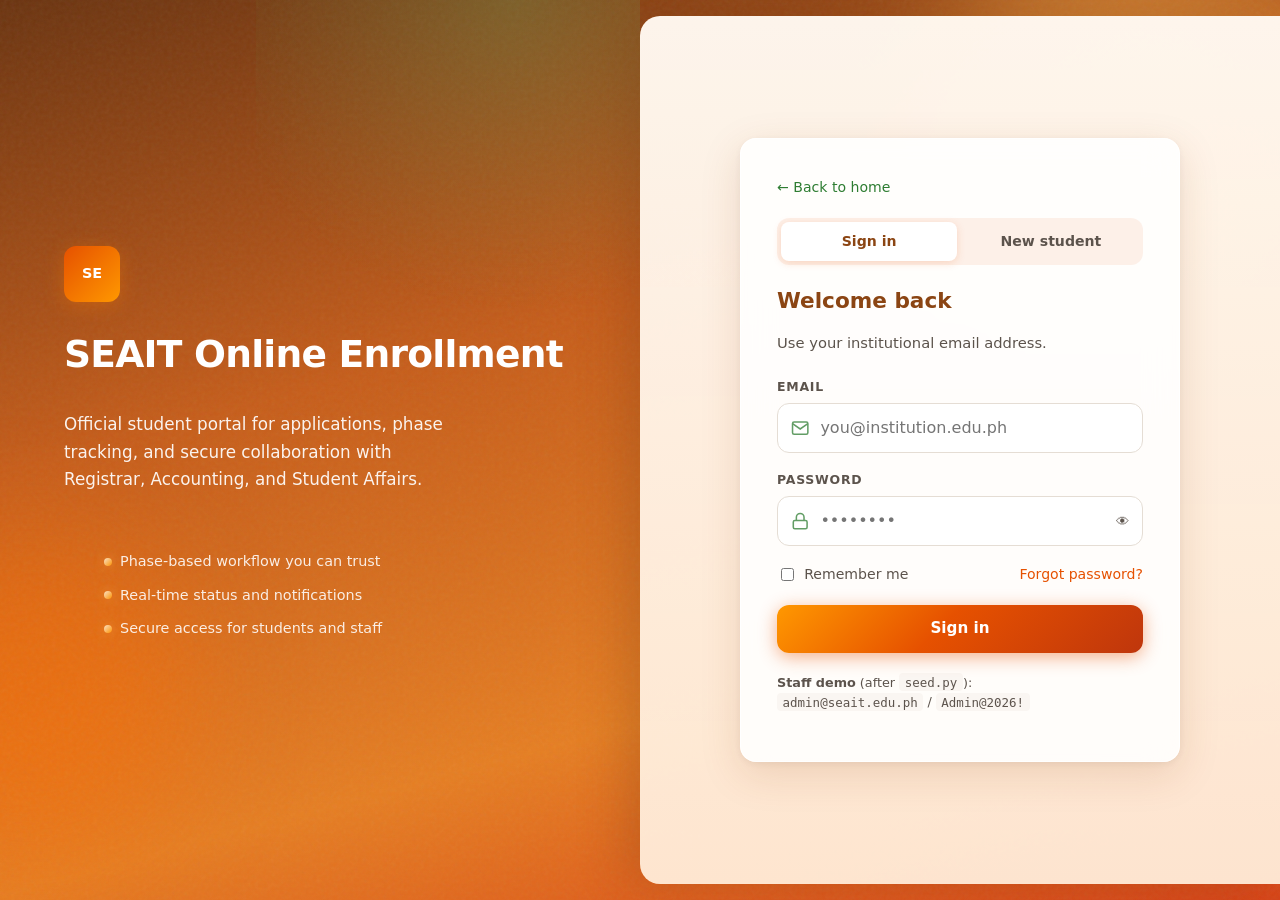
==== frontend/public/dashboard.html @ 39180412 "Commit all" ====
<!DOCTYPE html>
<html lang="en">
  <head>
    <meta charset="UTF-8" />
    <meta name="viewport" content="width=device-width, initial-scale=1.0" />
    <title>Portal — SEAIT Enrollment</title>
    <link rel="stylesheet" href="css/design-system.css" />
  </head>
  <body class="app-dashboard page-enter">
    <div id="toast-root" class="toast-root" aria-live="polite"></div>
    <div id="modal-root"></div>

    <button type="button" class="fab-chat" id="fabChat" aria-label="Open AI assistant" title="AI Assistant">
      <svg width="26" height="26" viewBox="0 0 24 24" fill="currentColor" aria-hidden="true">
        <path
          d="M12 2C6.48 2 2 6.48 2 12c0 1.54.36 3 .97 4.29L2 22l5.89-1.96C9.08 20.64 10.5 21 12 21c5.52 0 10-4.48 10-10S17.52 2 12 2zm0 18c-1.38 0-2.68-.35-3.82-.96l-.27-.15-3.09 1.04 1.04-3.09-.18-.29C5.35 14.68 5 13.39 5 12c0-3.87 3.13-7 7-7s7 3.13 7 7-3.13 7-7 7zm3.5-9c.83 0 1.5-.67 1.5-1.5S16.33 8 15.5 8 14 8.67 14 9.5s.67 1.5 1.5 1.5zm-7 0c.83 0 1.5-.67 1.5-1.5S9.33 8 8.5 8 7 8.67 7 9.5 7.67 11 8.5 11zm3.5 6.5c2.33 0 4.31-1.46 5.11-3.5H6.89c.8 2.04 2.78 3.5 5.11 3.5z"
        />
      </svg>
    </button>
    <div class="chat-drawer" id="chatDrawer" aria-hidden="true">
      <div class="chat-drawer__head">
        <span>Enrollment Assistant</span>
        <button type="button" class="modal-close" id="chatClose" style="color: #fff" aria-label="Close chat">
          &times;
        </button>
      </div>
      <div class="chat-drawer__log" id="chatDrawerLog"></div>
      <div class="chat-drawer__input-row">
        <input type="text" id="chatDrawerInput" placeholder="Ask about phases, payments…" />
        <button type="button" class="ds-btn ds-btn--primary" id="chatDrawerSend" style="width: auto; padding: 0.55rem 1rem">
          Send
        </button>
      </div>
    </div>

    <div class="sidebar-overlay" id="sidebarOverlay"></div>

    <header class="app-header">
      <div class="app-header__left">
        <button type="button" class="app-header__menu-btn" id="menuBtn" aria-label="Open menu">☰</button>
        <div class="app-header__logo">SE</div>
        <div class="app-header__titles">
          <h1>SEAIT Enrollment</h1>
          <span>Official student &amp; staff portal</span>
        </div>
      </div>
      <div class="app-header__right">
        <div class="app-header__user">
          <div id="headerUserName">—</div>
          <div class="app-header__role" id="headerUserRole">—</div>
        </div>
      </div>
    </header>

    <div class="app-body">
      <aside class="app-sidebar" id="sidebar">
        <div class="app-sidebar__brand">
          <span class="app-sidebar__brand-mark">SE</span>
          <div>
            <div class="app-sidebar__brand-title">Navigation</div>
            <div class="app-sidebar__brand-sub">Modules &amp; tools</div>
          </div>
        </div>
        <nav class="app-sidebar__nav" id="nav"></nav>
        <div class="app-sidebar__logout">
          <button type="button" class="ds-btn ds-btn--ghost" id="logoutBtn" style="width: 100%">Log out</button>
        </div>
      </aside>
      <main class="app-main">
        <div class="page-head">
          <h1 id="pageTitle">Dashboard</h1>
          <p id="pageSubtitle"></p>
        </div>
        <div id="main"></div>
      </main>
    </div>

    <!-- Student home -->
    <template id="tpl-student-home">
      <div class="ds-card">
        <h2>Enrollment progress</h2>
        <p style="color: var(--color-text-muted); margin-top: 0">Phases must complete in order. You cannot skip ahead.</p>
        <div id="trackerMount"></div>
      </div>
      <div class="ds-card">
        <h2>Enrollment history</h2>
        <div id="historyMount"></div>
      </div>
      <div class="ds-card">
        <h2>Smart assistant — next steps</h2>
        <div id="stepsMount"></div>
      </div>
      <div class="ds-card">
        <h2>Irregular student check</h2>
        <p class="smart-hint">Simulated curriculum comparison (demo data for BSIT).</p>
        <div class="grid-2">
          <div class="ds-field-inline">
            <label>Course ID</label>
            <input type="number" id="irrCourse" placeholder="1" min="1" />
          </div>
          <div style="display: flex; align-items: flex-end; gap: 0.5rem; flex-wrap: wrap">
            <button type="button" class="ds-btn ds-btn--ghost" id="irrSeed">Seed demo</button>
            <button type="button" class="ds-btn ds-btn--primary" id="irrRun" style="width: auto">Analyze</button>
          </div>
        </div>
        <pre id="irrOut" style="color: var(--color-text-muted); white-space: pre-wrap; font-size: 0.85rem; margin: 1rem 0 0"></pre>
      </div>
    </template>

    <!-- Admin home -->
    <template id="tpl-admin-home">
      <div class="stat-grid" id="adminStatGrid"></div>
      <div class="ds-card">
        <h2>Enrollment pipeline</h2>
        <div class="chart-row" id="adminChartRow"></div>
      </div>
      <div class="ds-card">
        <h2>Recent activity</h2>
        <p style="color: var(--color-text-muted); font-size: 0.9rem">
          Live audit streams can be connected here. System is operational and accepting enrollments.
        </p>
        <div class="ds-table-wrap">
          <table class="ds-table">
            <thead>
              <tr>
                <th>Time</th>
                <th>Event</th>
                <th>Status</th>
              </tr>
            </thead>
            <tbody id="activityTbody">
              <tr>
                <td>—</td>
                <td>Portal ready</td>
                <td><span class="badge badge--ok">Active</span></td>
              </tr>
            </tbody>
          </table>
        </div>
      </div>
    </template>

    <!-- Wizard enrollment -->
    <template id="tpl-form">
      <div class="ds-card">
        <h2>Enrollment application</h2>
        <p class="smart-hint" id="wizardSmartHint">
          Complete each step. Use <strong>Next</strong> to validate the current section. Save a draft anytime once all
          fields are valid.
        </p>
        <div id="formMsg"></div>
        <div class="wizard-progress">
          <div class="wizard-progress__track">
            <div class="wizard-progress__fill" id="wizardFill" style="width: 20%"></div>
          </div>
          <span class="wizard-steps-label" id="wizardStepLabel">Step 1 of 5</span>
        </div>
        <form id="enrollmentForm">
          <input type="hidden" name="enrollment_id" id="enrollment_id" />

          <div class="wizard-panel is-active" data-wizard-step="1">
            <div class="section-label">Program &amp; personal</div>
            <div class="grid-2">
              <div class="ds-field-inline">
                <label>Category *</label>
                <select name="category" id="category" required data-step-req="1">
                  <option value="New">New</option>
                  <option value="2nd Year">2nd Year</option>
                  <option value="3rd Year">3rd Year</option>
                  <option value="4th Year">4th Year</option>
                </select>
              </div>
              <div class="ds-field-inline">
                <label>Course *</label>
                <select name="course_id" id="course_id" required data-step-req="1"></select>
              </div>
              <div class="ds-field-inline">
                <label>Academic year *</label>
                <input name="academic_year" id="academic_year" placeholder="2026-2027" required data-step-req="1" />
              </div>
              <div class="ds-field-inline">
                <label>Semester *</label>
                <select name="semester" id="semester" required data-step-req="1">
                  <option>1st Semester</option>
                  <option>2nd Semester</option>
                  <option>Summer</option>
                </select>
              </div>
            </div>
            <div class="grid-3">
              <div class="ds-field-inline">
                <label>Last name *</label>
                <input name="plast" id="plast" required data-step-req="1" />
              </div>
              <div class="ds-field-inline">
                <label>First name *</label>
                <input name="pfirst" id="pfirst" required data-step-req="1" />
              </div>
              <div class="ds-field-inline">
                <label>Middle name</label>
                <input name="pmid" id="pmid" />
              </div>
            </div>
            <div class="grid-2">
              <div class="ds-field-inline">
                <label>Extension</label>
                <input name="pext" id="pext" />
              </div>
              <div class="ds-field-inline">
                <label>Sex *</label>
                <select name="sex" id="sex" required data-step-req="1">
                  <option>Male</option>
                  <option>Female</option>
                  <option>Other</option>
                </select>
              </div>
              <div class="ds-field-inline">
                <label>Date of birth *</label>
                <input type="date" name="dob" id="dob" required data-step-req="1" />
              </div>
              <div class="ds-field-inline">
                <label>Birthplace *</label>
                <input name="birthplace" id="birthplace" required data-step-req="1" />
              </div>
              <div class="ds-field-inline">
                <label>Civil status *</label>
                <input name="civil" id="civil" required data-step-req="1" />
              </div>
              <div class="ds-field-inline">
                <label>Citizenship *</label>
                <input name="citizen" id="citizen" required data-step-req="1" />
              </div>
              <div class="ds-field-inline">
                <label>Contact number *</label>
                <input name="pcontact" id="pcontact" required data-step-req="1" />
              </div>
              <div class="ds-field-inline">
                <label>Email *</label>
                <input type="email" name="pemail" id="pemail" required data-step-req="1" />
              </div>
              <div class="ds-field-inline" style="grid-column: 1 / -1">
                <label>Permanent address *</label>
                <textarea name="perm" id="perm" rows="2" required data-step-req="1"></textarea>
              </div>
              <div class="ds-field-inline" style="grid-column: 1 / -1">
                <label>Current address *</label>
                <textarea name="curr" id="curr" rows="2" required data-step-req="1"></textarea>
              </div>
            </div>
          </div>

          <div class="wizard-panel" data-wizard-step="2">
            <div class="section-label">Family information</div>
            <div class="grid-2">
              <div class="ds-field-inline">
                <label>Father's name</label>
                <input name="father_name" id="father_name" />
              </div>
              <div class="ds-field-inline">
                <label>Father's occupation</label>
                <input name="father_occ" id="father_occ" />
              </div>
              <div class="ds-field-inline">
                <label>Father's contact</label>
                <input name="father_contact" id="father_contact" />
              </div>
              <div class="ds-field-inline">
                <label>Mother's name</label>
                <input name="mother_name" id="mother_name" />
              </div>
              <div class="ds-field-inline">
                <label>Mother's occupation</label>
                <input name="mother_occ" id="mother_occ" />
              </div>
              <div class="ds-field-inline">
                <label>Mother's contact</label>
                <input name="mother_contact" id="mother_contact" />
              </div>
              <div class="ds-field-inline">
                <label>Spouse name</label>
                <input name="spouse_name" id="spouse_name" />
              </div>
              <div class="ds-field-inline">
                <label>Spouse occupation</label>
                <input name="spouse_occ" id="spouse_occ" />
              </div>
              <div class="ds-field-inline">
                <label>Spouse contact</label>
                <input name="spouse_contact" id="spouse_contact" />
              </div>
            </div>
          </div>

          <div class="wizard-panel" data-wizard-step="3">
            <div class="section-label">Academic background</div>
            <div class="grid-2">
              <div class="ds-field-inline">
                <label>Elementary school *</label>
                <input name="elem_school" id="elem_school" required data-step-req="3" />
              </div>
              <div class="ds-field-inline">
                <label>Year graduated</label>
                <input name="elem_year" id="elem_year" />
              </div>
              <div class="ds-field-inline">
                <label>Junior high *</label>
                <input name="jhs_school" id="jhs_school" required data-step-req="3" />
              </div>
              <div class="ds-field-inline">
                <label>JHS year</label>
                <input name="jhs_year" id="jhs_year" />
              </div>
              <div class="ds-field-inline">
                <label>Senior high *</label>
                <input name="shs_school" id="shs_school" required data-step-req="3" />
              </div>
              <div class="ds-field-inline">
                <label>Strand / track</label>
                <input name="shs_strand" id="shs_strand" />
              </div>
              <div class="ds-field-inline">
                <label>SHS year</label>
                <input name="shs_year" id="shs_year" />
              </div>
            </div>
          </div>

          <div class="wizard-panel" data-wizard-step="4">
            <div class="section-label">Emergency contact</div>
            <div class="grid-2">
              <div class="ds-field-inline">
                <label>Full name *</label>
                <input name="e_name" id="e_name" required data-step-req="4" />
              </div>
              <div class="ds-field-inline">
                <label>Contact *</label>
                <input name="e_contact" id="e_contact" required data-step-req="4" />
              </div>
              <div class="ds-field-inline">
                <label>Relationship *</label>
                <input name="e_rel" id="e_rel" required data-step-req="4" />
              </div>
              <div class="ds-field-inline" style="grid-column: 1 / -1">
                <label>Address *</label>
                <textarea name="e_addr" id="e_addr" rows="2" required data-step-req="4"></textarea>
              </div>
            </div>
          </div>

          <div class="wizard-panel" data-wizard-step="5">
            <div class="section-label">Review</div>
            <p style="color: var(--color-text-muted); font-size: 0.9rem">Confirm your information before submitting.</p>
            <div id="reviewMount" style="font-size: 0.9rem; line-height: 1.6"></div>
          </div>

          <div class="wizard-actions">
            <button type="button" class="ds-btn ds-btn--ghost" id="wizPrev" style="display: none">Previous</button>
            <button type="button" class="ds-btn ds-btn--primary" id="wizNext" style="width: auto">Next step</button>
            <button type="button" class="ds-btn ds-btn--ghost" id="saveDraft">Save draft</button>
            <button type="submit" class="ds-btn ds-btn--primary" id="submitForm" style="display: none; width: auto">
              Submit application
            </button>
          </div>
        </form>
      </div>
    </template>

    <template id="tpl-payments">
      <div class="ds-card">
        <h2>Payment upload</h2>
        <p class="smart-hint">For 2nd–4th year students on the Accounting path. Upload a clear receipt (JPG, PNG, PDF).</p>
        <div id="payMsg"></div>
        <div class="grid-2">
          <div class="ds-field-inline">
            <label>Enrollment ID *</label>
            <input type="number" id="payEnrollId" min="1" />
          </div>
          <div class="ds-field-inline">
            <label>Amount (PHP)</label>
            <input type="text" id="payAmount" placeholder="15000.00" />
          </div>
          <div class="ds-field-inline" style="grid-column: 1 / -1">
            <label>Receipt file *</label>
            <input type="file" id="payFile" accept=".jpg,.jpeg,.png,.pdf,.webp" />
          </div>
        </div>
        <button type="button" class="ds-btn ds-btn--primary" id="payUpload" style="width: auto; margin-top: 0.75rem">
          Upload receipt
        </button>
        <div id="payList" style="margin-top: 1rem; font-size: 0.9rem; color: var(--color-text-muted)"></div>
      </div>
    </template>

    <template id="tpl-payverify">
      <div class="ds-card">
        <h2>Payment verification</h2>
        <p style="color: var(--color-text-muted)">Review uploaded receipts and approve or reject before closing phase 2.</p>
        <div id="payVerifyMount"></div>
      </div>
    </template>

    <template id="tpl-notify">
      <div class="ds-card">
        <h2>Notifications</h2>
        <div id="notifyList"></div>
      </div>
    </template>

    <template id="tpl-announce">
      <div class="ds-card">
        <h2>Announcements</h2>
        <div id="announceList"></div>
      </div>
      <div class="ds-card hidden" id="adminAnnounce">
        <h3>Post announcement</h3>
        <div class="ds-field-inline">
          <label>Title</label>
          <input id="anTitle" />
        </div>
        <div class="ds-field-inline">
          <label>Body</label>
          <textarea id="anBody" rows="4"></textarea>
        </div>
        <button type="button" class="ds-btn ds-btn--primary" id="anPost" style="width: auto; margin-top: 0.75rem">
          Publish
        </button>
      </div>
    </template>

    <template id="tpl-reports">
      <div class="stat-grid" id="reportStatGrid"></div>
      <div class="ds-card">
        <h2>Enrollment distribution</h2>
        <div class="chart-row" id="reportChartRow"></div>
      </div>
      <div class="ds-card">
        <h2>Raw summary</h2>
        <pre id="reportOut" style="color: var(--color-text-muted); font-size: 0.82rem; overflow: auto"></pre>
      </div>
    </template>

    <template id="tpl-queue">
      <div class="ds-card">
        <h2 id="queueTitle">Queue</h2>
        <div class="ds-search">
          <input type="search" id="queueSearch" placeholder="Search by ID, course, or name…" autocomplete="off" />
        </div>
        <div id="queueBody"></div>
      </div>
    </template>

    <template id="tpl-staff-home">
      <div class="ds-card">
        <h2>Welcome</h2>
        <p style="color: var(--color-text-muted)">Select a module from the sidebar to process enrollments.</p>
      </div>
    </template>

    <script src="js/config.js"></script>
    <script src="js/api.js"></script>
    <script src="js/ui.js"></script>
    <script src="js/dashboard.js"></script>
  </body>
</html>
---- frontend/public/css/design-system.css ----
/**
 * SEAIT Official Design System — tokens, layout, components, motion.
 * Primary: greens (structure) · Accent: orange (actions, progress)
 */

:root {
  /* Rustic orange — hero & auth */
  --rust-deep: #8b4513;
  --rust-mid: #c65d1a;
  --rust-bright: #e67e22;
  --rust-cream: #fff8f0;
  --rust-warm: #ffecd9;
  /* Primary — structure (dashboard) */
  --color-green-deep: #1b5e20;
  --color-green-medium: #2e7d32;
  --color-green-light: #66bb6a;
  /* Accent — CTAs */
  --color-orange: #e65100;
  --color-orange-light: #ff9800;
  /* Neutrals */
  --color-white: #ffffff;
  --color-bg: #faf6f2;
  --color-gray: #e8e0d8;
  --color-text: #1f1a16;
  --color-text-muted: #5c534c;
  --color-border: #e5ddd4;
  /* Semantic */
  --color-success: #2e7d32;
  --color-danger: #c62828;
  --color-warning: #f57c00;
  /* Effects */
  --shadow-sm: 0 2px 8px rgba(27, 94, 32, 0.06);
  --shadow-md: 0 8px 24px rgba(27, 94, 32, 0.1);
  --shadow-lg: 0 16px 48px rgba(27, 94, 32, 0.14);
  --shadow-glow-orange: 0 4px 20px rgba(245, 124, 0, 0.35);
  --radius-sm: 8px;
  --radius-md: 12px;
  --radius-lg: 16px;
  --radius-xl: 20px;
  --font-sans: 'Segoe UI', system-ui, -apple-system, BlinkMacSystemFont, 'Roboto', sans-serif;
  --ease-out: cubic-bezier(0.22, 1, 0.36, 1);
  --dur: 0.25s;
}

/* ---------- Global reset ---------- */
*,
*::before,
*::after {
  box-sizing: border-box;
}

html {
  scroll-behavior: smooth;
}

body {
  margin: 0;
  font-family: var(--font-sans);
  color: var(--color-text);
  background: var(--color-bg);
  line-height: 1.5;
  -webkit-font-smoothing: antialiased;
}

.login-card .ds-input-icon {
  color: var(--rust-mid);
  opacity: 0.85;
}

/* Page enter */
.page-enter {
  animation: pageFadeIn 0.35s var(--ease-out) both;
}

@keyframes pageFadeIn {
  from {
    opacity: 0;
  }
  to {
    opacity: 1;
  }
}

/* ---------- Login page (rustic orange) ---------- */
.page-login {
  min-height: 100vh;
  position: relative;
  display: flex;
  align-items: stretch;
  background: var(--rust-deep);
  overflow-x: hidden;
}

.login-bg {
  position: fixed;
  inset: 0;
  z-index: 0;
  background: linear-gradient(
    165deg,
    #6b3410 0%,
    var(--rust-mid) 38%,
    var(--rust-bright) 72%,
    #d84315 100%
  );
  pointer-events: none;
}

.login-bg__orb {
  position: absolute;
  border-radius: 50%;
  filter: blur(60px);
  opacity: 0.45;
  animation: floatOrb 18s ease-in-out infinite;
}

.login-bg__orb--1 {
  width: min(420px, 80vw);
  height: min(420px, 80vw);
  background: #ffb74d;
  top: -8%;
  right: -5%;
  animation-delay: 0s;
}

.login-bg__orb--2 {
  width: min(320px, 70vw);
  height: min(320px, 70vw);
  background: #ff6f00;
  bottom: 5%;
  left: -10%;
  animation-delay: -7s;
}

.login-bg__grain {
  position: absolute;
  inset: 0;
  opacity: 0.07;
  background-image: url("data:image/svg+xml,%3Csvg viewBox='0 0 256 256' xmlns='http://www.w3.org/2000/svg'%3E%3Cfilter id='n'%3E%3CfeTurbulence type='fractalNoise' baseFrequency='0.85' numOctaves='4' stitchTiles='stitch'/%3E%3C/filter%3E%3Crect width='100%25' height='100%25' filter='url(%23n)'/%3E%3C/svg%3E");
}

@keyframes floatOrb {
  0%,
  100% {
    transform: translate(0, 0) scale(1);
  }
  50% {
    transform: translate(-12px, 18px) scale(1.05);
  }
}

.login-shell {
  position: relative;
  z-index: 1;
  display: grid;
  width: 100%;
  min-height: 100vh;
  grid-template-columns: 1fr 1fr;
}

@media (max-width: 960px) {
  .login-shell {
    grid-template-columns: 1fr;
  }
}

.login-brand {
  padding: clamp(2rem, 5vw, 4rem);
  display: flex;
  flex-direction: column;
  justify-content: center;
  color: var(--color-white);
  position: relative;
  overflow: hidden;
}

.login-brand::before {
  content: '';
  position: absolute;
  inset: -40% -20% auto auto;
  width: 80%;
  height: 80%;
  background: radial-gradient(circle, rgba(102, 187, 106, 0.25) 0%, transparent 70%);
  pointer-events: none;
}

.login-brand__badge {
  width: 56px;
  height: 56px;
  border-radius: var(--radius-md);
  background: linear-gradient(135deg, var(--color-orange) 0%, var(--color-orange-light) 100%);
  display: grid;
  place-items: center;
  font-weight: 800;
  font-size: 0.9rem;
  color: var(--color-white);
  box-shadow: var(--shadow-glow-orange);
  margin-bottom: 1.5rem;
}

.login-brand h1 {
  font-size: clamp(1.75rem, 3.5vw, 2.35rem);
  font-weight: 700;
  margin: 0 0 0.75rem;
  letter-spacing: -0.02em;
}

.login-brand p {
  opacity: 0.92;
  max-width: 400px;
  font-size: 1.05rem;
  line-height: 1.65;
}

.login-brand__features {
  margin-top: 2.5rem;
  display: flex;
  flex-direction: column;
  gap: 0.75rem;
  font-size: 0.9rem;
  opacity: 0.88;
}

.login-brand__features li {
  display: flex;
  align-items: center;
  gap: 0.5rem;
  list-style: none;
}

.login-brand__features li::before {
  content: '';
  width: 8px;
  height: 8px;
  border-radius: 50%;
  background: linear-gradient(135deg, #fff3e0, var(--color-orange-light));
  box-shadow: 0 0 12px rgba(255, 183, 77, 0.6);
}

.login-form-wrap {
  display: flex;
  align-items: center;
  justify-content: center;
  padding: clamp(1.5rem, 4vw, 3rem);
  background: linear-gradient(180deg, rgba(255, 248, 240, 0.98) 0%, rgba(255, 236, 217, 0.95) 100%);
}

@media (min-width: 961px) {
  .login-form-wrap {
    border-radius: var(--radius-xl) 0 0 var(--radius-xl);
    margin: 1rem 0 1rem 0;
    box-shadow: -16px 0 48px rgba(107, 52, 16, 0.22);
  }
}

.login-card {
  width: 100%;
  max-width: 440px;
  background: rgba(255, 255, 255, 0.88);
  backdrop-filter: blur(16px);
  -webkit-backdrop-filter: blur(16px);
  border: 1px solid rgba(255, 255, 255, 0.95);
  border-radius: var(--radius-lg);
  padding: clamp(1.75rem, 4vw, 2.25rem);
  box-shadow: 0 12px 40px rgba(139, 69, 19, 0.15), 0 2px 8px rgba(0, 0, 0, 0.06);
  animation: cardRise 0.5s var(--ease-out) 0.1s both;
}

.auth-tabs {
  display: flex;
  gap: 0.35rem;
  margin-bottom: 1.25rem;
  padding: 0.25rem;
  background: rgba(230, 81, 0, 0.08);
  border-radius: var(--radius-md);
}

.auth-tab {
  flex: 1;
  border: none;
  background: transparent;
  padding: 0.55rem 0.75rem;
  font: inherit;
  font-size: 0.88rem;
  font-weight: 600;
  color: var(--color-text-muted);
  border-radius: var(--radius-sm);
  cursor: pointer;
  transition:
    background var(--dur) var(--ease-out),
    color var(--dur),
    transform 0.15s ease;
}

.auth-tab:hover {
  color: var(--rust-deep);
}

.auth-tab.is-active {
  background: var(--color-white);
  color: var(--rust-deep);
  box-shadow: 0 2px 8px rgba(230, 81, 0, 0.18);
}

.auth-panel {
  display: none;
  animation: panelFade 0.35s var(--ease-out) both;
}

.auth-panel.is-visible {
  display: block;
}

@keyframes panelFade {
  from {
    opacity: 0;
    transform: translateY(6px);
  }
  to {
    opacity: 1;
    transform: none;
  }
}

.login-card .auth-panel h2 {
  margin: 0 0 0.35rem;
  font-size: 1.35rem;
  color: var(--rust-deep);
}

@keyframes cardRise {
  from {
    opacity: 0;
    transform: translateY(12px) scale(0.98);
  }
  to {
    opacity: 1;
    transform: none;
  }
}

.login-card > h2 {
  margin: 0 0 0.35rem;
  font-size: 1.5rem;
  color: var(--rust-deep);
}

.login-card__sub {
  color: var(--color-text-muted);
  font-size: 0.92rem;
  margin-bottom: 1.5rem;
}

.login-card__back {
  display: inline-flex;
  align-items: center;
  gap: 0.35rem;
  color: var(--color-green-medium);
  font-size: 0.88rem;
  margin-bottom: 1.25rem;
  text-decoration: none;
  transition: color var(--dur) var(--ease-out);
}

.login-card__back:hover {
  color: var(--rust-mid);
}

/* Input with icon */
.ds-field {
  margin-bottom: 1.1rem;
}

.ds-field label {
  display: block;
  font-size: 0.78rem;
  font-weight: 600;
  text-transform: uppercase;
  letter-spacing: 0.06em;
  color: var(--color-text-muted);
  margin-bottom: 0.4rem;
}

.ds-input-wrap {
  position: relative;
  display: flex;
  align-items: center;
}

.ds-input-wrap .ds-input-icon {
  position: absolute;
  left: 0.85rem;
  width: 1.15rem;
  height: 1.15rem;
  color: var(--color-green-medium);
  opacity: 0.75;
  pointer-events: none;
}

.ds-input-wrap input {
  width: 100%;
  padding: 0.75rem 0.85rem 0.75rem 2.65rem;
  border: 1px solid var(--color-border);
  border-radius: var(--radius-md);
  font: inherit;
  background: var(--color-white);
  color: var(--color-text);
  transition:
    border-color var(--dur) var(--ease-out),
    box-shadow var(--dur) var(--ease-out),
    transform 0.15s ease;
}

.ds-input-wrap input:focus {
  outline: none;
  border-color: var(--rust-mid);
  box-shadow: 0 0 0 3px rgba(230, 81, 0, 0.18);
}

.ds-input-wrap--password input {
  padding-right: 2.75rem;
}

.ds-toggle-pw {
  position: absolute;
  right: 0.5rem;
  background: none;
  border: none;
  cursor: pointer;
  padding: 0.35rem;
  color: var(--color-text-muted);
  border-radius: var(--radius-sm);
  transition:
    color var(--dur),
    background var(--dur);
}

.ds-toggle-pw:hover {
  color: var(--color-orange);
  background: rgba(245, 124, 0, 0.08);
}

.login-row {
  display: flex;
  justify-content: space-between;
  align-items: center;
  flex-wrap: wrap;
  gap: 0.5rem;
  margin: 0.25rem 0 1.25rem;
  font-size: 0.88rem;
}

.login-remember {
  display: flex;
  align-items: center;
  gap: 0.45rem;
  cursor: pointer;
  color: var(--color-text-muted);
}

.login-remember input {
  accent-color: var(--color-green-medium);
}

.login-forgot {
  color: var(--color-orange);
  text-decoration: none;
  font-weight: 500;
  transition: opacity var(--dur);
}

.login-forgot:hover {
  opacity: 0.85;
  text-decoration: underline;
}

.ds-btn {
  display: inline-flex;
  align-items: center;
  justify-content: center;
  gap: 0.5rem;
  padding: 0.78rem 1.35rem;
  border-radius: var(--radius-md);
  font: inherit;
  font-weight: 600;
  font-size: 0.95rem;
  border: none;
  cursor: pointer;
  transition:
    transform 0.2s var(--ease-out),
    box-shadow var(--dur) var(--ease-out),
    background var(--dur),
    filter var(--dur);
}

.ds-btn:active:not(:disabled) {
  transform: scale(0.98);
}

.ds-btn:disabled {
  opacity: 0.65;
  cursor: not-allowed;
}

.ds-btn--pulse {
  position: relative;
  overflow: hidden;
}

.ds-btn--pulse::after {
  content: '';
  position: absolute;
  inset: 0;
  background: linear-gradient(90deg, transparent, rgba(255, 255, 255, 0.28), transparent);
  transform: translateX(-100%);
  animation: btnShine 2.8s ease-in-out infinite;
  pointer-events: none;
}

@keyframes btnShine {
  0%,
  65% {
    transform: translateX(-100%);
  }
  80% {
    transform: translateX(100%);
  }
  100% {
    transform: translateX(100%);
  }
}

.ds-btn--primary {
  background: linear-gradient(135deg, var(--color-orange-light) 0%, var(--color-orange) 45%, #bf360c 100%);
  color: var(--color-white);
  box-shadow: 0 4px 18px rgba(230, 81, 0, 0.45);
  width: 100%;
}

.ds-btn--primary:hover:not(:disabled) {
  filter: brightness(1.05);
  box-shadow: var(--shadow-glow-orange);
}

.ds-btn--ghost {
  background: var(--color-white);
  color: var(--color-green-deep);
  border: 1px solid var(--color-border);
}

.ds-btn--ghost:hover:not(:disabled) {
  border-color: var(--color-green-light);
  background: rgba(102, 187, 106, 0.08);
}

.ds-btn--danger {
  background: linear-gradient(135deg, var(--color-danger), #b71c1c) !important;
  box-shadow: 0 4px 14px rgba(198, 40, 40, 0.35) !important;
}

.ds-btn--loading {
  pointer-events: none;
}

.alert-banner {
  padding: 0.75rem 1rem;
  border-radius: var(--radius-md);
  font-size: 0.9rem;
  margin-bottom: 1rem;
  animation: pageFadeIn 0.25s ease;
}

.alert-banner--error {
  background: rgba(198, 40, 40, 0.1);
  border: 1px solid rgba(198, 40, 40, 0.25);
  color: #b71c1c;
}

.alert-banner--success {
  background: rgba(46, 125, 50, 0.1);
  border: 1px solid rgba(46, 125, 50, 0.25);
  color: var(--color-green-deep);
}

.hidden {
  display: none !important;
}

.login-demo {
  margin-top: 1.25rem;
  font-size: 0.8rem;
  color: var(--color-text-muted);
  line-height: 1.5;
}

.login-demo code {
  font-size: 0.78rem;
  background: var(--color-bg);
  padding: 0.1rem 0.35rem;
  border-radius: 4px;
}

/* ---------- App shell (dashboard) ---------- */
.app-dashboard {
  min-height: 100vh;
  display: flex;
  flex-direction: column;
}

.app-header {
  position: sticky;
  top: 0;
  z-index: 100;
  display: flex;
  align-items: center;
  justify-content: space-between;
  padding: 0.65rem 1.25rem;
  background: linear-gradient(
    95deg,
    var(--color-green-deep) 0%,
    #2e5a1f 35%,
    var(--rust-mid) 88%,
    var(--rust-bright) 100%
  );
  color: var(--color-white);
  box-shadow: 0 4px 20px rgba(107, 52, 16, 0.25);
}

.app-header__left {
  display: flex;
  align-items: center;
  gap: 0.75rem;
}

.app-header__logo {
  width: 40px;
  height: 40px;
  border-radius: var(--radius-sm);
  background: linear-gradient(135deg, var(--color-orange), var(--color-orange-light));
  display: grid;
  place-items: center;
  font-weight: 800;
  font-size: 0.75rem;
  box-shadow: var(--shadow-glow-orange);
}

.app-header__titles h1 {
  margin: 0;
  font-size: 1rem;
  font-weight: 700;
}

.app-header__titles span {
  font-size: 0.72rem;
  opacity: 0.88;
}

.app-header__right {
  display: flex;
  align-items: center;
  gap: 0.75rem;
  font-size: 0.85rem;
}

.app-header__user {
  text-align: right;
  line-height: 1.25;
}

.app-header__role {
  font-size: 0.72rem;
  opacity: 0.85;
}

.app-header__menu-btn {
  display: none;
  width: 42px;
  height: 42px;
  border-radius: var(--radius-sm);
  border: 1px solid rgba(255, 255, 255, 0.35);
  background: rgba(255, 255, 255, 0.12);
  color: var(--color-white);
  cursor: pointer;
  align-items: center;
  justify-content: center;
  transition: background var(--dur);
}

.app-header__menu-btn:hover {
  background: rgba(255, 255, 255, 0.22);
}

@media (max-width: 900px) {
  .app-header__menu-btn {
    display: flex;
  }
}

.app-body {
  display: flex;
  flex: 1;
  min-height: 0;
}

.app-sidebar {
  width: 280px;
  flex-shrink: 0;
  background: linear-gradient(180deg, #fffdfb 0%, var(--rust-warm) 55%, #fff8f0 100%);
  border-right: 1px solid var(--color-border);
  display: flex;
  flex-direction: column;
  padding: 0.75rem 0.75rem 1rem;
  transition: transform var(--dur) var(--ease-out);
  box-shadow: 4px 0 24px rgba(139, 69, 19, 0.06);
}

.app-sidebar__brand {
  display: flex;
  align-items: center;
  gap: 0.75rem;
  padding: 0.65rem 0.6rem 1rem;
  margin-bottom: 0.35rem;
  border-bottom: 1px solid rgba(230, 81, 0, 0.12);
}

.app-sidebar__brand-mark {
  width: 40px;
  height: 40px;
  border-radius: var(--radius-md);
  background: linear-gradient(135deg, var(--color-orange-light), var(--color-orange));
  color: var(--color-white);
  display: grid;
  place-items: center;
  font-weight: 800;
  font-size: 0.8rem;
  box-shadow: 0 4px 14px rgba(230, 81, 0, 0.35);
  flex-shrink: 0;
}

.app-sidebar__brand-title {
  font-size: 0.72rem;
  font-weight: 700;
  text-transform: uppercase;
  letter-spacing: 0.08em;
  color: var(--rust-deep);
}

.app-sidebar__brand-sub {
  font-size: 0.68rem;
  color: var(--color-text-muted);
  margin-top: 0.1rem;
}

@media (max-width: 900px) {
  .app-sidebar {
    position: fixed;
    left: 0;
    top: 56px;
    bottom: 0;
    z-index: 90;
    transform: translateX(-100%);
    box-shadow: var(--shadow-lg);
  }
  .app-sidebar.is-open {
    transform: translateX(0);
  }
}

.app-sidebar__nav {
  display: flex;
  flex-direction: column;
  gap: 0.25rem;
  flex: 1;
}

.nav-link {
  display: flex;
  align-items: center;
  gap: 0.65rem;
  padding: 0.65rem 0.85rem;
  border-radius: var(--radius-md);
  color: var(--color-text-muted);
  text-decoration: none;
  font-size: 0.92rem;
  font-weight: 500;
  border: 1px solid transparent;
  transition:
    background var(--dur) var(--ease-out),
    color var(--dur),
    border-color var(--dur),
    transform 0.15s ease;
  cursor: pointer;
  background: none;
  width: 100%;
  text-align: left;
}

.nav-link:hover {
  background: rgba(255, 255, 255, 0.85);
  color: var(--rust-deep);
  transform: translateX(2px);
}

.nav-link.active {
  background: linear-gradient(90deg, rgba(230, 81, 0, 0.14), rgba(255, 152, 0, 0.1));
  color: var(--rust-deep);
  border-color: rgba(230, 81, 0, 0.28);
  font-weight: 600;
  box-shadow: 0 2px 8px rgba(230, 81, 0, 0.12);
}

.nav-link .nav-icon {
  width: 22px;
  height: 22px;
  flex-shrink: 0;
  opacity: 0.85;
}

.nav-link.active .nav-icon {
  color: var(--color-orange);
}

.app-sidebar__logout {
  margin-top: auto;
  padding-top: 1rem;
  border-top: 1px solid var(--color-border);
}

.app-main {
  flex: 1;
  padding: clamp(1rem, 2.5vw, 1.75rem);
  overflow-x: hidden;
  max-width: 1280px;
  width: 100%;
  margin: 0 auto;
}

.page-head {
  margin-bottom: 1.25rem;
}

.page-head h1 {
  margin: 0;
  font-size: 1.35rem;
  font-weight: 700;
  color: var(--rust-deep);
  letter-spacing: -0.02em;
}

.page-head p {
  margin: 0.35rem 0 0;
  color: var(--color-text-muted);
  font-size: 0.92rem;
}

/* Cards */
.ds-card {
  background: var(--color-white);
  border: 1px solid var(--color-border);
  border-radius: var(--radius-lg);
  padding: 1.25rem 1.35rem;
  margin-bottom: 1.15rem;
  box-shadow: var(--shadow-sm);
  transition:
    box-shadow var(--dur) var(--ease-out),
    transform var(--dur) var(--ease-out);
}

.ds-card:hover {
  box-shadow: var(--shadow-md);
}

.ds-card h2,
.ds-card h3 {
  margin-top: 0;
  color: var(--rust-deep);
  font-weight: 600;
}

.ds-card h3 {
  font-size: 1.05rem;
}

.section-label {
  font-size: 0.72rem;
  text-transform: uppercase;
  letter-spacing: 0.1em;
  color: var(--rust-mid);
  font-weight: 700;
  margin: 1.25rem 0 0.75rem;
}

.section-label:first-child {
  margin-top: 0;
}

.grid-2 {
  display: grid;
  gap: 1rem;
}
@media (min-width: 640px) {
  .grid-2 {
    grid-template-columns: 1fr 1fr;
  }
}
.grid-3 {
  display: grid;
  gap: 1rem;
}
@media (min-width: 720px) {
  .grid-3 {
    grid-template-columns: repeat(3, 1fr);
  }
}

.ds-field-inline label {
  text-transform: none;
  letter-spacing: 0;
  font-size: 0.85rem;
  font-weight: 600;
  color: var(--color-text);
}

.ds-field-inline input,
.ds-field-inline select,
.ds-field-inline textarea {
  width: 100%;
  padding: 0.6rem 0.75rem;
  border: 1px solid var(--color-border);
  border-radius: var(--radius-md);
  font: inherit;
  transition:
    border-color var(--dur),
    box-shadow var(--dur);
}

.ds-field-inline input:focus,
.ds-field-inline select:focus,
.ds-field-inline textarea:focus {
  outline: none;
  border-color: var(--color-green-medium);
  box-shadow: 0 0 0 3px rgba(46, 125, 50, 0.15);
}

/* Wizard */
.wizard-progress {
  display: flex;
  align-items: center;
  gap: 0.35rem;
  margin-bottom: 1.5rem;
}

.wizard-progress__track {
  flex: 1;
  height: 6px;
  background: var(--color-gray);
  border-radius: 99px;
  overflow: hidden;
}

.wizard-progress__fill {
  height: 100%;
  background: linear-gradient(90deg, var(--color-orange), var(--color-orange-light));
  border-radius: 99px;
  transition: width 0.35s var(--ease-out);
  box-shadow: 0 0 12px rgba(245, 124, 0, 0.45);
}

.wizard-steps-label {
  font-size: 0.8rem;
  font-weight: 600;
  color: var(--color-green-deep);
  white-space: nowrap;
}

.wizard-panel {
  display: none;
  animation: panelIn 0.28s var(--ease-out) both;
}

.wizard-panel.is-active {
  display: block;
}

@keyframes panelIn {
  from {
    opacity: 0;
    transform: translateX(8px);
  }
  to {
    opacity: 1;
    transform: none;
  }
}

.wizard-actions {
  display: flex;
  flex-wrap: wrap;
  gap: 0.65rem;
  margin-top: 1.5rem;
  padding-top: 1rem;
  border-top: 1px solid var(--color-border);
}

.wizard-actions .ds-btn--primary {
  width: auto;
}

/* Badges */
.badge {
  display: inline-flex;
  align-items: center;
  padding: 0.2rem 0.55rem;
  border-radius: 99px;
  font-size: 0.72rem;
  font-weight: 700;
  text-transform: uppercase;
  letter-spacing: 0.04em;
}
.badge--pending {
  background: rgba(245, 124, 0, 0.15);
  color: var(--color-orange);
}
.badge--ok {
  background: rgba(46, 125, 50, 0.15);
  color: var(--color-green-deep);
}
.badge--reject {
  background: rgba(198, 40, 40, 0.12);
  color: var(--color-danger);
}

/* Timeline tracker */
.timeline {
  display: flex;
  flex-direction: column;
  gap: 0;
}

.timeline-item {
  display: grid;
  grid-template-columns: 28px 1fr;
  gap: 0.75rem;
  padding-bottom: 1.25rem;
  position: relative;
}

.timeline-item::before {
  content: '';
  position: absolute;
  left: 13px;
  top: 28px;
  bottom: 0;
  width: 2px;
  background: var(--color-gray);
}

.timeline-item:last-child::before {
  display: none;
}

.timeline-dot {
  width: 28px;
  height: 28px;
  border-radius: 50%;
  background: var(--color-white);
  border: 3px solid var(--color-gray);
  z-index: 1;
  transition:
    border-color var(--dur),
    box-shadow var(--dur);
}

.timeline-item--done .timeline-dot {
  border-color: var(--color-green-medium);
  background: var(--color-green-light);
  box-shadow: 0 0 0 4px rgba(102, 187, 106, 0.25);
}

.timeline-item--current .timeline-dot {
  border-color: var(--color-orange);
  box-shadow: 0 0 0 4px rgba(245, 124, 0, 0.25);
}

.timeline-body h4 {
  margin: 0 0 0.25rem;
  font-size: 0.95rem;
}

/* Queue table */
.ds-table-wrap {
  overflow-x: auto;
  border: 1px solid var(--color-border);
  border-radius: var(--radius-md);
}

.ds-table {
  width: 100%;
  border-collapse: collapse;
  font-size: 0.88rem;
}

.ds-table th,
.ds-table td {
  padding: 0.65rem 0.85rem;
  text-align: left;
  border-bottom: 1px solid var(--color-border);
}

.ds-table th {
  background: var(--color-bg);
  font-weight: 600;
  color: var(--color-green-deep);
}

.ds-table tr:hover td {
  background: rgba(245, 247, 245, 0.8);
}

.ds-search {
  margin-bottom: 1rem;
}

.ds-search input {
  width: 100%;
  max-width: 320px;
  padding: 0.6rem 0.85rem;
  border: 1px solid var(--color-border);
  border-radius: var(--radius-md);
  font: inherit;
}

.ds-search input:focus {
  outline: none;
  border-color: var(--color-green-medium);
  box-shadow: 0 0 0 3px rgba(46, 125, 50, 0.12);
}

/* Charts (admin) */
.chart-row {
  display: flex;
  align-items: flex-end;
  gap: 0.5rem;
  height: 140px;
  margin-top: 0.5rem;
}

.chart-bar-wrap {
  flex: 1;
  display: flex;
  flex-direction: column;
  align-items: center;
  gap: 0.35rem;
}

.chart-bar {
  width: 100%;
  max-width: 48px;
  background: linear-gradient(180deg, var(--color-orange-light), var(--color-orange));
  border-radius: var(--radius-sm) var(--radius-sm) 0 0;
  min-height: 4px;
  transition: height 0.5s var(--ease-out);
  box-shadow: 0 -2px 12px rgba(245, 124, 0, 0.25);
}

.chart-label {
  font-size: 0.72rem;
  color: var(--color-text-muted);
  text-align: center;
}

.stat-grid {
  display: grid;
  gap: 1rem;
  grid-template-columns: repeat(auto-fit, minmax(140px, 1fr));
  margin-bottom: 1rem;
}

.stat-tile {
  background: linear-gradient(135deg, var(--color-white), var(--color-bg));
  border: 1px solid var(--color-border);
  border-radius: var(--radius-md);
  padding: 1rem;
  text-align: center;
}

.stat-tile__val {
  font-size: 1.65rem;
  font-weight: 800;
  color: var(--color-green-deep);
}

.stat-tile__lbl {
  font-size: 0.78rem;
  color: var(--color-text-muted);
}

/* Modal */
.modal-backdrop {
  position: fixed;
  inset: 0;
  background: rgba(26, 26, 26, 0.45);
  z-index: 200;
  display: flex;
  align-items: center;
  justify-content: center;
  padding: 1rem;
  opacity: 0;
  transition: opacity 0.2s ease;
}

.modal-backdrop.modal-enter-active {
  opacity: 1;
}

.modal-backdrop.modal-leave {
  opacity: 0;
}

.modal-panel {
  width: 100%;
  max-width: 480px;
  max-height: 90vh;
  overflow: hidden;
  display: flex;
  flex-direction: column;
  background: var(--color-white);
  border-radius: var(--radius-lg);
  box-shadow: var(--shadow-lg);
  transform: scale(0.94) translateY(8px);
  opacity: 0;
  transition:
    transform 0.25s var(--ease-out),
    opacity 0.25s ease;
}

.modal-panel.modal-panel-enter-active {
  transform: none;
  opacity: 1;
}

.modal-panel.modal-panel-leave {
  transform: scale(0.96);
  opacity: 0;
}

.modal-head {
  display: flex;
  align-items: center;
  justify-content: space-between;
  padding: 1rem 1.25rem;
  border-bottom: 1px solid var(--color-border);
  background: linear-gradient(90deg, rgba(46, 125, 50, 0.06), transparent);
}

.modal-title {
  margin: 0;
  font-size: 1.1rem;
  color: var(--color-green-deep);
}

.modal-close {
  background: none;
  border: none;
  font-size: 1.5rem;
  line-height: 1;
  cursor: pointer;
  color: var(--color-text-muted);
  border-radius: var(--radius-sm);
  padding: 0.2rem 0.45rem;
  transition:
    background var(--dur),
    color var(--dur);
}

.modal-close:hover {
  background: var(--color-bg);
  color: var(--color-text);
}

.modal-body {
  padding: 1.25rem;
  overflow-y: auto;
}

.modal-foot {
  display: flex;
  justify-content: flex-end;
  gap: 0.5rem;
  padding: 1rem 1.25rem;
  border-top: 1px solid var(--color-border);
}

.modal-notes {
  width: 100%;
  min-height: 88px;
  padding: 0.65rem 0.75rem;
  border: 1px solid var(--color-border);
  border-radius: var(--radius-md);
  font: inherit;
  resize: vertical;
}

.modal-notes:focus {
  outline: none;
  border-color: var(--color-green-medium);
  box-shadow: 0 0 0 3px rgba(46, 125, 50, 0.12);
}

/* Toast */
.toast-root {
  position: fixed;
  bottom: 1.25rem;
  right: 1.25rem;
  z-index: 300;
  display: flex;
  flex-direction: column;
  gap: 0.5rem;
  max-width: min(380px, calc(100vw - 2rem));
  pointer-events: none;
}

.toast {
  display: flex;
  align-items: flex-start;
  gap: 0.65rem;
  padding: 0.85rem 1rem;
  border-radius: var(--radius-md);
  background: var(--color-white);
  box-shadow: var(--shadow-lg);
  border-left: 4px solid var(--color-green-medium);
  pointer-events: auto;
  transform: translateX(110%);
  opacity: 0;
  transition:
    transform 0.3s var(--ease-out),
    opacity 0.3s ease;
}

.toast-enter-active {
  transform: none;
  opacity: 1;
}

.toast-leave {
  opacity: 0;
  transform: translateX(20px);
}

.toast--error {
  border-left-color: var(--color-danger);
}

.toast--success {
  border-left-color: var(--color-green-medium);
}

.toast--info {
  border-left-color: var(--color-orange);
}

.toast__icon {
  font-weight: 800;
  width: 1.5rem;
  text-align: center;
}

.toast__msg {
  font-size: 0.9rem;
  flex: 1;
}

/* FAB + chat drawer */
.fab-chat {
  position: fixed;
  bottom: 1.35rem;
  right: 1.35rem;
  z-index: 150;
  width: 56px;
  height: 56px;
  border-radius: 50%;
  border: none;
  cursor: pointer;
  background: linear-gradient(135deg, var(--color-orange), var(--color-orange-light));
  color: var(--color-white);
  box-shadow: var(--shadow-glow-orange);
  display: grid;
  place-items: center;
  transition:
    transform 0.2s var(--ease-out),
    box-shadow var(--dur);
}

.fab-chat:hover {
  transform: scale(1.06);
  box-shadow: 0 6px 28px rgba(245, 124, 0, 0.5);
}

.fab-chat:active {
  transform: scale(0.96);
}

.chat-drawer {
  position: fixed;
  bottom: 5.5rem;
  right: 1.35rem;
  width: min(380px, calc(100vw - 2rem));
  height: min(420px, 55vh);
  background: var(--color-white);
  border-radius: var(--radius-lg);
  box-shadow: var(--shadow-lg);
  border: 1px solid var(--color-border);
  z-index: 149;
  display: flex;
  flex-direction: column;
  overflow: hidden;
  opacity: 0;
  transform: translateY(12px) scale(0.96);
  pointer-events: none;
  transition:
    opacity 0.25s var(--ease-out),
    transform 0.25s var(--ease-out);
}

.chat-drawer.is-open {
  opacity: 1;
  transform: none;
  pointer-events: auto;
}

.chat-drawer__head {
  padding: 0.75rem 1rem;
  background: linear-gradient(90deg, var(--color-green-deep), var(--color-green-medium));
  color: var(--color-white);
  font-weight: 600;
  font-size: 0.92rem;
  display: flex;
  justify-content: space-between;
  align-items: center;
}

.chat-drawer__log {
  flex: 1;
  overflow-y: auto;
  padding: 0.75rem;
  background: var(--color-bg);
  font-size: 0.88rem;
}

.chat-msg {
  margin-bottom: 0.65rem;
  padding: 0.5rem 0.65rem;
  border-radius: var(--radius-md);
  max-width: 92%;
}
.chat-msg--user {
  margin-left: auto;
  background: rgba(245, 124, 0, 0.12);
  color: var(--color-text);
}
.chat-msg--bot {
  background: var(--color-white);
  border: 1px solid var(--color-border);
  color: var(--color-text-muted);
}

.chat-drawer__input-row {
  display: flex;
  gap: 0.5rem;
  padding: 0.65rem;
  border-top: 1px solid var(--color-border);
}

.chat-drawer__input-row input {
  flex: 1;
  padding: 0.55rem 0.75rem;
  border: 1px solid var(--color-border);
  border-radius: var(--radius-md);
  font: inherit;
}

.chat-drawer__input-row input:focus {
  outline: none;
  border-color: var(--color-orange);
  box-shadow: 0 0 0 3px rgba(245, 124, 0, 0.15);
}

/* Spinner */
.spinner {
  display: inline-block;
  width: 1.25rem;
  height: 1.25rem;
  border: 2px solid rgba(255, 255, 255, 0.35);
  border-top-color: var(--color-white);
  border-radius: 50%;
  animation: spin 0.65s linear infinite;
}

.spinner--sm {
  width: 1rem;
  height: 1rem;
  border-width: 2px;
}

@keyframes spin {
  to {
    transform: rotate(360deg);
  }
}

.skeleton {
  background: linear-gradient(90deg, var(--color-gray) 25%, #ececec 50%, var(--color-gray) 75%);
  background-size: 200% 100%;
  animation: sk 1.2s ease infinite;
  border-radius: var(--radius-sm);
}

.skeleton-line {
  height: 12px;
  margin-bottom: 0.5rem;
}

@keyframes sk {
  0% {
    background-position: 200% 0;
  }
  100% {
    background-position: -200% 0;
  }
}

/* Overlay mobile */
.sidebar-overlay {
  display: none;
  position: fixed;
  inset: 0;
  background: rgba(0, 0, 0, 0.35);
  z-index: 85;
}

.sidebar-overlay.is-visible {
  display: block;
}

@media (min-width: 901px) {
  .sidebar-overlay {
    display: none !important;
  }
}

/* Landing page — rustic orange */
.page-land {
  min-height: 100vh;
  display: flex;
  flex-direction: column;
  background: linear-gradient(165deg, #5d2e0c 0%, var(--rust-mid) 42%, var(--rust-bright) 78%, #ffcc80 100%);
  position: relative;
  overflow-x: hidden;
}

.page-land::before {
  content: '';
  position: absolute;
  inset: 0;
  background: url("data:image/svg+xml,%3Csvg viewBox='0 0 256 256' xmlns='http://www.w3.org/2000/svg'%3E%3Cfilter id='n'%3E%3CfeTurbulence type='fractalNoise' baseFrequency='0.9' numOctaves='4' stitchTiles='stitch'/%3E%3C/filter%3E%3Crect width='100%25' height='100%25' filter='url(%23n)' opacity='0.04'/%3E%3C/svg%3E");
  pointer-events: none;
}

.page-land .land-header {
  position: relative;
  z-index: 2;
  background: rgba(0, 0, 0, 0.15);
  backdrop-filter: blur(10px);
  -webkit-backdrop-filter: blur(10px);
  color: var(--color-white);
  padding: 1rem 1.5rem;
  display: flex;
  justify-content: space-between;
  align-items: center;
  border-bottom: 1px solid rgba(255, 255, 255, 0.12);
}

.page-land .land-hero {
  position: relative;
  z-index: 2;
  text-align: center;
  padding: clamp(3rem, 10vw, 6rem) 1.5rem 4rem;
  max-width: 820px;
  margin: 0 auto;
  animation: heroIn 0.8s var(--ease-out) both;
}

@keyframes heroIn {
  from {
    opacity: 0;
    transform: translateY(20px);
  }
  to {
    opacity: 1;
    transform: none;
  }
}

.page-land .land-hero h1 {
  color: var(--color-white);
  font-size: clamp(1.85rem, 4.5vw, 2.75rem);
  text-shadow: 0 2px 24px rgba(0, 0, 0, 0.2);
  line-height: 1.2;
}

.page-land .land-hero p {
  color: rgba(255, 255, 255, 0.92);
  font-size: 1.08rem;
  line-height: 1.7;
  max-width: 560px;
  margin-left: auto;
  margin-right: auto;
}

.page-land .land-hero .land-actions {
  display: flex;
  flex-wrap: wrap;
  gap: 0.75rem;
  justify-content: center;
  margin-top: 2rem;
}

.page-land .land-card {
  background: rgba(255, 255, 255, 0.14);
  backdrop-filter: blur(12px);
  border: 1px solid rgba(255, 255, 255, 0.25);
  border-radius: var(--radius-lg);
  padding: 1.5rem 1.75rem;
  margin-top: 2.5rem;
  text-align: left;
  animation: cardRise 0.6s var(--ease-out) 0.15s both;
}

.page-land .land-card h3 {
  margin: 0 0 0.75rem;
  color: var(--color-white);
  font-size: 1.15rem;
}

.page-land .land-card ol {
  color: rgba(255, 255, 255, 0.88);
  line-height: 1.75;
  padding-left: 1.2rem;
  margin: 0;
}

.page-land .land-card strong {
  color: #fff3e0;
}

.page-land footer {
  position: relative;
  z-index: 2;
  margin-top: auto;
  padding: 1.5rem;
  color: rgba(255, 255, 255, 0.75);
  font-size: 0.85rem;
}

.land-btn {
  display: inline-flex;
  align-items: center;
  justify-content: center;
  padding: 0.6rem 1.25rem;
  border-radius: var(--radius-md);
  font: inherit;
  font-weight: 600;
  font-size: 0.92rem;
  text-decoration: none;
  transition:
    transform 0.2s var(--ease-out),
    box-shadow var(--dur),
    background var(--dur);
}

.land-btn--solid {
  background: linear-gradient(135deg, #fff3e0 0%, var(--color-orange-light) 40%, var(--color-orange) 100%);
  color: #3e2723;
  box-shadow: 0 4px 18px rgba(0, 0, 0, 0.2);
}

.land-btn--solid:hover {
  transform: translateY(-2px);
  box-shadow: 0 8px 28px rgba(0, 0, 0, 0.25);
}

.land-btn--outline {
  background: rgba(255, 255, 255, 0.12);
  color: var(--color-white);
  border: 1px solid rgba(255, 255, 255, 0.45);
}

.land-btn--outline:hover {
  background: rgba(255, 255, 255, 0.22);
  transform: translateY(-2px);
}

.receipt-preview {
  max-width: 100%;
  max-height: 220px;
  border-radius: var(--radius-md);
  border: 1px solid var(--color-border);
}

.smart-hint {
  font-size: 0.82rem;
  color: var(--color-text-muted);
  background: rgba(245, 124, 0, 0.08);
  border-left: 3px solid var(--color-orange);
  padding: 0.5rem 0.75rem;
  border-radius: 0 var(--radius-sm) var(--radius-sm) 0;
  margin-bottom: 1rem;
}
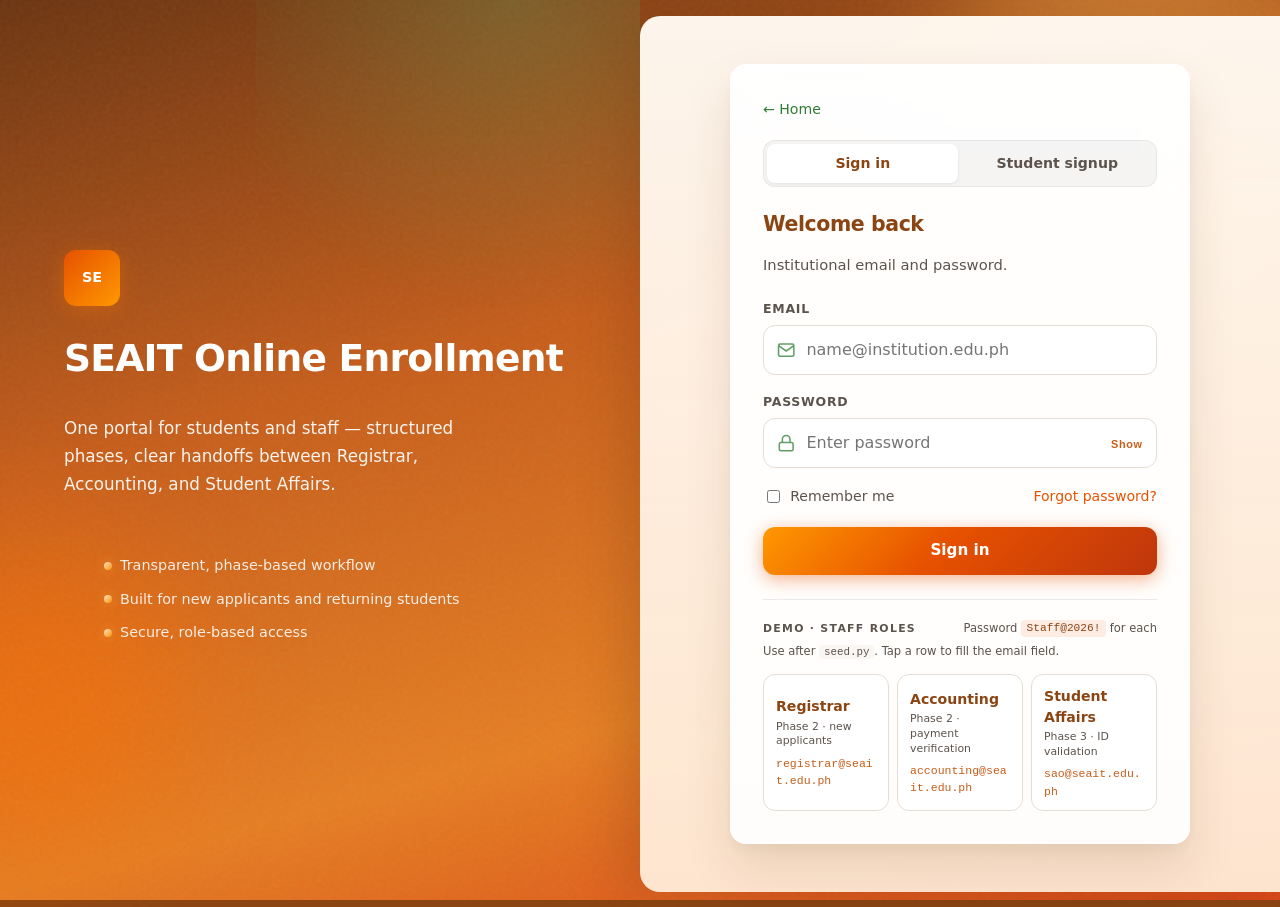
==== commit 2d67a88c: "Commit all" ====
--- a/frontend/public/dashboard.html
+++ b/frontend/public/dashboard.html
@@ -79,7 +79,9 @@
     <template id="tpl-student-home">
       <div class="ds-card">
         <h2>Enrollment progress</h2>
-        <p style="color: var(--color-text-muted); margin-top: 0">Phases must complete in order. You cannot skip ahead.</p>
+        <p class="smart-hint" style="margin-top: 0">
+          New applicants and returning students move through the same phases in order — you cannot skip ahead.
+        </p>
         <div id="trackerMount"></div>
       </div>
       <div class="ds-card">
--- a/frontend/public/css/design-system.css
+++ b/frontend/public/css/design-system.css
@@ -254,24 +254,32 @@
 
 .login-card {
   width: 100%;
-  max-width: 440px;
-  background: rgba(255, 255, 255, 0.88);
-  backdrop-filter: blur(16px);
-  -webkit-backdrop-filter: blur(16px);
-  border: 1px solid rgba(255, 255, 255, 0.95);
+  max-width: 400px;
+  background: rgba(255, 255, 255, 0.92);
+  backdrop-filter: blur(20px);
+  -webkit-backdrop-filter: blur(20px);
+  border: 1px solid rgba(255, 255, 255, 0.98);
   border-radius: var(--radius-lg);
-  padding: clamp(1.75rem, 4vw, 2.25rem);
-  box-shadow: 0 12px 40px rgba(139, 69, 19, 0.15), 0 2px 8px rgba(0, 0, 0, 0.06);
+  padding: clamp(1.5rem, 4vw, 2rem);
+  box-shadow:
+    0 1px 0 rgba(255, 255, 255, 0.8) inset,
+    0 24px 48px rgba(91, 46, 12, 0.12),
+    0 8px 16px rgba(0, 0, 0, 0.04);
   animation: cardRise 0.5s var(--ease-out) 0.1s both;
 }
 
+.login-card--elevated {
+  max-width: min(460px, 100%);
+}
+
 .auth-tabs {
   display: flex;
-  gap: 0.35rem;
-  margin-bottom: 1.25rem;
-  padding: 0.25rem;
-  background: rgba(230, 81, 0, 0.08);
+  gap: 0.2rem;
+  margin-bottom: 1.35rem;
+  padding: 0.2rem;
+  background: rgba(0, 0, 0, 0.04);
   border-radius: var(--radius-md);
+  border: 1px solid rgba(0, 0, 0, 0.06);
 }
 
 .auth-tab {
@@ -298,7 +306,7 @@
 .auth-tab.is-active {
   background: var(--color-white);
   color: var(--rust-deep);
-  box-shadow: 0 2px 8px rgba(230, 81, 0, 0.18);
+  box-shadow: 0 1px 3px rgba(0, 0, 0, 0.08);
 }
 
 .auth-panel {
@@ -321,9 +329,11 @@
   }
 }
 
-.login-card .auth-panel h2 {
+.login-panel-title {
   margin: 0 0 0.35rem;
-  font-size: 1.35rem;
+  font-size: 1.28rem;
+  font-weight: 700;
+  letter-spacing: -0.02em;
   color: var(--rust-deep);
 }
 
@@ -417,21 +427,27 @@
 }
 
 .ds-input-wrap--password input {
-  padding-right: 2.75rem;
+  padding-right: 3.75rem;
 }
 
 .ds-toggle-pw {
   position: absolute;
-  right: 0.5rem;
+  right: 0.45rem;
   background: none;
   border: none;
   cursor: pointer;
-  padding: 0.35rem;
-  color: var(--color-text-muted);
+  padding: 0.35rem 0.45rem;
+  color: var(--rust-mid);
   border-radius: var(--radius-sm);
   transition:
     color var(--dur),
     background var(--dur);
+}
+
+.ds-toggle-pw__text {
+  font-size: 0.68rem;
+  font-weight: 700;
+  letter-spacing: 0.06em;
 }
 
 .ds-toggle-pw:hover {
@@ -585,18 +601,124 @@
   display: none !important;
 }
 
-.login-demo {
-  margin-top: 1.25rem;
-  font-size: 0.8rem;
+.login-staff-hint {
+  margin-top: 1.5rem;
+  padding-top: 1.25rem;
+  border-top: 1px solid rgba(0, 0, 0, 0.08);
+}
+
+.login-staff-hint__head {
+  display: flex;
+  flex-wrap: wrap;
+  align-items: baseline;
+  justify-content: space-between;
+  gap: 0.5rem;
+  margin-bottom: 0.35rem;
+}
+
+.login-staff-hint__label {
+  font-size: 0.68rem;
+  font-weight: 700;
+  letter-spacing: 0.12em;
+  text-transform: uppercase;
   color: var(--color-text-muted);
-  line-height: 1.5;
-}
-
-.login-demo code {
-  font-size: 0.78rem;
+}
+
+.login-staff-hint__pw {
+  font-size: 0.72rem;
+  color: var(--color-text-muted);
+}
+
+.login-staff-hint__pw code {
+  font-size: 0.7rem;
+  background: rgba(230, 81, 0, 0.1);
+  color: var(--rust-deep);
+  padding: 0.15rem 0.35rem;
+  border-radius: 4px;
+}
+
+.login-staff-hint__note {
+  font-size: 0.72rem;
+  color: var(--color-text-muted);
+  margin: 0 0 0.85rem;
+  line-height: 1.45;
+}
+
+.login-staff-hint__note code {
+  font-size: 0.68rem;
   background: var(--color-bg);
-  padding: 0.1rem 0.35rem;
-  border-radius: 4px;
+  padding: 0.08rem 0.3rem;
+  border-radius: 3px;
+}
+
+.login-staff-grid {
+  display: grid;
+  gap: 0.5rem;
+}
+
+@media (min-width: 640px) {
+  .login-staff-grid {
+    grid-template-columns: 1fr 1fr 1fr;
+    gap: 0.5rem;
+  }
+
+  .login-staff-tile {
+    padding: 0.6rem 0.55rem;
+    min-height: 100%;
+  }
+
+  .login-staff-tile__email {
+    font-size: 0.68rem;
+    word-break: break-word;
+  }
+}
+
+.login-staff-tile {
+  display: block;
+  width: 100%;
+  text-align: left;
+  padding: 0.65rem 0.75rem;
+  border: 1px solid var(--color-border);
+  border-radius: var(--radius-md);
+  background: var(--color-white);
+  cursor: pointer;
+  font: inherit;
+  transition:
+    border-color var(--dur) var(--ease-out),
+    box-shadow var(--dur) var(--ease-out),
+    transform 0.15s ease;
+}
+
+.login-staff-tile:hover {
+  border-color: rgba(230, 81, 0, 0.45);
+  box-shadow: 0 4px 14px rgba(230, 81, 0, 0.1);
+  transform: translateY(-1px);
+}
+
+.login-staff-tile:active {
+  transform: translateY(0);
+}
+
+.login-staff-tile__role {
+  display: block;
+  font-size: 0.88rem;
+  font-weight: 700;
+  color: var(--rust-deep);
+}
+
+.login-staff-tile__meta {
+  display: block;
+  font-size: 0.68rem;
+  color: var(--color-text-muted);
+  margin: 0.15rem 0 0.35rem;
+  line-height: 1.35;
+}
+
+.login-staff-tile__email {
+  display: block;
+  font-size: 0.72rem;
+  font-family: ui-monospace, 'Cascadia Code', monospace;
+  color: var(--rust-mid);
 }
 
 /* ---------- App shell (dashboard) ---------- */
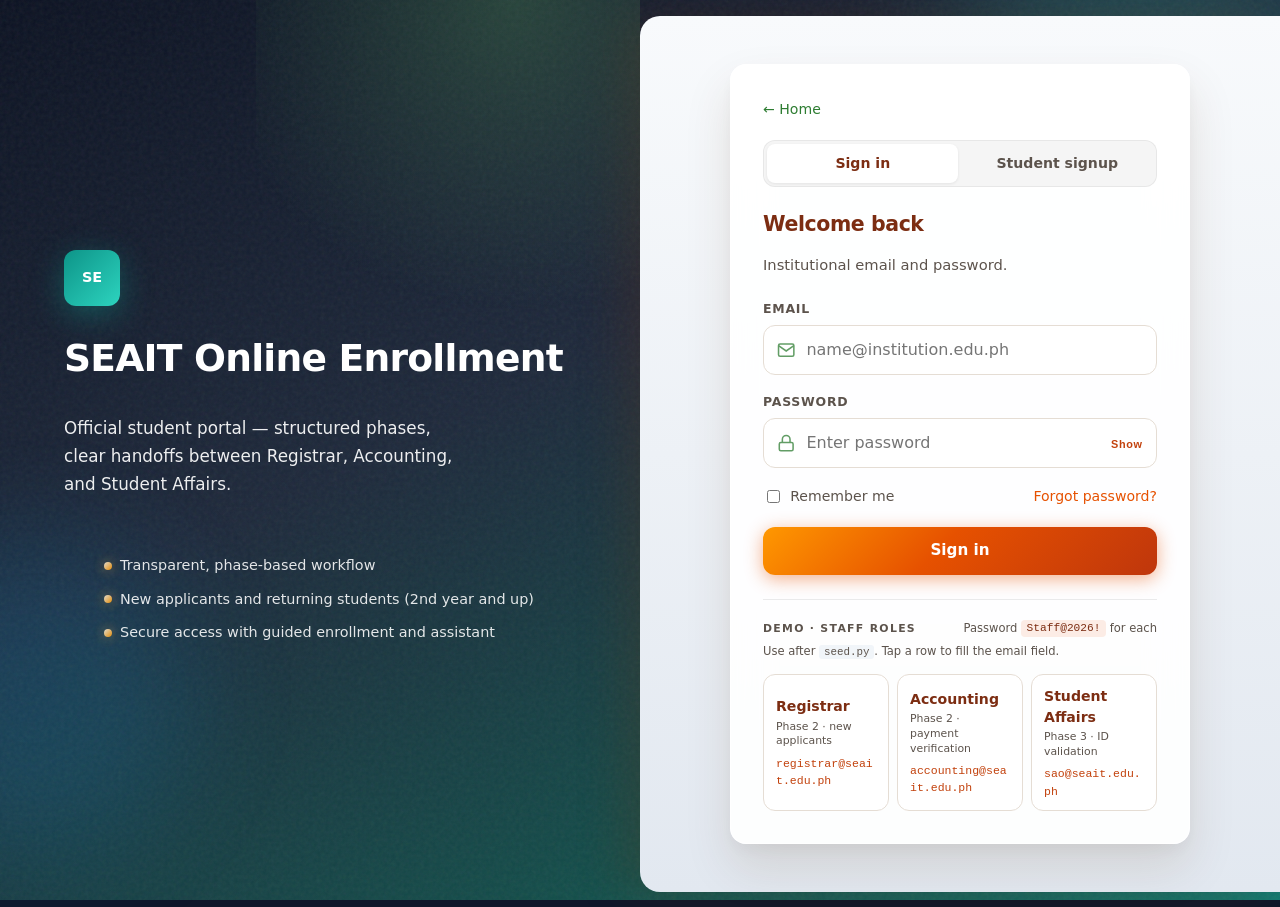
==== commit 0db3ced3: "Commit all" ====
--- a/frontend/public/dashboard.html
+++ b/frontend/public/dashboard.html
@@ -9,6 +9,28 @@
   <body class="app-dashboard page-enter">
     <div id="toast-root" class="toast-root" aria-live="polite"></div>
     <div id="modal-root"></div>
+
+    <div id="aiWelcomeBackdrop" class="ai-welcome-backdrop hidden" role="dialog" aria-modal="true" aria-labelledby="aiWelcomeTitle" aria-hidden="true">
+      <div class="ai-welcome">
+        <div class="ai-welcome__head">
+          <div class="ai-welcome__avatar" aria-hidden="true">AI</div>
+          <div>
+            <h2 id="aiWelcomeTitle">How can I help you?</h2>
+            <p>Enrollment assistant</p>
+          </div>
+        </div>
+        <div class="ai-welcome__body">
+          <p>
+            Ask about phases, payments, Registrar or Accounting steps, or what to do next. You can open the chat anytime
+            from the button at the bottom-right.
+          </p>
+          <div class="ai-welcome__actions">
+            <button type="button" class="ds-btn ds-btn--primary" id="aiWelcomeOpenChat">Open chat assistant</button>
+            <button type="button" class="ds-btn ds-btn--ghost" id="aiWelcomeDismiss">Not now</button>
+          </div>
+        </div>
+      </div>
+    </div>
 
     <button type="button" class="fab-chat" id="fabChat" aria-label="Open AI assistant" title="AI Assistant">
       <svg width="26" height="26" viewBox="0 0 24 24" fill="currentColor" aria-hidden="true">
@@ -24,6 +46,17 @@
           &times;
         </button>
       </div>
+      <div class="chat-quick" id="chatQuick">
+        <button type="button" class="chat-quick__btn" id="chatQuickFlow" data-prompt="Explain the enrollment flow step by step: Phase 1 application, Phase 2 payment or Registrar, Phase 3 Student Affairs, and what I need to do as a student.">
+          Enrollment flow
+        </button>
+        <button type="button" class="chat-quick__btn" id="chatQuickPay" data-prompt="How do I pay tuition? What are the options for GCash or online payment versus paying in person at Accounting, and when am I officially enrolled?">
+          Payments &amp; Accounting
+        </button>
+        <button type="button" class="chat-quick__btn" id="chatQuickNext" data-prompt="What should I do next in my enrollment? How do I know if Registrar or Accounting approved my application?">
+          What should I do next?
+        </button>
+      </div>
       <div class="chat-drawer__log" id="chatDrawerLog"></div>
       <div class="chat-drawer__input-row">
         <input type="text" id="chatDrawerInput" placeholder="Ask about phases, payments…" />
@@ -38,10 +71,10 @@
     <header class="app-header">
       <div class="app-header__left">
         <button type="button" class="app-header__menu-btn" id="menuBtn" aria-label="Open menu">☰</button>
-        <div class="app-header__logo">SE</div>
+        <div class="app-header__logo app-header__logo--pulse">SE</div>
         <div class="app-header__titles">
           <h1>SEAIT Enrollment</h1>
-          <span>Official student &amp; staff portal</span>
+          <span>Official student portal</span>
         </div>
       </div>
       <div class="app-header__right">
@@ -77,35 +110,42 @@
 
     <!-- Student home -->
     <template id="tpl-student-home">
-      <div class="ds-card">
-        <h2>Enrollment progress</h2>
-        <p class="smart-hint" style="margin-top: 0">
-          New applicants and returning students move through the same phases in order — you cannot skip ahead.
-        </p>
-        <div id="trackerMount"></div>
-      </div>
-      <div class="ds-card">
-        <h2>Enrollment history</h2>
-        <div id="historyMount"></div>
-      </div>
-      <div class="ds-card">
-        <h2>Smart assistant — next steps</h2>
-        <div id="stepsMount"></div>
-      </div>
-      <div class="ds-card">
-        <h2>Irregular student check</h2>
-        <p class="smart-hint">Simulated curriculum comparison (demo data for BSIT).</p>
-        <div class="grid-2">
-          <div class="ds-field-inline">
-            <label>Course ID</label>
-            <input type="number" id="irrCourse" placeholder="1" min="1" />
-          </div>
-          <div style="display: flex; align-items: flex-end; gap: 0.5rem; flex-wrap: wrap">
-            <button type="button" class="ds-btn ds-btn--ghost" id="irrSeed">Seed demo</button>
-            <button type="button" class="ds-btn ds-btn--primary" id="irrRun" style="width: auto">Analyze</button>
-          </div>
-        </div>
-        <pre id="irrOut" style="color: var(--color-text-muted); white-space: pre-wrap; font-size: 0.85rem; margin: 1rem 0 0"></pre>
+      <div class="student-dash-grid">
+        <div class="ds-card ds-card--phase">
+          <h2>Your enrollment dashboard</h2>
+          <p class="smart-hint" style="margin-top: 0">
+            Phases run in order. Complete Phase 1 before Phase 2 unlocks. Returning students: Phase 2 payment must be
+            approved by Accounting before you are cleared to continue.
+          </p>
+          <div class="phase-dashboard" id="phaseDashboardMount"></div>
+        </div>
+        <div class="ds-card">
+          <h2>At a glance</h2>
+          <div id="trackerMount"></div>
+        </div>
+        <div class="ds-card">
+          <h2>Enrollment history</h2>
+          <div id="historyMount"></div>
+        </div>
+        <div class="ds-card">
+          <h2>Recommended next steps</h2>
+          <div id="stepsMount"></div>
+        </div>
+        <div class="ds-card ds-card--span">
+          <h2>Curriculum check (irregular)</h2>
+          <p class="smart-hint">Simulated curriculum comparison (demo data for BSIT).</p>
+          <div class="grid-2">
+            <div class="ds-field-inline">
+              <label>Course ID</label>
+              <input type="number" id="irrCourse" placeholder="1" min="1" />
+            </div>
+            <div style="display: flex; align-items: flex-end; gap: 0.5rem; flex-wrap: wrap">
+              <button type="button" class="ds-btn ds-btn--ghost" id="irrSeed">Seed demo</button>
+              <button type="button" class="ds-btn ds-btn--primary" id="irrRun" style="width: auto">Analyze</button>
+            </div>
+          </div>
+          <pre id="irrOut" style="color: var(--color-text-muted); white-space: pre-wrap; font-size: 0.85rem; margin: 1rem 0 0"></pre>
+        </div>
       </div>
     </template>
 
@@ -293,12 +333,15 @@
             </div>
           </div>
 
-          <div class="wizard-panel" data-wizard-step="3">
-            <div class="section-label">Academic background</div>
+          <div class="wizard-panel" data-wizard-step="3" id="wizardPanelAcademic">
+            <div class="section-label">Academic background <span id="academicBadge" class="badge badge--pending" style="margin-left: 0.35rem">New students only</span></div>
+            <p id="academicHint" class="smart-hint" style="margin-top: 0">
+              Required for <strong>new applicants</strong> only. Returning students do not submit K–12 records here.
+            </p>
             <div class="grid-2">
               <div class="ds-field-inline">
                 <label>Elementary school *</label>
-                <input name="elem_school" id="elem_school" required data-step-req="3" />
+                <input name="elem_school" id="elem_school" data-step-req="3" />
               </div>
               <div class="ds-field-inline">
                 <label>Year graduated</label>
@@ -306,7 +349,7 @@
               </div>
               <div class="ds-field-inline">
                 <label>Junior high *</label>
-                <input name="jhs_school" id="jhs_school" required data-step-req="3" />
+                <input name="jhs_school" id="jhs_school" data-step-req="3" />
               </div>
               <div class="ds-field-inline">
                 <label>JHS year</label>
@@ -314,7 +357,7 @@
               </div>
               <div class="ds-field-inline">
                 <label>Senior high *</label>
-                <input name="shs_school" id="shs_school" required data-step-req="3" />
+                <input name="shs_school" id="shs_school" data-step-req="3" />
               </div>
               <div class="ds-field-inline">
                 <label>Strand / track</label>
@@ -369,8 +412,21 @@
 
     <template id="tpl-payments">
       <div class="ds-card">
-        <h2>Payment upload</h2>
-        <p class="smart-hint">For 2nd–4th year students on the Accounting path. Upload a clear receipt (JPG, PNG, PDF).</p>
+        <h2>Phase 2 — Payments</h2>
+        <p class="smart-hint">
+          If you are a <strong>returning student</strong> (2nd year and up), Accounting verifies your payment — you
+          cannot complete enrollment until they approve. Pay online (GCash, bank transfer, etc.) and upload your
+          receipt, or pay in person at the Accounting office and obtain proof to upload.
+        </p>
+        <div class="phase-card__chips" style="margin-bottom: 1rem">
+          <span class="pay-chip pay-chip--cash">GCash / mobile wallet</span>
+          <span class="pay-chip">Bank transfer / online</span>
+          <span class="pay-chip">In person at Accounting</span>
+        </div>
+        <h3 style="margin-top: 0; font-size: 1rem">Upload receipt</h3>
+        <p style="color: var(--color-text-muted); font-size: 0.88rem; margin-top: 0">
+          Use a clear screenshot or PDF. Accepted: JPG, PNG, PDF, WebP.
+        </p>
         <div id="payMsg"></div>
         <div class="grid-2">
           <div class="ds-field-inline">
--- a/frontend/public/css/design-system.css
+++ b/frontend/public/css/design-system.css
@@ -4,12 +4,19 @@
  */
 
 :root {
-  /* Rustic orange — hero & auth */
-  --rust-deep: #8b4513;
-  --rust-mid: #c65d1a;
-  --rust-bright: #e67e22;
-  --rust-cream: #fff8f0;
-  --rust-warm: #ffecd9;
+  /* Professional portal — deep slate & teal accent */
+  --portal-navy: #0f172a;
+  --portal-slate: #1e293b;
+  --portal-slate-mid: #334155;
+  --portal-teal: #0d9488;
+  --portal-teal-light: #2dd4bf;
+  --portal-ink: #0c1222;
+  /* Warm accent (forms & CTAs) */
+  --rust-deep: #7c2d12;
+  --rust-mid: #c2410c;
+  --rust-bright: #ea580c;
+  --rust-cream: #f8fafc;
+  --rust-warm: #e2e8f0;
   /* Primary — structure (dashboard) */
   --color-green-deep: #1b5e20;
   --color-green-medium: #2e7d32;
@@ -19,7 +26,7 @@
   --color-orange-light: #ff9800;
   /* Neutrals */
   --color-white: #ffffff;
-  --color-bg: #faf6f2;
+  --color-bg: #f1f5f9;
   --color-gray: #e8e0d8;
   --color-text: #1f1a16;
   --color-text-muted: #5c534c;
@@ -81,13 +88,13 @@
   }
 }
 
-/* ---------- Login page (rustic orange) ---------- */
+/* ---------- Login page (professional slate + teal) ---------- */
 .page-login {
   min-height: 100vh;
   position: relative;
   display: flex;
   align-items: stretch;
-  background: var(--rust-deep);
+  background: var(--portal-navy);
   overflow-x: hidden;
 }
 
@@ -95,13 +102,7 @@
   position: fixed;
   inset: 0;
   z-index: 0;
-  background: linear-gradient(
-    165deg,
-    #6b3410 0%,
-    var(--rust-mid) 38%,
-    var(--rust-bright) 72%,
-    #d84315 100%
-  );
+  background: linear-gradient(155deg, var(--portal-ink) 0%, var(--portal-slate) 42%, #134e4a 78%, var(--portal-teal) 115%);
   pointer-events: none;
 }
 
@@ -116,7 +117,7 @@
 .login-bg__orb--1 {
   width: min(420px, 80vw);
   height: min(420px, 80vw);
-  background: #ffb74d;
+  background: rgba(45, 212, 191, 0.45);
   top: -8%;
   right: -5%;
   animation-delay: 0s;
@@ -125,7 +126,7 @@
 .login-bg__orb--2 {
   width: min(320px, 70vw);
   height: min(320px, 70vw);
-  background: #ff6f00;
+  background: rgba(14, 165, 233, 0.35);
   bottom: 5%;
   left: -10%;
   animation-delay: -7s;
@@ -187,14 +188,28 @@
   width: 56px;
   height: 56px;
   border-radius: var(--radius-md);
-  background: linear-gradient(135deg, var(--color-orange) 0%, var(--color-orange-light) 100%);
+  background: linear-gradient(135deg, var(--portal-teal) 0%, var(--portal-teal-light) 100%);
   display: grid;
   place-items: center;
   font-weight: 800;
   font-size: 0.9rem;
   color: var(--color-white);
-  box-shadow: var(--shadow-glow-orange);
+  box-shadow: 0 8px 32px rgba(13, 148, 136, 0.45);
   margin-bottom: 1.5rem;
+}
+
+.login-brand__badge--float {
+  animation: badgeFloat 5s ease-in-out infinite;
+}
+
+@keyframes badgeFloat {
+  0%,
+  100% {
+    transform: translateY(0);
+  }
+  50% {
+    transform: translateY(-6px);
+  }
 }
 
 .login-brand h1 {
@@ -241,7 +256,7 @@
   align-items: center;
   justify-content: center;
   padding: clamp(1.5rem, 4vw, 3rem);
-  background: linear-gradient(180deg, rgba(255, 248, 240, 0.98) 0%, rgba(255, 236, 217, 0.95) 100%);
+  background: linear-gradient(180deg, #f8fafc 0%, #e2e8f0 100%);
 }
 
 @media (min-width: 961px) {
@@ -763,6 +778,20 @@
   font-weight: 800;
   font-size: 0.75rem;
   box-shadow: var(--shadow-glow-orange);
+}
+
+.app-header__logo--pulse {
+  animation: headerLogoGlow 4s ease-in-out infinite;
+}
+
+@keyframes headerLogoGlow {
+  0%,
+  100% {
+    box-shadow: 0 0 0 0 rgba(255, 152, 0, 0.35);
+  }
+  50% {
+    box-shadow: 0 0 0 8px rgba(255, 152, 0, 0);
+  }
 }
 
 .app-header__titles h1 {
@@ -1669,73 +1698,162 @@
   }
 }
 
-/* Landing page — rustic orange */
+/* Landing page — professional slate */
 .page-land {
   min-height: 100vh;
   display: flex;
   flex-direction: column;
-  background: linear-gradient(165deg, #5d2e0c 0%, var(--rust-mid) 42%, var(--rust-bright) 78%, #ffcc80 100%);
+  background: var(--portal-navy);
   position: relative;
   overflow-x: hidden;
 }
 
-.page-land::before {
-  content: '';
+.land-bg {
+  position: fixed;
+  inset: 0;
+  z-index: 0;
+  pointer-events: none;
+  background: linear-gradient(160deg, var(--portal-ink) 0%, var(--portal-slate) 55%, #115e59 100%);
+}
+
+.land-bg__mesh {
   position: absolute;
   inset: 0;
-  background: url("data:image/svg+xml,%3Csvg viewBox='0 0 256 256' xmlns='http://www.w3.org/2000/svg'%3E%3Cfilter id='n'%3E%3CfeTurbulence type='fractalNoise' baseFrequency='0.9' numOctaves='4' stitchTiles='stitch'/%3E%3C/filter%3E%3Crect width='100%25' height='100%25' filter='url(%23n)' opacity='0.04'/%3E%3C/svg%3E");
-  pointer-events: none;
+  opacity: 0.4;
+  background-image: radial-gradient(circle at 20% 30%, rgba(45, 212, 191, 0.15) 0%, transparent 45%),
+    radial-gradient(circle at 80% 70%, rgba(56, 189, 248, 0.12) 0%, transparent 40%);
+  animation: meshShift 14s ease-in-out infinite alternate;
+}
+
+@keyframes meshShift {
+  from {
+    opacity: 0.35;
+    transform: scale(1);
+  }
+  to {
+    opacity: 0.5;
+    transform: scale(1.03);
+  }
+}
+
+.land-bg__orb {
+  position: absolute;
+  border-radius: 50%;
+  filter: blur(72px);
+  opacity: 0.35;
+  animation: floatOrb 22s ease-in-out infinite;
+}
+
+.land-bg__orb--1 {
+  width: min(480px, 90vw);
+  height: min(480px, 90vw);
+  background: var(--portal-teal);
+  top: -15%;
+  right: -20%;
+}
+
+.land-bg__orb--2 {
+  width: min(360px, 70vw);
+  height: min(360px, 70vw);
+  background: #0284c7;
+  bottom: -5%;
+  left: -15%;
+  animation-delay: -8s;
+}
+
+.land-bg__orb--3 {
+  width: min(280px, 50vw);
+  height: min(280px, 50vw);
+  background: rgba(99, 102, 241, 0.5);
+  top: 40%;
+  left: 30%;
+  animation-delay: -4s;
 }
 
 .page-land .land-header {
   position: relative;
   z-index: 2;
-  background: rgba(0, 0, 0, 0.15);
-  backdrop-filter: blur(10px);
-  -webkit-backdrop-filter: blur(10px);
+  background: rgba(15, 23, 42, 0.55);
+  backdrop-filter: blur(14px);
+  -webkit-backdrop-filter: blur(14px);
   color: var(--color-white);
   padding: 1rem 1.5rem;
   display: flex;
   justify-content: space-between;
   align-items: center;
-  border-bottom: 1px solid rgba(255, 255, 255, 0.12);
+  border-bottom: 1px solid rgba(255, 255, 255, 0.08);
+}
+
+.land-header__brand {
+  display: flex;
+  align-items: center;
+  gap: 0.75rem;
+}
+
+.land-header__title {
+  display: block;
+  font-size: 1.05rem;
+  letter-spacing: -0.02em;
+}
+
+.land-header__tag {
+  display: block;
+  font-size: 0.72rem;
+  opacity: 0.82;
+  font-weight: 500;
+}
+
+.land-logo-pulse {
+  animation: logoPulse 3s ease-in-out infinite;
+}
+
+@keyframes logoPulse {
+  0%,
+  100% {
+    box-shadow: 0 0 0 0 rgba(45, 212, 191, 0.35);
+  }
+  50% {
+    box-shadow: 0 0 0 10px rgba(45, 212, 191, 0);
+  }
 }
 
 .page-land .land-hero {
   position: relative;
   z-index: 2;
   text-align: center;
-  padding: clamp(3rem, 10vw, 6rem) 1.5rem 4rem;
-  max-width: 820px;
+  padding: clamp(2.5rem, 8vw, 5rem) 1.5rem 3rem;
+  max-width: 1040px;
   margin: 0 auto;
-  animation: heroIn 0.8s var(--ease-out) both;
-}
-
-@keyframes heroIn {
-  from {
-    opacity: 0;
-    transform: translateY(20px);
-  }
-  to {
-    opacity: 1;
-    transform: none;
-  }
+}
+
+.land-eyebrow {
+  display: inline-block;
+  font-size: 0.72rem;
+  font-weight: 700;
+  letter-spacing: 0.14em;
+  text-transform: uppercase;
+  color: rgba(45, 212, 191, 0.95);
+  margin: 0 0 1rem;
+  animation: heroIn 0.7s var(--ease-out) both;
 }
 
 .page-land .land-hero h1 {
   color: var(--color-white);
-  font-size: clamp(1.85rem, 4.5vw, 2.75rem);
-  text-shadow: 0 2px 24px rgba(0, 0, 0, 0.2);
-  line-height: 1.2;
-}
-
-.page-land .land-hero p {
-  color: rgba(255, 255, 255, 0.92);
-  font-size: 1.08rem;
-  line-height: 1.7;
-  max-width: 560px;
-  margin-left: auto;
-  margin-right: auto;
+  font-size: clamp(1.9rem, 4.5vw, 2.85rem);
+  text-shadow: 0 4px 32px rgba(0, 0, 0, 0.25);
+  line-height: 1.15;
+  margin: 0 0 1rem;
+  letter-spacing: -0.03em;
+  animation: heroIn 0.75s var(--ease-out) 0.05s both;
+}
+
+.land-lead {
+  color: rgba(248, 250, 252, 0.88);
+  font-size: 1.05rem;
+  line-height: 1.75;
+  max-width: 620px;
+  margin: 0 auto;
+  animation: heroIn 0.8s var(--ease-out) 0.1s both;
 }
 
 .page-land .land-hero .land-actions {
@@ -1744,50 +1862,105 @@
   gap: 0.75rem;
   justify-content: center;
   margin-top: 2rem;
-}
-
-.page-land .land-card {
-  background: rgba(255, 255, 255, 0.14);
+  animation: heroIn 0.85s var(--ease-out) 0.15s both;
+}
+
+.land-features {
+  display: grid;
+  gap: 1rem;
+  margin-top: 2.75rem;
+  text-align: left;
+}
+
+@media (min-width: 768px) {
+  .land-features {
+    grid-template-columns: repeat(3, 1fr);
+    gap: 1.15rem;
+  }
+}
+
+.land-feature-card {
+  background: rgba(255, 255, 255, 0.06);
   backdrop-filter: blur(12px);
-  border: 1px solid rgba(255, 255, 255, 0.25);
+  border: 1px solid rgba(255, 255, 255, 0.12);
   border-radius: var(--radius-lg);
-  padding: 1.5rem 1.75rem;
-  margin-top: 2.5rem;
-  text-align: left;
-  animation: cardRise 0.6s var(--ease-out) 0.15s both;
-}
-
-.page-land .land-card h3 {
-  margin: 0 0 0.75rem;
+  padding: 1.35rem 1.4rem;
+  animation: cardRise 0.65s var(--ease-out) both;
+  transition:
+    transform var(--dur) var(--ease-out),
+    border-color var(--dur),
+    box-shadow var(--dur);
+}
+
+.land-feature-card:hover {
+  transform: translateY(-4px);
+  border-color: rgba(45, 212, 191, 0.35);
+  box-shadow: 0 12px 40px rgba(0, 0, 0, 0.2);
+}
+
+.land-feature-card--delay1 {
+  animation-delay: 0.12s;
+}
+.land-feature-card--delay2 {
+  animation-delay: 0.2s;
+}
+.land-feature-card--delay3 {
+  animation-delay: 0.28s;
+}
+
+.land-feature-card__icon {
+  display: inline-flex;
+  align-items: center;
+  justify-content: center;
+  width: 2rem;
+  height: 2rem;
+  border-radius: var(--radius-sm);
+  background: linear-gradient(135deg, rgba(45, 212, 191, 0.35), rgba(14, 165, 233, 0.25));
+  color: #ecfdf5;
+  font-weight: 800;
+  font-size: 0.85rem;
+  margin-bottom: 0.75rem;
+}
+
+.land-feature-card h3 {
+  margin: 0 0 0.5rem;
   color: var(--color-white);
-  font-size: 1.15rem;
-}
-
-.page-land .land-card ol {
-  color: rgba(255, 255, 255, 0.88);
-  line-height: 1.75;
-  padding-left: 1.2rem;
+  font-size: 1.02rem;
+  font-weight: 600;
+}
+
+.land-feature-card p {
   margin: 0;
-}
-
-.page-land .land-card strong {
-  color: #fff3e0;
-}
-
-.page-land footer {
+  color: rgba(226, 232, 240, 0.88);
+  font-size: 0.88rem;
+  line-height: 1.6;
+}
+
+.land-footer {
   position: relative;
   z-index: 2;
   margin-top: auto;
   padding: 1.5rem;
-  color: rgba(255, 255, 255, 0.75);
-  font-size: 0.85rem;
+  color: rgba(226, 232, 240, 0.55);
+  font-size: 0.82rem;
+}
+
+@keyframes heroIn {
+  from {
+    opacity: 0;
+    transform: translateY(16px);
+  }
+  to {
+    opacity: 1;
+    transform: none;
+  }
 }
 
 .land-btn {
   display: inline-flex;
   align-items: center;
   justify-content: center;
-  padding: 0.6rem 1.25rem;
+  padding: 0.65rem 1.35rem;
   border-radius: var(--radius-md);
   font: inherit;
   font-weight: 600;
@@ -1800,25 +1973,283 @@
 }
 
 .land-btn--solid {
-  background: linear-gradient(135deg, #fff3e0 0%, var(--color-orange-light) 40%, var(--color-orange) 100%);
-  color: #3e2723;
-  box-shadow: 0 4px 18px rgba(0, 0, 0, 0.2);
+  background: linear-gradient(135deg, var(--portal-teal-light) 0%, var(--portal-teal) 45%, #0f766e 100%);
+  color: #042f2e;
+  box-shadow: 0 4px 24px rgba(13, 148, 136, 0.45);
 }
 
 .land-btn--solid:hover {
   transform: translateY(-2px);
-  box-shadow: 0 8px 28px rgba(0, 0, 0, 0.25);
+  box-shadow: 0 8px 32px rgba(13, 148, 136, 0.55);
+}
+
+.land-btn--pulse {
+  position: relative;
+  overflow: hidden;
+}
+
+.land-btn--pulse::after {
+  content: '';
+  position: absolute;
+  inset: 0;
+  background: linear-gradient(90deg, transparent, rgba(255, 255, 255, 0.25), transparent);
+  animation: btnShine 3s ease-in-out infinite;
+  pointer-events: none;
 }
 
 .land-btn--outline {
+  background: rgba(255, 255, 255, 0.06);
+  color: var(--color-white);
+  border: 1px solid rgba(255, 255, 255, 0.28);
+}
+
+.land-btn--outline:hover {
   background: rgba(255, 255, 255, 0.12);
+  transform: translateY(-2px);
+}
+
+/* AI welcome + phase dashboard */
+.ai-welcome-backdrop {
+  position: fixed;
+  inset: 0;
+  z-index: 240;
+  background: rgba(15, 23, 42, 0.45);
+  backdrop-filter: blur(4px);
+  display: flex;
+  align-items: center;
+  justify-content: center;
+  padding: 1rem;
+  opacity: 0;
+  animation: aiBackdropIn 0.35s var(--ease-out) forwards;
+}
+
+@keyframes aiBackdropIn {
+  to {
+    opacity: 1;
+  }
+}
+
+.ai-welcome {
+  width: 100%;
+  max-width: 420px;
+  background: var(--color-white);
+  border-radius: var(--radius-lg);
+  box-shadow: var(--shadow-lg);
+  border: 1px solid var(--color-border);
+  overflow: hidden;
+  opacity: 0;
+  transform: translateY(12px) scale(0.98);
+  animation: aiCardIn 0.4s var(--ease-out) 0.05s forwards;
+}
+
+@keyframes aiCardIn {
+  to {
+    transform: none;
+    opacity: 1;
+  }
+}
+
+.ai-welcome__head {
+  padding: 1.1rem 1.25rem;
+  background: linear-gradient(105deg, var(--portal-slate) 0%, #115e59 100%);
   color: var(--color-white);
-  border: 1px solid rgba(255, 255, 255, 0.45);
-}
-
-.land-btn--outline:hover {
-  background: rgba(255, 255, 255, 0.22);
+  display: flex;
+  align-items: center;
+  gap: 0.75rem;
+}
+
+.ai-welcome__avatar {
+  width: 44px;
+  height: 44px;
+  border-radius: 12px;
+  background: linear-gradient(135deg, var(--portal-teal-light), var(--portal-teal));
+  display: grid;
+  place-items: center;
+  font-weight: 800;
+  font-size: 0.75rem;
+  flex-shrink: 0;
+}
+
+.ai-welcome__head h2 {
+  margin: 0;
+  font-size: 1.05rem;
+  font-weight: 600;
+}
+
+.ai-welcome__head p {
+  margin: 0.15rem 0 0;
+  font-size: 0.78rem;
+  opacity: 0.88;
+}
+
+.ai-welcome__body {
+  padding: 1.25rem 1.35rem 1.35rem;
+}
+
+.ai-welcome__body > p {
+  margin: 0 0 1rem;
+  color: var(--color-text-muted);
+  font-size: 0.95rem;
+  line-height: 1.55;
+}
+
+.ai-welcome__actions {
+  display: flex;
+  flex-wrap: wrap;
+  gap: 0.5rem;
+}
+
+.ai-welcome__actions .ds-btn {
+  flex: 1;
+  min-width: 140px;
+}
+
+.phase-dashboard {
+  display: flex;
+  flex-direction: column;
+  gap: 1rem;
+}
+
+.phase-row {
+  display: grid;
+  gap: 1rem;
+}
+
+@media (min-width: 720px) {
+  .phase-row {
+    grid-template-columns: 1fr 1fr;
+  }
+}
+
+.phase-card {
+  background: linear-gradient(145deg, var(--color-white), #f8fafc);
+  border: 1px solid var(--color-border);
+  border-radius: var(--radius-lg);
+  padding: 1.25rem 1.35rem;
+  position: relative;
+  overflow: hidden;
+  transition:
+    box-shadow var(--dur) var(--ease-out),
+    transform var(--dur) var(--ease-out);
+}
+
+.phase-card::before {
+  content: '';
+  position: absolute;
+  top: 0;
+  left: 0;
+  right: 0;
+  height: 3px;
+  background: linear-gradient(90deg, var(--portal-teal), var(--color-orange-light));
+  opacity: 0.85;
+}
+
+.phase-card:hover {
+  box-shadow: var(--shadow-md);
   transform: translateY(-2px);
+}
+
+.phase-card--locked {
+  opacity: 0.72;
+}
+
+.phase-card__num {
+  display: inline-flex;
+  align-items: center;
+  justify-content: center;
+  min-width: 2rem;
+  height: 2rem;
+  padding: 0 0.5rem;
+  border-radius: 99px;
+  background: rgba(13, 148, 136, 0.12);
+  color: #0f766e;
+  font-weight: 800;
+  font-size: 0.8rem;
+  margin-bottom: 0.65rem;
+}
+
+.phase-card h3 {
+  margin: 0 0 0.5rem;
+  font-size: 1.05rem;
+  color: var(--portal-slate);
+}
+
+.phase-card p {
+  margin: 0;
+  font-size: 0.88rem;
+  color: var(--color-text-muted);
+  line-height: 1.55;
+}
+
+.phase-card__chips {
+  display: flex;
+  flex-wrap: wrap;
+  gap: 0.4rem;
+  margin-top: 0.85rem;
+}
+
+.pay-chip {
+  display: inline-flex;
+  align-items: center;
+  gap: 0.35rem;
+  font-size: 0.72rem;
+  font-weight: 600;
+  padding: 0.35rem 0.6rem;
+  border-radius: 99px;
+  background: rgba(14, 165, 233, 0.1);
+  color: #0369a1;
+  border: 1px solid rgba(14, 165, 233, 0.2);
+}
+
+.pay-chip--cash {
+  background: rgba(5, 150, 105, 0.1);
+  color: #047857;
+  border-color: rgba(5, 150, 105, 0.2);
+}
+
+.chat-quick {
+  display: flex;
+  flex-wrap: wrap;
+  gap: 0.45rem;
+  padding: 0.65rem 0.75rem;
+  border-bottom: 1px solid var(--color-border);
+  background: rgba(241, 245, 249, 0.65);
+}
+
+.chat-quick__btn {
+  font: inherit;
+  font-size: 0.75rem;
+  font-weight: 600;
+  padding: 0.4rem 0.65rem;
+  border-radius: 99px;
+  border: 1px solid var(--color-border);
+  background: var(--color-white);
+  color: var(--portal-slate-mid);
+  cursor: pointer;
+  transition:
+    border-color var(--dur),
+    background var(--dur);
+}
+
+.chat-quick__btn:hover {
+  border-color: rgba(13, 148, 136, 0.45);
+  background: rgba(13, 148, 136, 0.06);
+}
+
+.student-dash-grid {
+  display: grid;
+  gap: 1rem;
+}
+
+@media (min-width: 900px) {
+  .student-dash-grid {
+    grid-template-columns: 1fr 1fr;
+    align-items: start;
+  }
+}
+
+.student-dash-grid .ds-card--span {
+  grid-column: 1 / -1;
 }
 
 .receipt-preview {
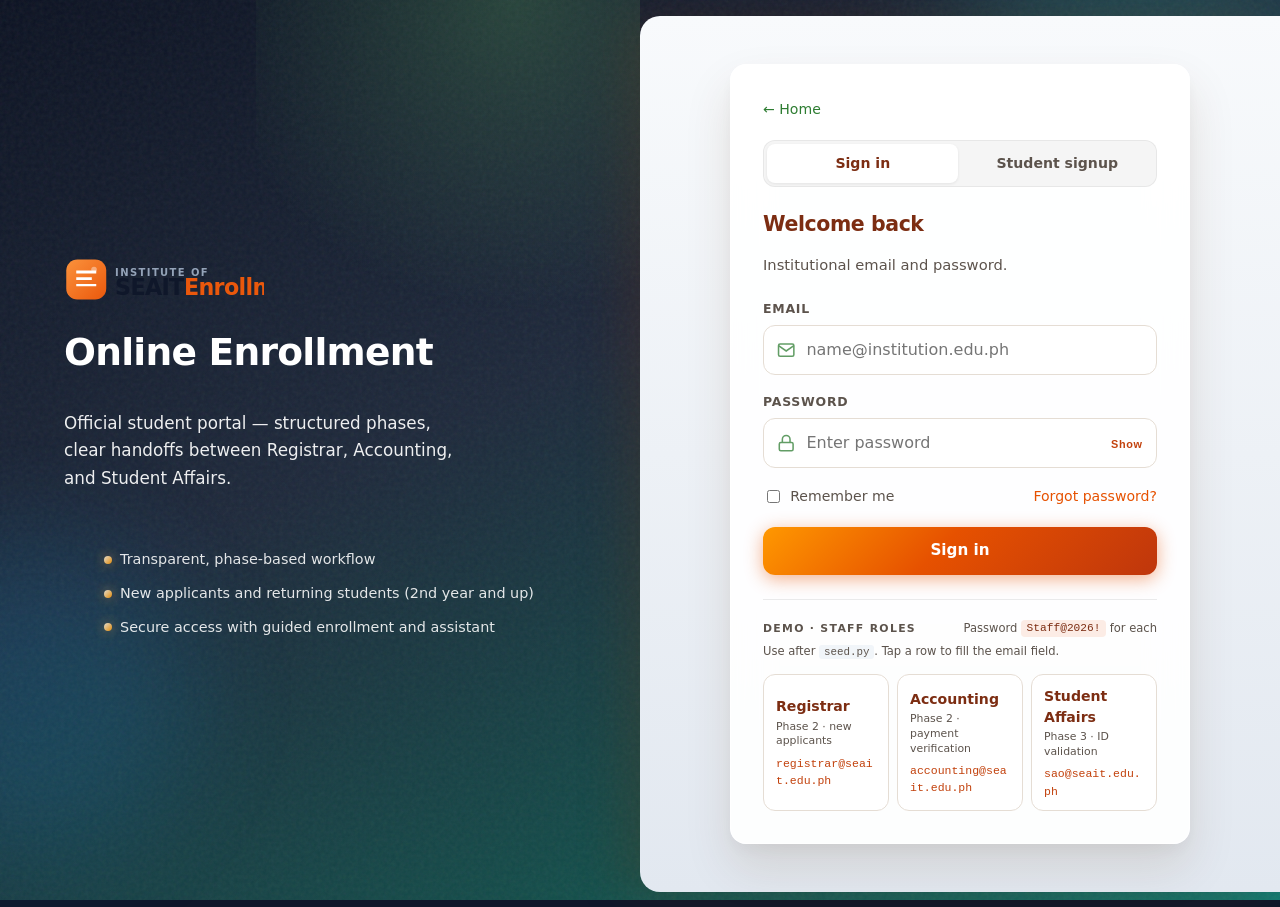
==== commit 0023d5ad: "Commit all" ====
--- a/frontend/public/dashboard.html
+++ b/frontend/public/dashboard.html
@@ -10,30 +10,49 @@
     <div id="toast-root" class="toast-root" aria-live="polite"></div>
     <div id="modal-root"></div>
 
-    <div id="aiWelcomeBackdrop" class="ai-welcome-backdrop hidden" role="dialog" aria-modal="true" aria-labelledby="aiWelcomeTitle" aria-hidden="true">
-      <div class="ai-welcome">
-        <div class="ai-welcome__head">
-          <div class="ai-welcome__avatar" aria-hidden="true">AI</div>
+    <div class="sidebar-overlay" id="sidebarOverlay"></div>
+
+    <header class="app-header">
+      <div class="app-header__left">
+        <button type="button" class="app-header__menu-btn" id="menuBtn" aria-label="Open menu">☰</button>
+        <a href="dashboard.html" class="app-header__brand-link" aria-label="SEAIT Enrollment home">
+          <img src="img/seait-logo.svg" alt="SEAIT" class="app-header__logo-img" width="152" height="38" />
+        </a>
+      </div>
+      <div class="app-header__right">
+        <div class="app-header__user">
+          <div id="headerUserName">—</div>
+          <div class="app-header__role" id="headerUserRole">—</div>
+        </div>
+      </div>
+    </header>
+
+    <div class="app-body">
+      <aside class="app-sidebar" id="sidebar">
+        <div class="app-sidebar__brand">
+          <img src="img/seait-mark.svg" alt="" class="app-sidebar__brand-img" width="40" height="40" />
           <div>
-            <h2 id="aiWelcomeTitle">How can I help you?</h2>
-            <p>Enrollment assistant</p>
-          </div>
-        </div>
-        <div class="ai-welcome__body">
-          <p>
-            Ask about phases, payments, Registrar or Accounting steps, or what to do next. You can open the chat anytime
-            from the button at the bottom-right.
-          </p>
-          <div class="ai-welcome__actions">
-            <button type="button" class="ds-btn ds-btn--primary" id="aiWelcomeOpenChat">Open chat assistant</button>
-            <button type="button" class="ds-btn ds-btn--ghost" id="aiWelcomeDismiss">Not now</button>
-          </div>
-        </div>
-      </div>
+            <div class="app-sidebar__brand-title">SEAIT</div>
+            <div class="app-sidebar__brand-sub">Enrollment</div>
+          </div>
+        </div>
+        <nav class="app-sidebar__nav" id="nav"></nav>
+        <div class="app-sidebar__logout">
+          <button type="button" class="ds-btn ds-btn--ghost" id="logoutBtn" style="width: 100%">Log out</button>
+        </div>
+      </aside>
+      <main class="app-main">
+        <div class="page-head">
+          <h1 id="pageTitle">Dashboard</h1>
+          <p id="pageSubtitle"></p>
+        </div>
+        <div id="main"></div>
+      </main>
     </div>
 
     <button type="button" class="fab-chat" id="fabChat" aria-label="Open AI assistant" title="AI Assistant">
-      <svg width="26" height="26" viewBox="0 0 24 24" fill="currentColor" aria-hidden="true">
+      <img src="img/seait-mark.svg" alt="" class="fab-chat__mark" width="30" height="30" />
+      <svg class="fab-chat__bubble" width="20" height="20" viewBox="0 0 24 24" fill="currentColor" aria-hidden="true">
         <path
           d="M12 2C6.48 2 2 6.48 2 12c0 1.54.36 3 .97 4.29L2 22l5.89-1.96C9.08 20.64 10.5 21 12 21c5.52 0 10-4.48 10-10S17.52 2 12 2zm0 18c-1.38 0-2.68-.35-3.82-.96l-.27-.15-3.09 1.04 1.04-3.09-.18-.29C5.35 14.68 5 13.39 5 12c0-3.87 3.13-7 7-7s7 3.13 7 7-3.13 7-7 7zm3.5-9c.83 0 1.5-.67 1.5-1.5S16.33 8 15.5 8 14 8.67 14 9.5s.67 1.5 1.5 1.5zm-7 0c.83 0 1.5-.67 1.5-1.5S9.33 8 8.5 8 7 8.67 7 9.5 7.67 11 8.5 11zm3.5 6.5c2.33 0 4.31-1.46 5.11-3.5H6.89c.8 2.04 2.78 3.5 5.11 3.5z"
         />
@@ -41,10 +60,12 @@
     </button>
     <div class="chat-drawer" id="chatDrawer" aria-hidden="true">
       <div class="chat-drawer__head">
-        <span>Enrollment Assistant</span>
-        <button type="button" class="modal-close" id="chatClose" style="color: #fff" aria-label="Close chat">
-          &times;
-        </button>
+        <img src="img/seait-mark.svg" alt="" class="chat-drawer__logo" width="32" height="32" />
+        <div class="chat-drawer__head-text">
+          <span class="chat-drawer__title">Enrollment Assistant</span>
+          <span class="chat-drawer__sub">SEAIT · How can I help you?</span>
+        </div>
+        <button type="button" class="modal-close" id="chatClose" aria-label="Close chat">&times;</button>
       </div>
       <div class="chat-quick" id="chatQuick">
         <button type="button" class="chat-quick__btn" id="chatQuickFlow" data-prompt="Explain the enrollment flow step by step: Phase 1 application, Phase 2 payment or Registrar, Phase 3 Student Affairs, and what I need to do as a student.">
@@ -66,85 +87,47 @@
       </div>
     </div>
 
-    <div class="sidebar-overlay" id="sidebarOverlay"></div>
-
-    <header class="app-header">
-      <div class="app-header__left">
-        <button type="button" class="app-header__menu-btn" id="menuBtn" aria-label="Open menu">☰</button>
-        <div class="app-header__logo app-header__logo--pulse">SE</div>
-        <div class="app-header__titles">
-          <h1>SEAIT Enrollment</h1>
-          <span>Official student portal</span>
-        </div>
-      </div>
-      <div class="app-header__right">
-        <div class="app-header__user">
-          <div id="headerUserName">—</div>
-          <div class="app-header__role" id="headerUserRole">—</div>
-        </div>
-      </div>
-    </header>
-
-    <div class="app-body">
-      <aside class="app-sidebar" id="sidebar">
-        <div class="app-sidebar__brand">
-          <span class="app-sidebar__brand-mark">SE</span>
+    <div id="aiWelcomeBackdrop" class="ai-welcome-backdrop hidden" role="dialog" aria-modal="true" aria-labelledby="aiWelcomeTitle" aria-hidden="true">
+      <div class="ai-welcome">
+        <div class="ai-welcome__head">
+          <img src="img/seait-mark.svg" alt="" class="ai-welcome__logo" width="40" height="40" />
           <div>
-            <div class="app-sidebar__brand-title">Navigation</div>
-            <div class="app-sidebar__brand-sub">Modules &amp; tools</div>
-          </div>
-        </div>
-        <nav class="app-sidebar__nav" id="nav"></nav>
-        <div class="app-sidebar__logout">
-          <button type="button" class="ds-btn ds-btn--ghost" id="logoutBtn" style="width: 100%">Log out</button>
-        </div>
-      </aside>
-      <main class="app-main">
-        <div class="page-head">
-          <h1 id="pageTitle">Dashboard</h1>
-          <p id="pageSubtitle"></p>
-        </div>
-        <div id="main"></div>
-      </main>
+            <h2 id="aiWelcomeTitle">How can I help you?</h2>
+            <p>SEAIT enrollment assistant</p>
+          </div>
+        </div>
+        <div class="ai-welcome__body">
+          <p>
+            Ask about phases, payments, Registrar or Accounting steps, or what to do next. Open the chat anytime from
+            the button at the bottom-right.
+          </p>
+          <div class="ai-welcome__actions">
+            <button type="button" class="ds-btn ds-btn--primary" id="aiWelcomeOpenChat">Open chat assistant</button>
+            <button type="button" class="ds-btn ds-btn--ghost" id="aiWelcomeDismiss">Not now</button>
+          </div>
+        </div>
+      </div>
     </div>
 
     <!-- Student home -->
     <template id="tpl-student-home">
-      <div class="student-dash-grid">
-        <div class="ds-card ds-card--phase">
-          <h2>Your enrollment dashboard</h2>
-          <p class="smart-hint" style="margin-top: 0">
-            Phases run in order. Complete Phase 1 before Phase 2 unlocks. Returning students: Phase 2 payment must be
-            approved by Accounting before you are cleared to continue.
-          </p>
-          <div class="phase-dashboard" id="phaseDashboardMount"></div>
-        </div>
-        <div class="ds-card">
-          <h2>At a glance</h2>
-          <div id="trackerMount"></div>
-        </div>
-        <div class="ds-card">
+      <div class="student-dash-grid student-dash-grid--modern">
+        <div class="ds-card ds-card--hero ds-card--enrollment-progress">
+          <div class="enrollment-progress-head">
+            <h2>Enrollment progress</h2>
+            <p class="enrollment-progress-sub">
+              Track each milestone. Orange steps are complete or active; grey steps are still ahead.
+            </p>
+          </div>
+          <div class="phase-dashboard phase-dashboard--stepper" id="phaseDashboardMount"></div>
+        </div>
+        <div class="ds-card ds-card--glass">
           <h2>Enrollment history</h2>
           <div id="historyMount"></div>
         </div>
-        <div class="ds-card">
+        <div class="ds-card ds-card--glass">
           <h2>Recommended next steps</h2>
           <div id="stepsMount"></div>
-        </div>
-        <div class="ds-card ds-card--span">
-          <h2>Curriculum check (irregular)</h2>
-          <p class="smart-hint">Simulated curriculum comparison (demo data for BSIT).</p>
-          <div class="grid-2">
-            <div class="ds-field-inline">
-              <label>Course ID</label>
-              <input type="number" id="irrCourse" placeholder="1" min="1" />
-            </div>
-            <div style="display: flex; align-items: flex-end; gap: 0.5rem; flex-wrap: wrap">
-              <button type="button" class="ds-btn ds-btn--ghost" id="irrSeed">Seed demo</button>
-              <button type="button" class="ds-btn ds-btn--primary" id="irrRun" style="width: auto">Analyze</button>
-            </div>
-          </div>
-          <pre id="irrOut" style="color: var(--color-text-muted); white-space: pre-wrap; font-size: 0.85rem; margin: 1rem 0 0"></pre>
         </div>
       </div>
     </template>
--- a/frontend/public/css/design-system.css
+++ b/frontend/public/css/design-system.css
@@ -1525,17 +1525,22 @@
   position: fixed;
   bottom: 1.35rem;
   right: 1.35rem;
-  z-index: 150;
-  width: 56px;
-  height: 56px;
-  border-radius: 50%;
+  z-index: 10050;
+  width: 62px;
+  min-height: 62px;
+  height: auto;
+  border-radius: 18px;
   border: none;
   cursor: pointer;
-  background: linear-gradient(135deg, var(--color-orange), var(--color-orange-light));
+  background: linear-gradient(135deg, #ea580c, #fb923c);
   color: var(--color-white);
-  box-shadow: var(--shadow-glow-orange);
-  display: grid;
-  place-items: center;
+  box-shadow: 0 8px 32px rgba(234, 88, 12, 0.45);
+  display: flex;
+  flex-direction: column;
+  align-items: center;
+  justify-content: center;
+  gap: 0.12rem;
+  padding: 0.45rem;
   transition:
     transform 0.2s var(--ease-out),
     box-shadow var(--dur);
@@ -1560,7 +1565,7 @@
   border-radius: var(--radius-lg);
   box-shadow: var(--shadow-lg);
   border: 1px solid var(--color-border);
-  z-index: 149;
+  z-index: 10040;
   display: flex;
   flex-direction: column;
   overflow: hidden;
@@ -1576,17 +1581,6 @@
   opacity: 1;
   transform: none;
   pointer-events: auto;
-}
-
-.chat-drawer__head {
-  padding: 0.75rem 1rem;
-  background: linear-gradient(90deg, var(--color-green-deep), var(--color-green-medium));
-  color: var(--color-white);
-  font-weight: 600;
-  font-size: 0.92rem;
-  display: flex;
-  justify-content: space-between;
-  align-items: center;
 }
 
 .chat-drawer__log {
@@ -2012,9 +2006,11 @@
 .ai-welcome-backdrop {
   position: fixed;
   inset: 0;
-  z-index: 240;
-  background: rgba(15, 23, 42, 0.45);
-  backdrop-filter: blur(4px);
+  z-index: 999999;
+  isolation: isolate;
+  background: rgba(15, 23, 42, 0.5);
+  backdrop-filter: blur(6px);
+  -webkit-backdrop-filter: blur(6px);
   display: flex;
   align-items: center;
   justify-content: center;
@@ -2051,23 +2047,29 @@
 
 .ai-welcome__head {
   padding: 1.1rem 1.25rem;
-  background: linear-gradient(105deg, var(--portal-slate) 0%, #115e59 100%);
+  background: linear-gradient(105deg, #ea580c 0%, #f97316 55%, #fb923c 100%);
   color: var(--color-white);
   display: flex;
   align-items: center;
-  gap: 0.75rem;
-}
-
-.ai-welcome__avatar {
-  width: 44px;
-  height: 44px;
-  border-radius: 12px;
-  background: linear-gradient(135deg, var(--portal-teal-light), var(--portal-teal));
-  display: grid;
-  place-items: center;
-  font-weight: 800;
-  font-size: 0.75rem;
+  gap: 0.85rem;
+}
+
+.ai-welcome__logo {
   flex-shrink: 0;
+  border-radius: 10px;
+  box-shadow: 0 4px 14px rgba(0, 0, 0, 0.15);
+  animation: aiLogoPop 0.55s var(--ease-out) 0.1s both;
+}
+
+@keyframes aiLogoPop {
+  from {
+    opacity: 0;
+    transform: scale(0.85);
+  }
+  to {
+    opacity: 1;
+    transform: scale(1);
+  }
 }
 
 .ai-welcome__head h2 {
@@ -2268,3 +2270,371 @@
   border-radius: 0 var(--radius-sm) var(--radius-sm) 0;
   margin-bottom: 1rem;
 }
+
+/* ---------- Brand logos (index / login / header) ---------- */
+.land-header__logo-img {
+  height: 42px;
+  width: auto;
+  max-width: min(200px, 52vw);
+  display: block;
+  filter: drop-shadow(0 2px 12px rgba(0, 0, 0, 0.15));
+}
+
+.login-brand__logo-wrap {
+  margin-bottom: 1.25rem;
+  animation: cardRise 0.55s var(--ease-out) both;
+}
+
+.login-brand__logo {
+  max-width: min(220px, 100%);
+  height: auto;
+  display: block;
+}
+
+.login-brand h1 {
+  margin-top: 0;
+}
+
+.app-header__brand-link {
+  display: flex;
+  align-items: center;
+  text-decoration: none;
+  line-height: 0;
+}
+
+.app-header__logo-img {
+  height: 36px;
+  width: auto;
+  max-width: min(160px, 45vw);
+  display: block;
+}
+
+@media (max-width: 520px) {
+  .app-header__logo-img {
+    max-width: 120px;
+    height: 28px;
+  }
+}
+
+.app-sidebar__brand-img {
+  border-radius: 10px;
+  box-shadow: 0 4px 14px rgba(234, 88, 12, 0.25);
+}
+
+/* ---------- Student portal — warm cream + orange (reference UI) ---------- */
+.portal-student .app-main {
+  background: linear-gradient(180deg, #fffdfb 0%, #fff7ed 40%, #ffedd5 100%);
+  border-radius: var(--radius-lg) 0 0 0;
+}
+
+.portal-student .app-sidebar {
+  background: linear-gradient(180deg, #fffbeb 0%, #ffedd5 50%, #fff7ed 100%);
+  border-right: 1px solid rgba(234, 88, 12, 0.12);
+}
+
+.portal-student .nav-link.active {
+  background: linear-gradient(90deg, rgba(249, 115, 22, 0.2), rgba(251, 146, 60, 0.12));
+  border-color: rgba(234, 88, 12, 0.35);
+  color: #9a3412;
+}
+
+.portal-student .app-header {
+  background: linear-gradient(95deg, #fff7ed 0%, #ffedd5 45%, #fdba74 100%);
+  color: #431407;
+  box-shadow: 0 4px 24px rgba(234, 88, 12, 0.12);
+}
+
+.portal-student .app-header__user,
+.portal-student .app-header__role {
+  color: #431407;
+}
+
+/* ---------- FAB mark + bubble ---------- */
+.fab-chat__mark {
+  border-radius: 10px;
+  box-shadow: 0 2px 8px rgba(0, 0, 0, 0.12);
+}
+
+.fab-chat__bubble {
+  opacity: 0.95;
+}
+
+.chat-drawer__head {
+  display: flex;
+  align-items: center;
+  gap: 0.65rem;
+  padding: 0.85rem 1rem;
+  background: linear-gradient(95deg, #ea580c 0%, #f97316 100%);
+}
+
+.chat-drawer__head .modal-close {
+  margin-left: auto;
+}
+
+.chat-drawer__logo {
+  border-radius: 10px;
+  flex-shrink: 0;
+  box-shadow: 0 2px 10px rgba(0, 0, 0, 0.12);
+}
+
+.chat-drawer__head-text {
+  flex: 1;
+  min-width: 0;
+  display: flex;
+  flex-direction: column;
+  gap: 0.1rem;
+}
+
+.chat-drawer__title {
+  font-weight: 700;
+  font-size: 0.95rem;
+  color: #fff;
+}
+
+.chat-drawer__sub {
+  font-size: 0.72rem;
+  color: rgba(255, 255, 255, 0.88);
+}
+
+.chat-drawer .modal-close {
+  color: rgba(255, 255, 255, 0.92);
+  flex-shrink: 0;
+}
+
+/* ---------- Enrollment horizontal stepper ---------- */
+.ds-card--hero {
+  border: none;
+  background: linear-gradient(145deg, #ffffff 0%, #fffbeb 55%, #fff7ed 100%);
+  box-shadow:
+    0 1px 0 rgba(255, 255, 255, 0.9) inset,
+    0 20px 50px rgba(234, 88, 12, 0.08),
+    0 8px 24px rgba(15, 23, 42, 0.06);
+  overflow: hidden;
+}
+
+.ds-card--hero::before {
+  content: '';
+  display: block;
+  height: 4px;
+  margin: -1.25rem -1.35rem 1.25rem;
+  background: linear-gradient(90deg, #ea580c, #fb923c, #fdba74);
+  border-radius: var(--radius-lg) var(--radius-lg) 0 0;
+}
+
+.enrollment-progress-head h2 {
+  margin: 0 0 0.35rem;
+  font-size: 1.35rem;
+  letter-spacing: -0.02em;
+  color: #431407;
+}
+
+.enrollment-progress-sub {
+  margin: 0 0 1.25rem;
+  font-size: 0.9rem;
+  color: #78716c;
+  line-height: 1.5;
+}
+
+.enrollment-summary-strip {
+  display: flex;
+  flex-wrap: wrap;
+  align-items: center;
+  gap: 0.5rem 0.85rem;
+  padding: 0.65rem 0.85rem;
+  margin-bottom: 1.25rem;
+  background: rgba(255, 255, 255, 0.75);
+  border: 1px solid rgba(234, 88, 12, 0.12);
+  border-radius: var(--radius-md);
+  font-size: 0.82rem;
+}
+
+.enrollment-summary-strip__badge {
+  font-weight: 800;
+  color: #ea580c;
+}
+
+.enrollment-summary-strip__muted {
+  color: var(--color-text-muted);
+}
+
+.es-stepper {
+  position: relative;
+  padding: 0.5rem 0 0.25rem;
+}
+
+.es-stepper__rail {
+  position: absolute;
+  left: 8%;
+  right: 8%;
+  top: 22px;
+  height: 4px;
+  background: #e7e5e4;
+  border-radius: 99px;
+  overflow: hidden;
+}
+
+.es-stepper__rail-fill {
+  height: 100%;
+  background: linear-gradient(90deg, #ea580c, #fb923c);
+  border-radius: 99px;
+  transition: width 0.65s var(--ease-out);
+  box-shadow: 0 0 12px rgba(234, 88, 12, 0.35);
+}
+
+.es-stepper__nodes {
+  list-style: none;
+  margin: 0;
+  padding: 0;
+  display: flex;
+  justify-content: space-between;
+  position: relative;
+  z-index: 1;
+}
+
+.es-node {
+  flex: 1;
+  text-align: center;
+  max-width: 20%;
+  display: flex;
+  flex-direction: column;
+  align-items: center;
+  animation: esNodeIn 0.5s var(--ease-out) both;
+  animation-delay: calc(var(--es-i, 0) * 0.06s);
+}
+
+@keyframes esNodeIn {
+  from {
+    opacity: 0;
+    transform: translateY(8px);
+  }
+  to {
+    opacity: 1;
+    transform: none;
+  }
+}
+
+.es-node__circle {
+  width: 44px;
+  height: 44px;
+  border-radius: 50%;
+  display: grid;
+  place-items: center;
+  margin: 0 auto 0.5rem;
+  font-weight: 800;
+  font-size: 0.95rem;
+  transition:
+    transform 0.3s var(--ease-out),
+    box-shadow 0.3s ease;
+}
+
+.es-node--done .es-node__circle {
+  background: linear-gradient(145deg, #fb923c, #ea580c);
+  color: #fff;
+  box-shadow: 0 4px 16px rgba(234, 88, 12, 0.45);
+}
+
+.es-node__check {
+  width: 22px;
+  height: 22px;
+  stroke-linecap: round;
+  stroke-linejoin: round;
+}
+
+.es-node--current .es-node__circle {
+  background: #fff;
+  color: #ea580c;
+  border: 3px solid #ea580c;
+  box-shadow: 0 0 0 6px rgba(251, 146, 60, 0.2);
+  animation: esPulse 2.2s ease-in-out infinite;
+}
+
+@keyframes esPulse {
+  0%,
+  100% {
+    box-shadow: 0 0 0 6px rgba(251, 146, 60, 0.2);
+  }
+  50% {
+    box-shadow: 0 0 0 10px rgba(251, 146, 60, 0.08);
+  }
+}
+
+.es-node--upcoming .es-node__circle {
+  background: #fff;
+  color: #a8a29e;
+  border: 2px solid #d6d3d1;
+}
+
+.es-node__title {
+  display: block;
+  font-size: 0.68rem;
+  font-weight: 700;
+  color: #ea580c;
+  line-height: 1.25;
+  text-transform: capitalize;
+}
+
+.es-node--upcoming .es-node__title {
+  color: #a8a29e;
+}
+
+.es-node__sub {
+  display: block;
+  font-size: 0.62rem;
+  color: #78716c;
+  margin-top: 0.2rem;
+}
+
+.es-stepper__hint {
+  margin: 1.25rem 0 0;
+  text-align: center;
+  font-size: 0.9rem;
+  color: #57534e;
+  line-height: 1.55;
+}
+
+.es-stepper__cta {
+  margin-top: 1.15rem;
+  display: flex;
+  justify-content: center;
+}
+
+.es-stepper__cta .ds-btn--primary {
+  min-width: 200px;
+  border-radius: 999px;
+  padding: 0.75rem 1.5rem;
+  font-weight: 700;
+  box-shadow: 0 8px 28px rgba(234, 88, 12, 0.35);
+}
+
+@media (max-width: 720px) {
+  .es-node__title {
+    font-size: 0.58rem;
+  }
+  .es-node__circle {
+    width: 36px;
+    height: 36px;
+    font-size: 0.8rem;
+  }
+  .es-stepper__rail {
+    top: 18px;
+  }
+}
+
+.student-dash-grid--modern {
+  gap: 1.15rem;
+}
+
+@media (min-width: 900px) {
+  .student-dash-grid--modern {
+    grid-template-columns: 1fr 1fr;
+  }
+  .student-dash-grid--modern .ds-card--enrollment-progress {
+    grid-column: 1 / -1;
+  }
+}
+
+.ds-card--glass {
+  background: rgba(255, 255, 255, 0.85);
+  backdrop-filter: blur(8px);
+  border: 1px solid rgba(234, 88, 12, 0.1);
+}
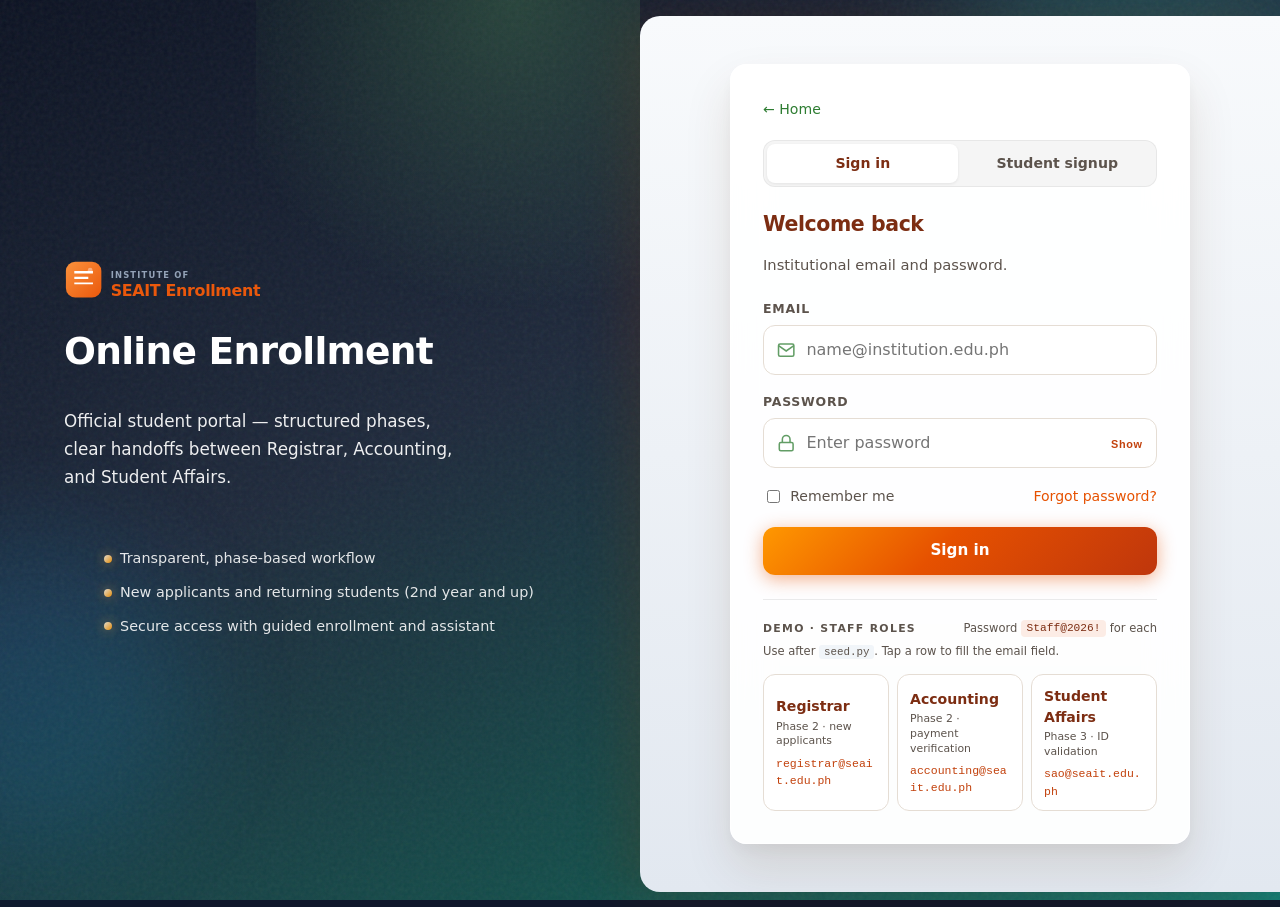
==== commit 400cffcd: "commit all" ====
--- a/frontend/public/dashboard.html
+++ b/frontend/public/dashboard.html
@@ -87,31 +87,31 @@
       </div>
     </div>
 
-    <div id="aiWelcomeBackdrop" class="ai-welcome-backdrop hidden" role="dialog" aria-modal="true" aria-labelledby="aiWelcomeTitle" aria-hidden="true">
-      <div class="ai-welcome">
-        <div class="ai-welcome__head">
-          <img src="img/seait-mark.svg" alt="" class="ai-welcome__logo" width="40" height="40" />
+    <div id="cloudAssistant" class="cloud-assistant cloud-assistant--hidden" role="dialog" aria-modal="false" aria-labelledby="cloudAssistTitle" aria-hidden="true">
+      <div class="cloud-assistant__float" aria-hidden="true">
+        <span class="cloud-assistant__puff"></span>
+        <span class="cloud-assistant__puff cloud-assistant__puff--2"></span>
+        <span class="cloud-assistant__puff cloud-assistant__puff--3"></span>
+      </div>
+      <div class="cloud-assistant__card">
+        <div class="cloud-assistant__card-head">
+          <img src="img/seait-mark.svg" alt="" width="36" height="36" class="cloud-assistant__mark" />
           <div>
-            <h2 id="aiWelcomeTitle">How can I help you?</h2>
-            <p>SEAIT enrollment assistant</p>
-          </div>
-        </div>
-        <div class="ai-welcome__body">
-          <p>
-            Ask about phases, payments, Registrar or Accounting steps, or what to do next. Open the chat anytime from
-            the button at the bottom-right.
-          </p>
-          <div class="ai-welcome__actions">
-            <button type="button" class="ds-btn ds-btn--primary" id="aiWelcomeOpenChat">Open chat assistant</button>
-            <button type="button" class="ds-btn ds-btn--ghost" id="aiWelcomeDismiss">Not now</button>
-          </div>
+            <h3 id="cloudAssistTitle">How can I help you?</h3>
+            <p class="cloud-assistant__tag">SEAIT assistant</p>
+          </div>
+        </div>
+        <p class="cloud-assistant__copy">Get instant answers about enrollment, payments, and phases — or open the full chat.</p>
+        <div class="cloud-assistant__actions">
+          <button type="button" class="ds-btn ds-btn--ghost cloud-assistant__btn-discard" id="cloudAssistDiscard">Discard</button>
+          <button type="button" class="ds-btn ds-btn--primary cloud-assistant__btn-chat" id="cloudAssistChat">Chat assistant</button>
         </div>
       </div>
     </div>
 
     <!-- Student home -->
     <template id="tpl-student-home">
-      <div class="student-dash-grid student-dash-grid--modern">
+      <div class="student-dash-single">
         <div class="ds-card ds-card--hero ds-card--enrollment-progress">
           <div class="enrollment-progress-head">
             <h2>Enrollment progress</h2>
@@ -120,14 +120,6 @@
             </p>
           </div>
           <div class="phase-dashboard phase-dashboard--stepper" id="phaseDashboardMount"></div>
-        </div>
-        <div class="ds-card ds-card--glass">
-          <h2>Enrollment history</h2>
-          <div id="historyMount"></div>
-        </div>
-        <div class="ds-card ds-card--glass">
-          <h2>Recommended next steps</h2>
-          <div id="stepsMount"></div>
         </div>
       </div>
     </template>
@@ -394,41 +386,78 @@
     </template>
 
     <template id="tpl-payments">
-      <div class="ds-card">
-        <h2>Phase 2 — Payments</h2>
-        <p class="smart-hint">
-          If you are a <strong>returning student</strong> (2nd year and up), Accounting verifies your payment — you
-          cannot complete enrollment until they approve. Pay online (GCash, bank transfer, etc.) and upload your
-          receipt, or pay in person at the Accounting office and obtain proof to upload.
-        </p>
-        <div class="phase-card__chips" style="margin-bottom: 1rem">
-          <span class="pay-chip pay-chip--cash">GCash / mobile wallet</span>
-          <span class="pay-chip">Bank transfer / online</span>
-          <span class="pay-chip">In person at Accounting</span>
-        </div>
-        <h3 style="margin-top: 0; font-size: 1rem">Upload receipt</h3>
-        <p style="color: var(--color-text-muted); font-size: 0.88rem; margin-top: 0">
-          Use a clear screenshot or PDF. Accepted: JPG, PNG, PDF, WebP.
-        </p>
-        <div id="payMsg"></div>
-        <div class="grid-2">
+      <div class="pay-page">
+        <div class="ds-card pay-page__intro">
+          <h2>Payment</h2>
+          <p class="pay-page__lead">
+            Accounting must verify your payment before enrollment can continue. Choose <strong>online</strong> (GCash) or
+            <strong>onsite</strong> (office), then attach your proof of payment.
+          </p>
+          <input type="hidden" id="payEnrollId" value="" />
+          <div class="pay-enroll-chip" id="payEnrollChip" aria-live="polite"></div>
+        </div>
+
+        <div class="pay-method-grid" role="group" aria-label="Payment method">
+          <button type="button" class="pay-method-tile is-selected" data-pay-method="online" id="payTileOnline">
+            <span class="pay-method-tile__icon pay-method-tile__icon--card" aria-hidden="true"></span>
+            <span class="pay-method-tile__title">Online payment</span>
+            <span class="pay-method-tile__sub">Fast and automated</span>
+          </button>
+          <button type="button" class="pay-method-tile" data-pay-method="onsite" id="payTileOnsite">
+            <span class="pay-method-tile__icon pay-method-tile__icon--building" aria-hidden="true"></span>
+            <span class="pay-method-tile__title">Onsite payment</span>
+            <span class="pay-method-tile__sub">Pay at the office</span>
+          </button>
+        </div>
+
+        <div class="ds-card pay-panel" id="payOnlineBlock">
+          <h3 class="pay-panel__title">Online payment details</h3>
+          <div id="payMsg"></div>
+          <div class="grid-2 pay-form-grid">
+            <div class="ds-field-inline">
+              <label for="payAmountPhp">Amount (₱) *</label>
+              <input type="text" id="payAmountPhp" inputmode="decimal" placeholder="500.00" autocomplete="off" />
+            </div>
+            <div class="ds-field-inline">
+              <label for="payGcash">GCash mobile number *</label>
+              <input type="tel" id="payGcash" placeholder="09XXXXXXXXX" autocomplete="tel" />
+            </div>
+            <div class="ds-field-inline" style="grid-column: 1 / -1">
+              <label for="payLrn">Reference (LRN / ID) *</label>
+              <input type="text" id="payLrn" placeholder="e.g. 2024-01234" autocomplete="off" />
+            </div>
+            <div class="ds-field-inline pay-otp-row" style="grid-column: 1 / -1">
+              <div class="pay-otp-field">
+                <label for="payOtp">OTP code *</label>
+                <input type="text" id="payOtp" placeholder="Enter 6 digit code" inputmode="numeric" maxlength="8" autocomplete="one-time-code" />
+              </div>
+              <button type="button" class="ds-btn ds-btn--ghost pay-send-otp" id="paySendOtp">Send OTP</button>
+            </div>
+          </div>
+          <div class="ds-field-inline pay-receipt-block">
+            <label for="payFile">Payment proof (screenshot / receipt) *</label>
+            <input type="file" id="payFile" accept=".jpg,.jpeg,.png,.pdf,.webp" />
+          </div>
+          <button type="button" class="ds-btn ds-btn--primary pay-submit-btn" id="paySubmit">Submit payment</button>
+          <div id="payList" class="pay-receipt-list"></div>
+        </div>
+
+        <div class="ds-card pay-panel pay-panel--onsite hidden" id="payOnsiteBlock">
+          <h3 class="pay-panel__title">Onsite payment</h3>
+          <p class="pay-onsite-copy">
+            Visit the <strong>Accounting office</strong> during business hours. Pay your assessed amount and obtain an
+            official receipt or acknowledgment. Upload a clear photo or scan below so staff can verify your payment.
+          </p>
           <div class="ds-field-inline">
-            <label>Enrollment ID *</label>
-            <input type="number" id="payEnrollId" min="1" />
-          </div>
-          <div class="ds-field-inline">
-            <label>Amount (PHP)</label>
-            <input type="text" id="payAmount" placeholder="15000.00" />
-          </div>
-          <div class="ds-field-inline" style="grid-column: 1 / -1">
-            <label>Receipt file *</label>
-            <input type="file" id="payFile" accept=".jpg,.jpeg,.png,.pdf,.webp" />
-          </div>
-        </div>
-        <button type="button" class="ds-btn ds-btn--primary" id="payUpload" style="width: auto; margin-top: 0.75rem">
-          Upload receipt
-        </button>
-        <div id="payList" style="margin-top: 1rem; font-size: 0.9rem; color: var(--color-text-muted)"></div>
+            <label for="payAmountOnsite">Amount paid (₱)</label>
+            <input type="text" id="payAmountOnsite" inputmode="decimal" placeholder="Optional" />
+          </div>
+          <div class="ds-field-inline pay-receipt-block">
+            <label for="payFileOnsite">Official receipt / proof *</label>
+            <input type="file" id="payFileOnsite" accept=".jpg,.jpeg,.png,.pdf,.webp" />
+          </div>
+          <button type="button" class="ds-btn ds-btn--primary pay-submit-btn" id="paySubmitOnsite">Submit payment</button>
+        </div>
       </div>
     </template>
 
--- a/frontend/public/css/design-system.css
+++ b/frontend/public/css/design-system.css
@@ -2273,9 +2273,9 @@
 
 /* ---------- Brand logos (index / login / header) ---------- */
 .land-header__logo-img {
-  height: 42px;
+  height: 44px;
   width: auto;
-  max-width: min(200px, 52vw);
+  max-width: min(280px, 72vw);
   display: block;
   filter: drop-shadow(0 2px 12px rgba(0, 0, 0, 0.15));
 }
@@ -2286,7 +2286,7 @@
 }
 
 .login-brand__logo {
-  max-width: min(220px, 100%);
+  max-width: min(300px, 100%);
   height: auto;
   display: block;
 }
@@ -2303,9 +2303,9 @@
 }
 
 .app-header__logo-img {
-  height: 36px;
+  height: 38px;
   width: auto;
-  max-width: min(160px, 45vw);
+  max-width: min(220px, 52vw);
   display: block;
 }
 
@@ -2638,3 +2638,389 @@
   backdrop-filter: blur(8px);
   border: 1px solid rgba(234, 88, 12, 0.1);
 }
+
+/* Student dashboard — single focus card */
+.student-dash-single {
+  max-width: 960px;
+  margin: 0 auto;
+}
+
+/* ---------- Floating cloud assistant ---------- */
+.cloud-assistant {
+  position: fixed;
+  bottom: 1.25rem;
+  left: 1.25rem;
+  z-index: 10035;
+  max-width: min(340px, calc(100vw - 2.5rem));
+  pointer-events: none;
+}
+
+.cloud-assistant--hidden {
+  opacity: 0;
+  visibility: hidden;
+  transform: translateY(16px) scale(0.96);
+  pointer-events: none;
+}
+
+.cloud-assistant:not(.cloud-assistant--hidden) {
+  pointer-events: auto;
+  animation: cloudAssistEnter 0.55s var(--ease-out) both;
+}
+
+@keyframes cloudAssistEnter {
+  from {
+    opacity: 0;
+    transform: translateY(20px) scale(0.94);
+  }
+  to {
+    opacity: 1;
+    transform: translateY(0) scale(1);
+  }
+}
+
+.cloud-assistant__float {
+  position: absolute;
+  left: 50%;
+  top: -28px;
+  transform: translateX(-50%);
+  width: 120px;
+  height: 48px;
+  pointer-events: none;
+  animation: cloudBob 5s ease-in-out infinite;
+}
+
+@keyframes cloudBob {
+  0%,
+  100% {
+    transform: translateX(-50%) translateY(0);
+  }
+  50% {
+    transform: translateX(-50%) translateY(-6px);
+  }
+}
+
+.cloud-assistant__puff {
+  position: absolute;
+  background: linear-gradient(180deg, #fff 0%, #fff7ed 100%);
+  border-radius: 50%;
+  box-shadow:
+    0 4px 20px rgba(234, 88, 12, 0.12),
+    0 1px 0 rgba(255, 255, 255, 0.9) inset;
+  opacity: 0.95;
+}
+
+.cloud-assistant__puff:first-child {
+  width: 64px;
+  height: 40px;
+  left: 28px;
+  top: 8px;
+}
+
+.cloud-assistant__puff--2 {
+  width: 48px;
+  height: 36px;
+  left: 0;
+  top: 12px;
+}
+
+.cloud-assistant__puff--3 {
+  width: 52px;
+  height: 34px;
+  left: 68px;
+  top: 14px;
+}
+
+.cloud-assistant__card {
+  position: relative;
+  background: linear-gradient(165deg, #ffffff 0%, #fffbeb 100%);
+  border: 1px solid rgba(234, 88, 12, 0.2);
+  border-radius: var(--radius-lg);
+  padding: 1.15rem 1.25rem 1.2rem;
+  box-shadow:
+    0 20px 50px rgba(234, 88, 12, 0.15),
+    0 8px 24px rgba(15, 23, 42, 0.08);
+}
+
+.cloud-assistant__card-head {
+  display: flex;
+  align-items: center;
+  gap: 0.75rem;
+  margin-bottom: 0.65rem;
+}
+
+.cloud-assistant__mark {
+  border-radius: 10px;
+  box-shadow: 0 4px 12px rgba(234, 88, 12, 0.25);
+  flex-shrink: 0;
+}
+
+.cloud-assistant__card-head h3 {
+  margin: 0;
+  font-size: 1.05rem;
+  font-weight: 700;
+  color: #9a3412;
+}
+
+.cloud-assistant__tag {
+  margin: 0.1rem 0 0;
+  font-size: 0.72rem;
+  color: #ea580c;
+  font-weight: 600;
+}
+
+.cloud-assistant__copy {
+  margin: 0 0 1rem;
+  font-size: 0.88rem;
+  line-height: 1.55;
+  color: #57534e;
+}
+
+.cloud-assistant__actions {
+  display: flex;
+  flex-wrap: wrap;
+  gap: 0.5rem;
+}
+
+.cloud-assistant__btn-discard {
+  flex: 1;
+  min-width: 100px;
+}
+
+.cloud-assistant__btn-chat {
+  flex: 1.2;
+  min-width: 120px;
+  border-radius: 999px;
+  box-shadow: 0 6px 20px rgba(234, 88, 12, 0.35);
+}
+
+@media (max-width: 600px) {
+  .cloud-assistant {
+    left: 0.75rem;
+    right: 0.75rem;
+    max-width: none;
+  }
+}
+
+/* ---------- Payment page (online / onsite) ---------- */
+.pay-page {
+  display: flex;
+  flex-direction: column;
+  gap: 1.15rem;
+  max-width: 820px;
+  margin: 0 auto;
+}
+
+.pay-page__intro h2 {
+  margin-top: 0;
+  color: #431407;
+}
+
+.pay-page__lead {
+  margin: 0;
+  color: #57534e;
+  line-height: 1.6;
+  font-size: 0.95rem;
+}
+
+.pay-enroll-chip {
+  margin-top: 0.85rem;
+  padding: 0.55rem 0.75rem;
+  background: rgba(255, 255, 255, 0.9);
+  border: 1px solid rgba(234, 88, 12, 0.15);
+  border-radius: var(--radius-md);
+  font-size: 0.85rem;
+  color: #44403c;
+}
+
+.pay-enroll-chip__label {
+  font-weight: 600;
+  color: #78716c;
+}
+
+.pay-enroll-chip--warn {
+  color: #b45309;
+  font-weight: 600;
+}
+
+.pay-method-grid {
+  display: grid;
+  grid-template-columns: 1fr 1fr;
+  gap: 1rem;
+}
+
+@media (max-width: 560px) {
+  .pay-method-grid {
+    grid-template-columns: 1fr;
+  }
+}
+
+.pay-method-tile {
+  display: flex;
+  flex-direction: column;
+  align-items: flex-start;
+  gap: 0.35rem;
+  padding: 1.15rem 1.2rem;
+  border-radius: var(--radius-lg);
+  border: 2px solid #e7e5e4;
+  background: #fff;
+  cursor: pointer;
+  font: inherit;
+  text-align: left;
+  transition:
+    border-color 0.25s var(--ease-out),
+    box-shadow 0.25s var(--ease-out),
+    transform 0.2s ease;
+}
+
+.pay-method-tile:hover {
+  border-color: rgba(234, 88, 12, 0.35);
+  box-shadow: 0 8px 28px rgba(234, 88, 12, 0.08);
+}
+
+.pay-method-tile.is-selected {
+  border-color: #ea580c;
+  box-shadow: 0 0 0 3px rgba(251, 146, 60, 0.25);
+}
+
+.pay-method-tile__icon {
+  width: 40px;
+  height: 28px;
+  border-radius: 6px;
+  margin-bottom: 0.15rem;
+}
+
+.pay-method-tile__icon--card {
+  background: linear-gradient(135deg, #fcd34d 0%, #f59e0b 50%, #d97706 100%);
+  box-shadow: 0 2px 8px rgba(217, 119, 6, 0.35);
+}
+
+.pay-method-tile__icon--building {
+  background: linear-gradient(135deg, #e7e5e4 0%, #d6d3d1 100%);
+  border: 1px solid #d6d3d1;
+}
+
+.pay-method-tile.is-selected .pay-method-tile__icon--building {
+  background: linear-gradient(135deg, #fed7aa 0%, #fdba74 100%);
+  border-color: #fb923c;
+}
+
+.pay-method-tile__title {
+  font-weight: 700;
+  font-size: 1.02rem;
+  color: #1c1917;
+}
+
+.pay-method-tile__sub {
+  font-size: 0.8rem;
+  color: #78716c;
+}
+
+.pay-panel__title {
+  margin-top: 0;
+  font-size: 1.05rem;
+  color: #431407;
+}
+
+.pay-form-grid {
+  margin-top: 0.5rem;
+}
+
+.pay-otp-row {
+  display: flex;
+  flex-wrap: wrap;
+  align-items: flex-end;
+  gap: 0.65rem;
+}
+
+.pay-otp-field {
+  flex: 1;
+  min-width: 160px;
+}
+
+.pay-send-otp {
+  width: auto;
+  padding: 0.65rem 1rem;
+  border-radius: var(--radius-md);
+  margin-bottom: 0.05rem;
+}
+
+.pay-receipt-block {
+  margin-top: 1rem;
+}
+
+.pay-submit-btn {
+  width: 100%;
+  margin-top: 1.1rem;
+  border-radius: 999px;
+  padding: 0.85rem 1.25rem;
+  font-weight: 700;
+  font-size: 1rem;
+  box-shadow: 0 10px 32px rgba(234, 88, 12, 0.35);
+}
+
+.pay-onsite-copy {
+  color: #57534e;
+  line-height: 1.6;
+  font-size: 0.92rem;
+  margin: 0 0 1rem;
+}
+
+.pay-receipt-list {
+  margin-top: 1rem;
+  font-size: 0.88rem;
+  color: var(--color-text-muted);
+}
+
+.pay-receipt-list__ul {
+  margin: 0;
+  padding-left: 1.2rem;
+}
+
+.pay-receipt-list__empty {
+  margin: 0;
+  color: var(--color-text-muted);
+}
+
+/* Top-right OTP toast */
+.toast-root--top-right {
+  top: 1rem;
+  right: 1rem;
+  bottom: auto;
+  left: auto;
+  flex-direction: column;
+  align-items: flex-end;
+}
+
+.toast--otp {
+  pointer-events: auto;
+  border: 1px solid #e7e5e4;
+  background: #fff;
+  box-shadow: 0 12px 40px rgba(15, 23, 42, 0.12);
+  display: flex;
+  align-items: flex-start;
+  gap: 0.65rem;
+  max-width: min(360px, calc(100vw - 2rem));
+}
+
+.toast--otp .toast__msg {
+  flex: 1;
+  font-size: 0.9rem;
+  line-height: 1.45;
+}
+
+.toast__dismiss {
+  flex-shrink: 0;
+  background: none;
+  border: none;
+  font-size: 1.35rem;
+  line-height: 1;
+  cursor: pointer;
+  color: #a8a29e;
+  padding: 0 0.15rem;
+  border-radius: var(--radius-sm);
+}
+
+.toast__dismiss:hover {
+  color: #57534e;
+  background: #f5f5f4;
+}
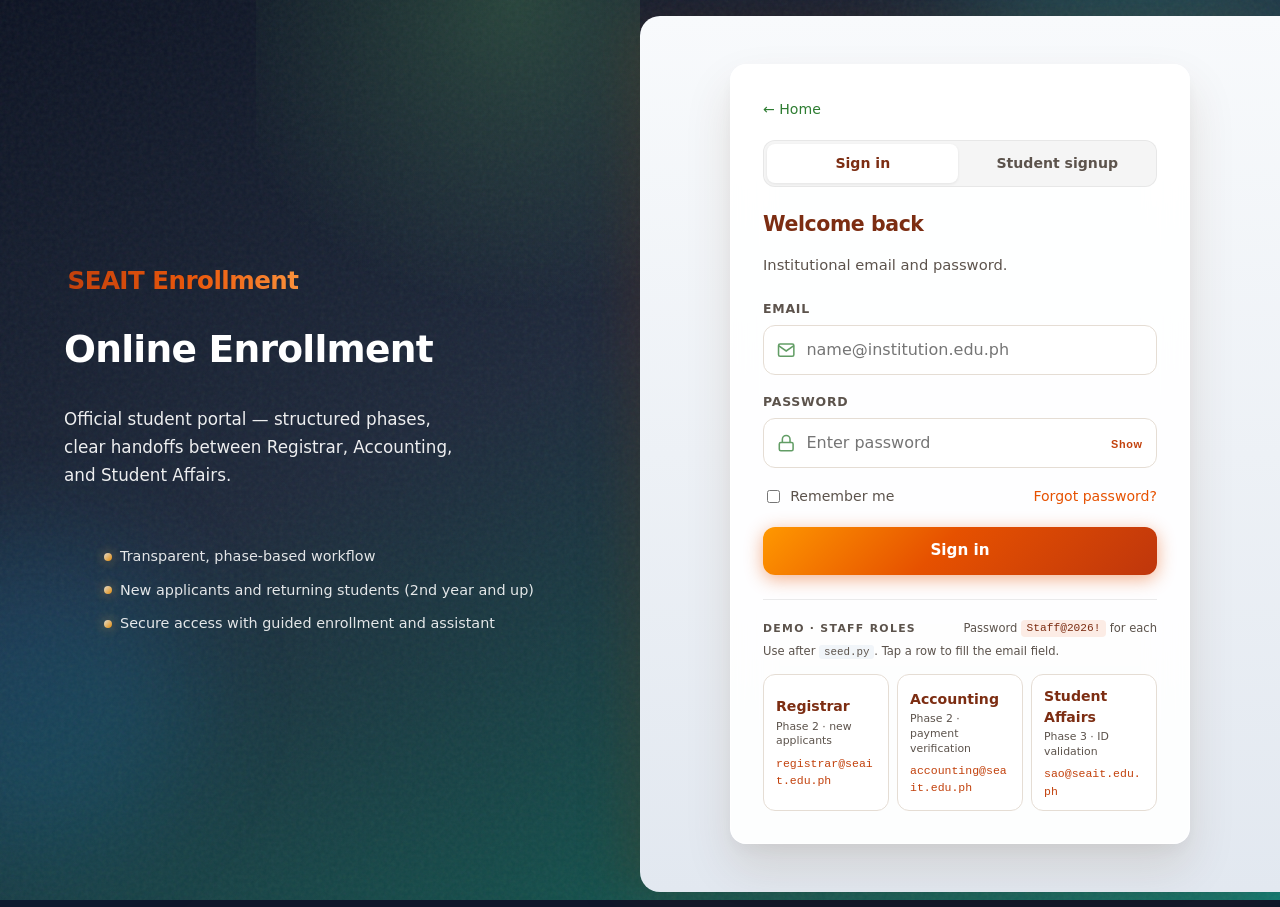
==== commit c157b376: "Commit all" ====
--- a/frontend/public/dashboard.html
+++ b/frontend/public/dashboard.html
@@ -16,7 +16,7 @@
       <div class="app-header__left">
         <button type="button" class="app-header__menu-btn" id="menuBtn" aria-label="Open menu">☰</button>
         <a href="dashboard.html" class="app-header__brand-link" aria-label="SEAIT Enrollment home">
-          <img src="img/seait-logo.svg" alt="SEAIT" class="app-header__logo-img" width="152" height="38" />
+          <img src="img/seait-logo.svg" alt="SEAIT Enrollment" class="app-header__logo-img" width="220" height="40" />
         </a>
       </div>
       <div class="app-header__right">
@@ -87,24 +87,27 @@
       </div>
     </div>
 
-    <div id="cloudAssistant" class="cloud-assistant cloud-assistant--hidden" role="dialog" aria-modal="false" aria-labelledby="cloudAssistTitle" aria-hidden="true">
-      <div class="cloud-assistant__float" aria-hidden="true">
-        <span class="cloud-assistant__puff"></span>
-        <span class="cloud-assistant__puff cloud-assistant__puff--2"></span>
-        <span class="cloud-assistant__puff cloud-assistant__puff--3"></span>
-      </div>
-      <div class="cloud-assistant__card">
-        <div class="cloud-assistant__card-head">
-          <img src="img/seait-mark.svg" alt="" width="36" height="36" class="cloud-assistant__mark" />
-          <div>
-            <h3 id="cloudAssistTitle">How can I help you?</h3>
-            <p class="cloud-assistant__tag">SEAIT assistant</p>
-          </div>
-        </div>
-        <p class="cloud-assistant__copy">Get instant answers about enrollment, payments, and phases — or open the full chat.</p>
-        <div class="cloud-assistant__actions">
-          <button type="button" class="ds-btn ds-btn--ghost cloud-assistant__btn-discard" id="cloudAssistDiscard">Discard</button>
-          <button type="button" class="ds-btn ds-btn--primary cloud-assistant__btn-chat" id="cloudAssistChat">Chat assistant</button>
+    <div id="cloudAssistLayer" class="cloud-assistant-layer cloud-assistant-layer--hidden" aria-hidden="true">
+      <button type="button" class="cloud-assistant-backdrop" id="cloudAssistBackdrop" aria-label="Close welcome message"></button>
+      <div id="cloudAssistant" class="cloud-assistant" role="dialog" aria-modal="true" aria-labelledby="cloudAssistTitle">
+        <div class="cloud-assistant__float" aria-hidden="true">
+          <span class="cloud-assistant__puff"></span>
+          <span class="cloud-assistant__puff cloud-assistant__puff--2"></span>
+          <span class="cloud-assistant__puff cloud-assistant__puff--3"></span>
+        </div>
+        <div class="cloud-assistant__card">
+          <div class="cloud-assistant__card-head">
+            <img src="img/seait-mark.svg" alt="" width="36" height="36" class="cloud-assistant__mark" />
+            <div>
+              <h3 id="cloudAssistTitle">How can I help you?</h3>
+              <p class="cloud-assistant__tag">SEAIT assistant</p>
+            </div>
+          </div>
+          <p class="cloud-assistant__copy">Get instant answers about enrollment, payments, and phases — or open the full chat.</p>
+          <div class="cloud-assistant__actions">
+            <button type="button" class="ds-btn ds-btn--ghost cloud-assistant__btn-discard" id="cloudAssistDiscard">Discard</button>
+            <button type="button" class="ds-btn ds-btn--primary cloud-assistant__btn-chat" id="cloudAssistChat">Chat assistant</button>
+          </div>
         </div>
       </div>
     </div>
@@ -387,6 +390,7 @@
 
     <template id="tpl-payments">
       <div class="pay-page">
+        <div id="payPageAlert" class="pay-page__alert" role="status" aria-live="polite"></div>
         <div class="ds-card pay-page__intro">
           <h2>Payment</h2>
           <p class="pay-page__lead">
@@ -412,7 +416,6 @@
 
         <div class="ds-card pay-panel" id="payOnlineBlock">
           <h3 class="pay-panel__title">Online payment details</h3>
-          <div id="payMsg"></div>
           <div class="grid-2 pay-form-grid">
             <div class="ds-field-inline">
               <label for="payAmountPhp">Amount (₱) *</label>
--- a/frontend/public/css/design-system.css
+++ b/frontend/public/css/design-system.css
@@ -2311,8 +2311,9 @@
 
 @media (max-width: 520px) {
   .app-header__logo-img {
-    max-width: 120px;
-    height: 28px;
+    max-width: min(200px, 58vw);
+    height: auto;
+    max-height: 32px;
   }
 }
 
@@ -2645,36 +2646,80 @@
   margin: 0 auto;
 }
 
-/* ---------- Floating cloud assistant ---------- */
-.cloud-assistant {
+/* ---------- Welcome cloud (centered modal + backdrop) ---------- */
+.cloud-assistant-layer {
   position: fixed;
-  bottom: 1.25rem;
-  left: 1.25rem;
-  z-index: 10035;
-  max-width: min(340px, calc(100vw - 2.5rem));
+  inset: 0;
+  z-index: 10060;
+  display: flex;
+  align-items: center;
+  justify-content: center;
+  padding: 1.25rem;
+  box-sizing: border-box;
+}
+
+.cloud-assistant-layer--hidden {
+  visibility: hidden;
+  opacity: 0;
   pointer-events: none;
-}
-
-.cloud-assistant--hidden {
-  opacity: 0;
-  visibility: hidden;
-  transform: translateY(16px) scale(0.96);
-  pointer-events: none;
-}
-
-.cloud-assistant:not(.cloud-assistant--hidden) {
+  transition:
+    opacity 0.35s var(--ease-out),
+    visibility 0.35s;
+}
+
+.cloud-assistant-layer:not(.cloud-assistant-layer--hidden) {
+  opacity: 1;
+  visibility: visible;
   pointer-events: auto;
-  animation: cloudAssistEnter 0.55s var(--ease-out) both;
+}
+
+.cloud-assistant-backdrop {
+  position: absolute;
+  inset: 0;
+  border: none;
+  margin: 0;
+  padding: 0;
+  background: rgba(28, 25, 23, 0.5);
+  backdrop-filter: blur(10px);
+  -webkit-backdrop-filter: blur(10px);
+  cursor: pointer;
+  animation: cloudBackdropIn 0.4s var(--ease-out) both;
+}
+
+@keyframes cloudBackdropIn {
+  from {
+    opacity: 0;
+  }
+  to {
+    opacity: 1;
+  }
+}
+
+.cloud-assistant-layer .cloud-assistant {
+  position: relative;
+  bottom: auto;
+  left: auto;
+  z-index: 1;
+  max-width: min(400px, calc(100vw - 2.5rem));
+  width: 100%;
+  pointer-events: auto;
+}
+
+.cloud-assistant-layer:not(.cloud-assistant-layer--hidden) .cloud-assistant {
+  animation: cloudAssistEnter 0.65s cubic-bezier(0.22, 1, 0.36, 1) both;
+  animation-delay: 0.06s;
 }
 
 @keyframes cloudAssistEnter {
   from {
     opacity: 0;
-    transform: translateY(20px) scale(0.94);
+    transform: translateY(24px) scale(0.88);
+    filter: blur(3px);
   }
   to {
     opacity: 1;
     transform: translateY(0) scale(1);
+    filter: blur(0);
   }
 }
 
@@ -2794,9 +2839,11 @@
 }
 
 @media (max-width: 600px) {
-  .cloud-assistant {
-    left: 0.75rem;
-    right: 0.75rem;
+  .cloud-assistant-layer {
+    padding: 1rem;
+  }
+
+  .cloud-assistant-layer .cloud-assistant {
     max-width: none;
   }
 }
@@ -2808,6 +2855,37 @@
   gap: 1.15rem;
   max-width: 820px;
   margin: 0 auto;
+}
+
+.pay-page__alert {
+  min-height: 0;
+  font-size: 0.88rem;
+  line-height: 1.45;
+}
+
+.pay-page__alert:empty {
+  display: none;
+}
+
+.pay-page__alert--error {
+  padding: 0.65rem 0.85rem;
+  border-radius: var(--radius-md);
+  background: rgba(185, 28, 28, 0.08);
+  border: 1px solid rgba(185, 28, 28, 0.22);
+  color: #7f1d1d;
+}
+
+.pay-page__alert--success {
+  padding: 0.65rem 0.85rem;
+  border-radius: var(--radius-md);
+  background: rgba(22, 101, 52, 0.08);
+  border: 1px solid rgba(22, 101, 52, 0.22);
+  color: #14532d;
+}
+
+.pay-page__intro {
+  border: 1px solid rgba(234, 88, 12, 0.12);
+  box-shadow: 0 12px 40px rgba(234, 88, 12, 0.06);
 }
 
 .pay-page__intro h2 {
@@ -2859,27 +2937,38 @@
   flex-direction: column;
   align-items: flex-start;
   gap: 0.35rem;
-  padding: 1.15rem 1.2rem;
-  border-radius: var(--radius-lg);
+  padding: 1.25rem 1.35rem;
+  border-radius: 1rem;
   border: 2px solid #e7e5e4;
-  background: #fff;
+  background: linear-gradient(165deg, #ffffff 0%, #fafaf9 100%);
   cursor: pointer;
   font: inherit;
   text-align: left;
   transition:
     border-color 0.25s var(--ease-out),
     box-shadow 0.25s var(--ease-out),
-    transform 0.2s ease;
+    transform 0.22s var(--ease-out),
+    background 0.25s ease;
 }
 
 .pay-method-tile:hover {
-  border-color: rgba(234, 88, 12, 0.35);
-  box-shadow: 0 8px 28px rgba(234, 88, 12, 0.08);
+  border-color: rgba(234, 88, 12, 0.4);
+  box-shadow: 0 12px 36px rgba(234, 88, 12, 0.1);
+  transform: translateY(-2px);
+}
+
+.pay-method-tile:focus-visible {
+  outline: none;
+  border-color: #ea580c;
+  box-shadow: 0 0 0 3px rgba(251, 146, 60, 0.35);
 }
 
 .pay-method-tile.is-selected {
   border-color: #ea580c;
-  box-shadow: 0 0 0 3px rgba(251, 146, 60, 0.25);
+  background: linear-gradient(165deg, #fffbeb 0%, #ffffff 100%);
+  box-shadow:
+    0 0 0 3px rgba(251, 146, 60, 0.22),
+    0 16px 40px rgba(234, 88, 12, 0.12);
 }
 
 .pay-method-tile__icon {
@@ -2913,6 +3002,11 @@
 .pay-method-tile__sub {
   font-size: 0.8rem;
   color: #78716c;
+}
+
+.pay-panel {
+  border: 1px solid rgba(234, 88, 12, 0.1);
+  box-shadow: 0 8px 32px rgba(15, 23, 42, 0.06);
 }
 
 .pay-panel__title {
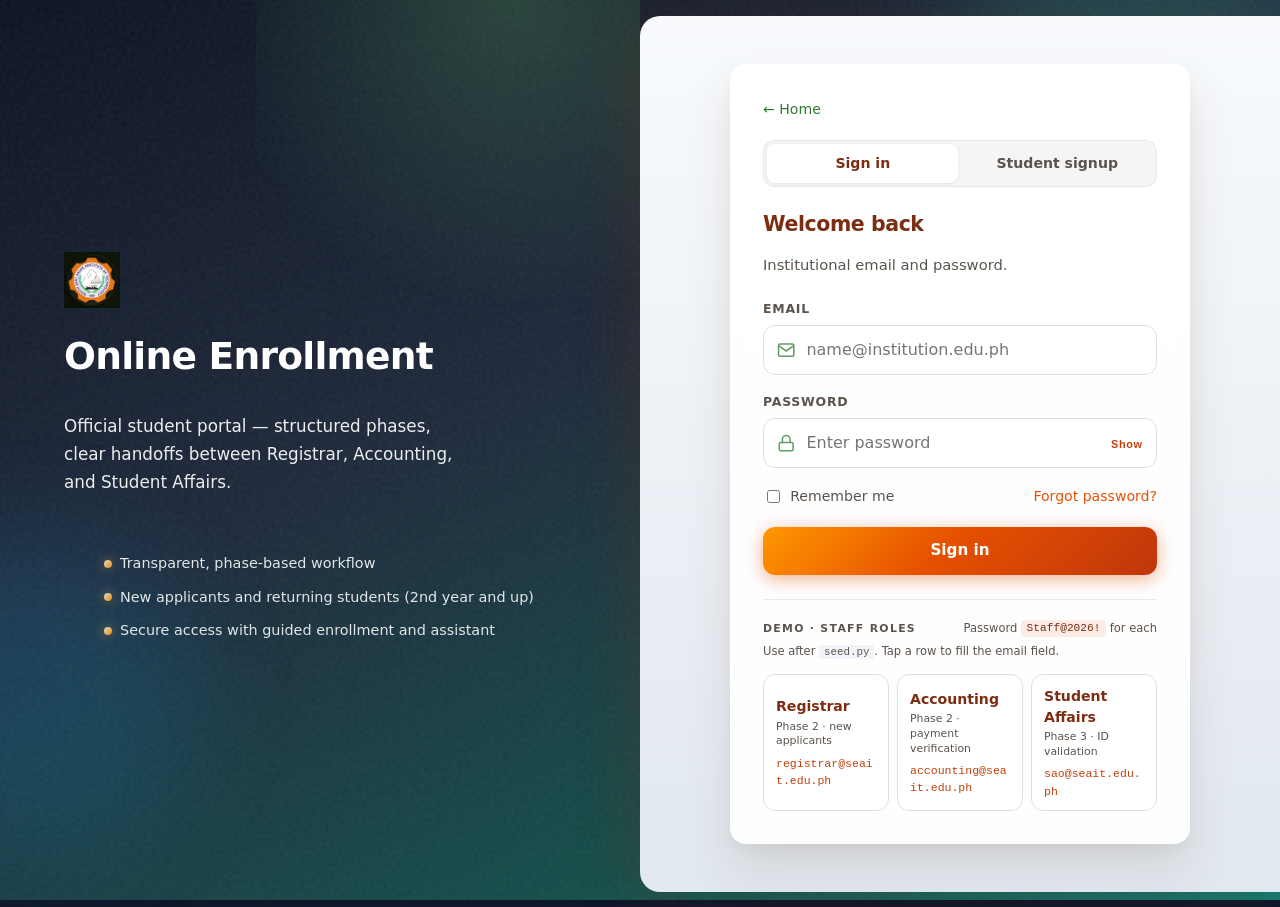
==== commit 54f6cca7: "commit all" ====
--- a/frontend/public/dashboard.html
+++ b/frontend/public/dashboard.html
@@ -16,7 +16,15 @@
       <div class="app-header__left">
         <button type="button" class="app-header__menu-btn" id="menuBtn" aria-label="Open menu">☰</button>
         <a href="dashboard.html" class="app-header__brand-link" aria-label="SEAIT Enrollment home">
-          <img src="img/seait-logo.svg" alt="SEAIT Enrollment" class="app-header__logo-img" width="220" height="40" />
+          <img
+            src="img/seait-logo.jpg"
+            alt="SEAIT Enrollment"
+            class="app-header__logo-img"
+            width="260"
+            height="48"
+            decoding="async"
+            onerror="this.onerror=null;this.src='img/seait-logo.svg'"
+          />
         </a>
       </div>
       <div class="app-header__right">
@@ -89,24 +97,32 @@
 
     <div id="cloudAssistLayer" class="cloud-assistant-layer cloud-assistant-layer--hidden" aria-hidden="true">
       <button type="button" class="cloud-assistant-backdrop" id="cloudAssistBackdrop" aria-label="Close welcome message"></button>
-      <div id="cloudAssistant" class="cloud-assistant" role="dialog" aria-modal="true" aria-labelledby="cloudAssistTitle">
-        <div class="cloud-assistant__float" aria-hidden="true">
-          <span class="cloud-assistant__puff"></span>
-          <span class="cloud-assistant__puff cloud-assistant__puff--2"></span>
-          <span class="cloud-assistant__puff cloud-assistant__puff--3"></span>
-        </div>
-        <div class="cloud-assistant__card">
-          <div class="cloud-assistant__card-head">
-            <img src="img/seait-mark.svg" alt="" width="36" height="36" class="cloud-assistant__mark" />
-            <div>
-              <h3 id="cloudAssistTitle">How can I help you?</h3>
-              <p class="cloud-assistant__tag">SEAIT assistant</p>
-            </div>
-          </div>
-          <p class="cloud-assistant__copy">Get instant answers about enrollment, payments, and phases — or open the full chat.</p>
-          <div class="cloud-assistant__actions">
-            <button type="button" class="ds-btn ds-btn--ghost cloud-assistant__btn-discard" id="cloudAssistDiscard">Discard</button>
-            <button type="button" class="ds-btn ds-btn--primary cloud-assistant__btn-chat" id="cloudAssistChat">Chat assistant</button>
+      <div class="cloud-assistant-anchor">
+        <div id="cloudAssistant" class="cloud-assistant" role="dialog" aria-modal="true" aria-labelledby="cloudAssistTitle">
+          <div class="cloud-assistant__float" aria-hidden="true">
+            <span class="cloud-assistant__puff"></span>
+            <span class="cloud-assistant__puff cloud-assistant__puff--2"></span>
+            <span class="cloud-assistant__puff cloud-assistant__puff--3"></span>
+          </div>
+          <div class="cloud-assistant__card">
+            <div class="cloud-assistant__card-head">
+              <img src="img/seait-mark.svg" alt="" width="36" height="36" class="cloud-assistant__mark" onerror="this.style.display='none'" />
+              <div>
+                <h3 id="cloudAssistTitle">How can I help you?</h3>
+                <p class="cloud-assistant__tag">SEAIT assistant</p>
+              </div>
+            </div>
+            <p class="cloud-assistant__copy">
+              Get instant answers about enrollment, payments, and phases — or open the full assistant.
+            </p>
+            <ul class="cloud-assistant__tips" aria-label="Quick tips">
+              <li>Check your phase stepper above for what to do next.</li>
+              <li>Use Payments after Registrar approves your form (when applicable).</li>
+            </ul>
+            <div class="cloud-assistant__actions">
+              <button type="button" class="ds-btn ds-btn--ghost cloud-assistant__btn-discard" id="cloudAssistDiscard">Not now</button>
+              <button type="button" class="ds-btn ds-btn--primary cloud-assistant__btn-chat" id="cloudAssistChat">Open chat</button>
+            </div>
           </div>
         </div>
       </div>
--- a/frontend/public/css/design-system.css
+++ b/frontend/public/css/design-system.css
@@ -1555,6 +1555,15 @@
   transform: scale(0.96);
 }
 
+.fab-chat--welcome-open {
+  opacity: 0 !important;
+  pointer-events: none !important;
+  transform: scale(0.88) translateY(10px) !important;
+  transition:
+    opacity 0.35s var(--ease-out),
+    transform 0.35s var(--ease-out);
+}
+
 .chat-drawer {
   position: fixed;
   bottom: 5.5rem;
@@ -2275,8 +2284,10 @@
 .land-header__logo-img {
   height: 44px;
   width: auto;
-  max-width: min(280px, 72vw);
+  max-width: min(320px, 78vw);
   display: block;
+  object-fit: contain;
+  object-position: left center;
   filter: drop-shadow(0 2px 12px rgba(0, 0, 0, 0.15));
 }
 
@@ -2286,9 +2297,12 @@
 }
 
 .login-brand__logo {
-  max-width: min(300px, 100%);
+  max-width: min(340px, 100%);
   height: auto;
+  max-height: 56px;
   display: block;
+  object-fit: contain;
+  object-position: left center;
 }
 
 .login-brand h1 {
@@ -2303,10 +2317,12 @@
 }
 
 .app-header__logo-img {
-  height: 38px;
+  height: 40px;
   width: auto;
-  max-width: min(220px, 52vw);
+  max-width: min(300px, 58vw);
   display: block;
+  object-fit: contain;
+  object-position: left center;
 }
 
 @media (max-width: 520px) {
@@ -2650,12 +2666,9 @@
 .cloud-assistant-layer {
   position: fixed;
   inset: 0;
-  z-index: 10060;
-  display: flex;
-  align-items: center;
-  justify-content: center;
-  padding: 1.25rem;
+  z-index: 100080;
   box-sizing: border-box;
+  isolation: isolate;
 }
 
 .cloud-assistant-layer--hidden {
@@ -2686,6 +2699,17 @@
   animation: cloudBackdropIn 0.4s var(--ease-out) both;
 }
 
+.cloud-assistant-anchor {
+  position: absolute;
+  inset: 0;
+  display: flex;
+  align-items: center;
+  justify-content: center;
+  padding: clamp(1rem, 4vw, 2rem);
+  box-sizing: border-box;
+  pointer-events: none;
+}
+
 @keyframes cloudBackdropIn {
   from {
     opacity: 0;
@@ -2700,9 +2724,10 @@
   bottom: auto;
   left: auto;
   z-index: 1;
-  max-width: min(400px, calc(100vw - 2.5rem));
+  max-width: min(420px, calc(100vw - 2rem));
   width: 100%;
   pointer-events: auto;
+  margin: 0;
 }
 
 .cloud-assistant-layer:not(.cloud-assistant-layer--hidden) .cloud-assistant {
@@ -2779,11 +2804,39 @@
   position: relative;
   background: linear-gradient(165deg, #ffffff 0%, #fffbeb 100%);
   border: 1px solid rgba(234, 88, 12, 0.2);
-  border-radius: var(--radius-lg);
-  padding: 1.15rem 1.25rem 1.2rem;
+  border-radius: 1.35rem 1.5rem 1.25rem 1.4rem / 1.2rem 1.35rem 1.4rem 1.3rem;
+  padding: 1.25rem 1.35rem 1.3rem;
   box-shadow:
-    0 20px 50px rgba(234, 88, 12, 0.15),
-    0 8px 24px rgba(15, 23, 42, 0.08);
+    0 24px 56px rgba(234, 88, 12, 0.18),
+    0 10px 28px rgba(15, 23, 42, 0.1),
+    0 0 0 1px rgba(255, 255, 255, 0.65) inset;
+  animation: cloudCardGlow 4.5s ease-in-out infinite;
+}
+
+@keyframes cloudCardGlow {
+  0%,
+  100% {
+    box-shadow:
+      0 24px 56px rgba(234, 88, 12, 0.16),
+      0 10px 28px rgba(15, 23, 42, 0.09),
+      0 0 0 1px rgba(255, 255, 255, 0.65) inset;
+  }
+  50% {
+    box-shadow:
+      0 28px 64px rgba(251, 146, 60, 0.22),
+      0 12px 32px rgba(15, 23, 42, 0.11),
+      0 0 0 1px rgba(255, 255, 255, 0.75) inset;
+  }
+}
+
+@media (prefers-reduced-motion: reduce) {
+  .cloud-assistant__card {
+    animation: none;
+  }
+
+  .cloud-assistant-layer:not(.cloud-assistant-layer--hidden) .cloud-assistant {
+    animation: none;
+  }
 }
 
 .cloud-assistant__card-head {
@@ -2814,35 +2867,53 @@
 }
 
 .cloud-assistant__copy {
-  margin: 0 0 1rem;
+  margin: 0 0 0.75rem;
   font-size: 0.88rem;
   line-height: 1.55;
   color: #57534e;
 }
 
+.cloud-assistant__tips {
+  margin: 0 0 1.1rem;
+  padding: 0.65rem 0.75rem 0.65rem 1.35rem;
+  font-size: 0.78rem;
+  line-height: 1.5;
+  color: #57534e;
+  background: rgba(255, 251, 235, 0.85);
+  border: 1px solid rgba(234, 88, 12, 0.12);
+  border-radius: var(--radius-md);
+}
+
+.cloud-assistant__tips li {
+  margin: 0.2rem 0;
+}
+
 .cloud-assistant__actions {
-  display: flex;
-  flex-wrap: wrap;
-  gap: 0.5rem;
-}
-
-.cloud-assistant__btn-discard {
-  flex: 1;
-  min-width: 100px;
-}
-
+  display: grid;
+  grid-template-columns: minmax(0, 1fr) minmax(0, 1.25fr);
+  gap: 0.65rem;
+  align-items: stretch;
+}
+
+.cloud-assistant__btn-discard,
 .cloud-assistant__btn-chat {
-  flex: 1.2;
-  min-width: 120px;
+  min-width: 0;
+  width: 100%;
+  justify-content: center;
+}
+
+.cloud-assistant__btn-chat {
   border-radius: 999px;
   box-shadow: 0 6px 20px rgba(234, 88, 12, 0.35);
 }
 
+@media (max-width: 380px) {
+  .cloud-assistant__actions {
+    grid-template-columns: 1fr;
+  }
+}
+
 @media (max-width: 600px) {
-  .cloud-assistant-layer {
-    padding: 1rem;
-  }
-
   .cloud-assistant-layer .cloud-assistant {
     max-width: none;
   }
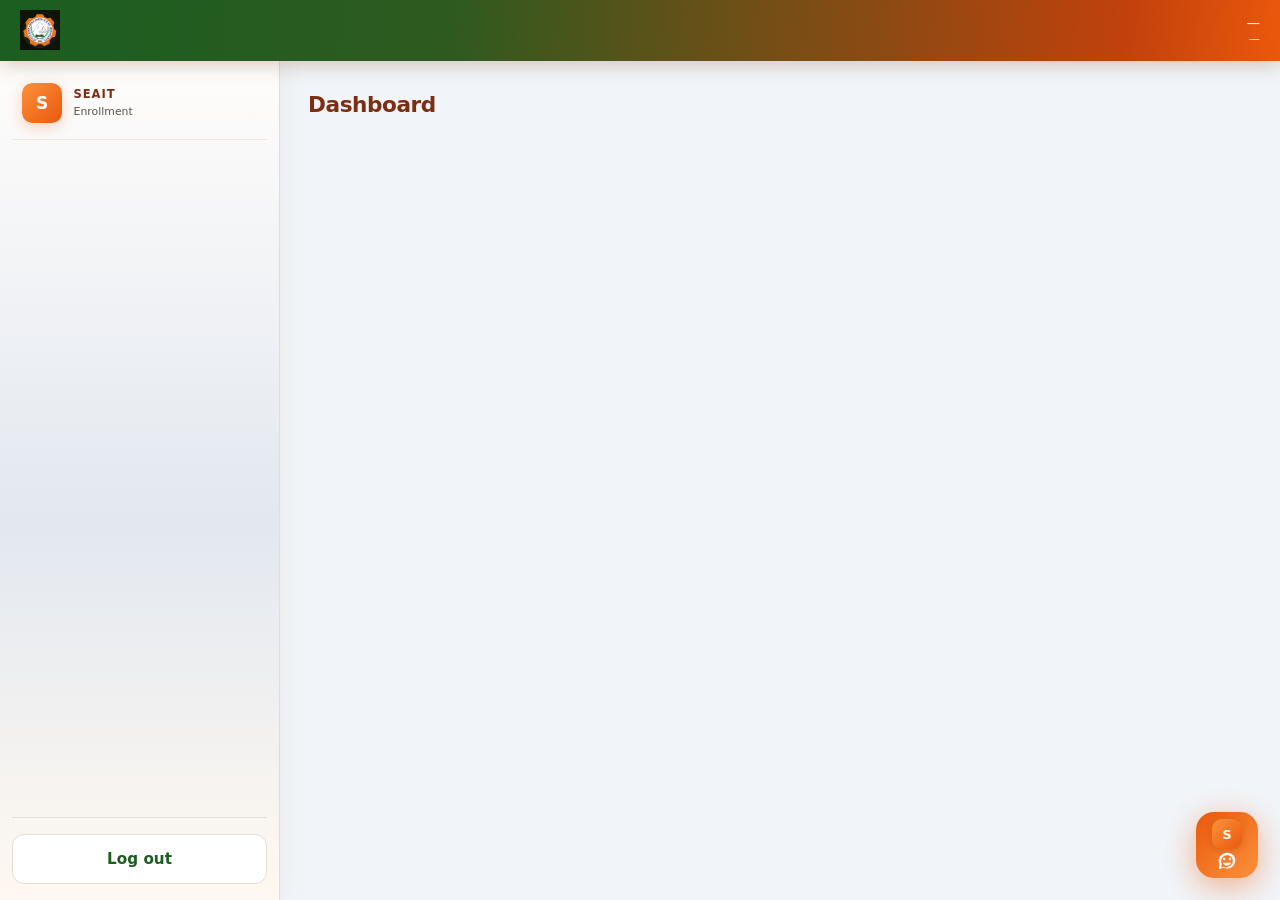
==== commit a5837b43: "Commit all" ====
--- a/frontend/public/dashboard.html
+++ b/frontend/public/dashboard.html
@@ -145,33 +145,55 @@
 
     <!-- Admin home -->
     <template id="tpl-admin-home">
-      <div class="stat-grid" id="adminStatGrid"></div>
-      <div class="ds-card">
-        <h2>Enrollment pipeline</h2>
-        <div class="chart-row" id="adminChartRow"></div>
-      </div>
-      <div class="ds-card">
-        <h2>Recent activity</h2>
-        <p style="color: var(--color-text-muted); font-size: 0.9rem">
-          Live audit streams can be connected here. System is operational and accepting enrollments.
-        </p>
+      <div class="stat-grid stat-grid--elevated" id="adminStatGrid"></div>
+      <div class="ds-card ds-card--pipeline admin-pipeline-card">
+        <div class="admin-pipeline-head">
+          <h2>Enrollment pipeline</h2>
+          <p class="admin-pipeline-lead">Live distribution by phase — drag-friendly, glanceable status.</p>
+        </div>
+        <div class="admin-pipeline-viz" id="adminPipelineViz" aria-label="Enrollment by phase"></div>
+        <div class="chart-row chart-row--enhanced" id="adminChartRow"></div>
+      </div>
+      <div class="ds-card admin-activity-card">
+        <h2>Operations</h2>
+        <p class="admin-pipeline-lead">Queues are available to Registrar, Accounting, and Student Affairs. Admin focuses on overview and analytics.</p>
         <div class="ds-table-wrap">
           <table class="ds-table">
             <thead>
               <tr>
-                <th>Time</th>
-                <th>Event</th>
+                <th>Area</th>
+                <th>Access</th>
                 <th>Status</th>
               </tr>
             </thead>
             <tbody id="activityTbody">
               <tr>
-                <td>—</td>
-                <td>Portal ready</td>
+                <td>Enrollment intake</td>
+                <td>Registrar / Accounting (by student type)</td>
                 <td><span class="badge badge--ok">Active</span></td>
+              </tr>
+              <tr>
+                <td>Receipt verification</td>
+                <td>Accounting (integrated in queue approval)</td>
+                <td><span class="badge badge--ok">Streamlined</span></td>
               </tr>
             </tbody>
           </table>
+        </div>
+      </div>
+    </template>
+
+    <template id="tpl-department-home">
+      <div class="dept-dash">
+        <div class="ds-card ds-card--hero dept-hero">
+          <h2>Department roster</h2>
+          <p class="dept-hero__sub">
+            Students with <strong>fully completed enrollment</strong> (all phases approved) for programs aligned with your
+            department scope.
+          </p>
+        </div>
+        <div class="ds-card dept-table-card">
+          <div id="deptEnrollMount" class="dept-mount"></div>
         </div>
       </div>
     </template>
@@ -201,6 +223,7 @@
                 <label>Category *</label>
                 <select name="category" id="category" required data-step-req="1">
                   <option value="New">New</option>
+                  <option value="Transfer">Transfer student</option>
                   <option value="2nd Year">2nd Year</option>
                   <option value="3rd Year">3rd Year</option>
                   <option value="4th Year">4th Year</option>
@@ -328,10 +351,15 @@
           </div>
 
           <div class="wizard-panel" data-wizard-step="3" id="wizardPanelAcademic">
-            <div class="section-label">Academic background <span id="academicBadge" class="badge badge--pending" style="margin-left: 0.35rem">New students only</span></div>
+            <div class="section-label">
+              Background
+              <span id="academicBadge" class="badge badge--pending" style="margin-left: 0.35rem">Step content by category</span>
+            </div>
             <p id="academicHint" class="smart-hint" style="margin-top: 0">
-              Required for <strong>new applicants</strong> only. Returning students do not submit K–12 records here.
+              <span id="academicHintNew">K–12 record for <strong>new applicants</strong>.</span>
+              <span id="academicHintXfer" class="hidden">Previous and current school details for <strong>transfer students</strong>.</span>
             </p>
+            <div id="academicFields" class="wizard-cat-block">
             <div class="grid-2">
               <div class="ds-field-inline">
                 <label>Elementary school *</label>
@@ -360,6 +388,36 @@
               <div class="ds-field-inline">
                 <label>SHS year</label>
                 <input name="shs_year" id="shs_year" />
+              </div>
+            </div>
+            </div>
+
+            <div id="transferFields" class="wizard-cat-block hidden">
+              <div class="grid-2">
+                <div class="ds-field-inline" style="grid-column: 1 / -1">
+                  <label for="xfer_current_school">Current / previous school *</label>
+                  <input name="xfer_current_school" id="xfer_current_school" placeholder="Institution name" />
+                </div>
+                <div class="ds-field-inline">
+                  <label for="xfer_prev_program">Previous program / course *</label>
+                  <input name="xfer_prev_program" id="xfer_prev_program" placeholder="e.g. BSIT — Year 2" />
+                </div>
+                <div class="ds-field-inline">
+                  <label for="xfer_last_sem">Last semester attended</label>
+                  <input name="xfer_last_sem" id="xfer_last_sem" placeholder="e.g. 1st Sem 2025–2026" />
+                </div>
+                <div class="ds-field-inline">
+                  <label for="xfer_prev_code">Previous course code (if any)</label>
+                  <input name="xfer_prev_code" id="xfer_prev_code" placeholder="Program code" />
+                </div>
+                <div class="ds-field-inline">
+                  <label for="xfer_units">Units completed (approx.)</label>
+                  <input name="xfer_units" id="xfer_units" placeholder="e.g. 72 units" />
+                </div>
+                <div class="ds-field-inline" style="grid-column: 1 / -1">
+                  <label for="xfer_reason">Reason for transfer</label>
+                  <textarea name="xfer_reason" id="xfer_reason" rows="2" placeholder="Brief reason"></textarea>
+                </div>
               </div>
             </div>
           </div>
@@ -517,14 +575,26 @@
     </template>
 
     <template id="tpl-reports">
-      <div class="stat-grid" id="reportStatGrid"></div>
-      <div class="ds-card">
-        <h2>Enrollment distribution</h2>
-        <div class="chart-row" id="reportChartRow"></div>
-      </div>
-      <div class="ds-card">
-        <h2>Raw summary</h2>
-        <pre id="reportOut" style="color: var(--color-text-muted); font-size: 0.82rem; overflow: auto"></pre>
+      <div class="stat-grid stat-grid--elevated" id="reportStatGrid"></div>
+      <div class="ds-card ds-card--analytics">
+        <h2>Enrollment by phase</h2>
+        <p class="analytics-sub">Bar view — compare volume at each workflow stage.</p>
+        <div class="chart-row chart-row--enhanced" id="reportChartRow"></div>
+      </div>
+      <div class="ds-card ds-card--analytics">
+        <h2>Applications over time</h2>
+        <p class="analytics-sub">Six-month trend of new enrollment records created.</p>
+        <div class="analytics-line-wrap" id="reportLineChart" aria-label="Trend chart"></div>
+      </div>
+      <div class="ds-card ds-card--analytics">
+        <h2>By department</h2>
+        <p class="analytics-sub">Headcount linked to course department.</p>
+        <div class="analytics-dept-wrap" id="reportDeptChart"></div>
+      </div>
+      <div class="ds-card ds-card--analytics">
+        <h2>Funnel</h2>
+        <p class="analytics-sub">Submitted applications → Phase 2 cleared → Fully enrolled.</p>
+        <div class="analytics-funnel" id="reportFunnel"></div>
       </div>
     </template>
 
--- a/frontend/public/css/design-system.css
+++ b/frontend/public/css/design-system.css
@@ -251,6 +251,27 @@
   box-shadow: 0 0 12px rgba(255, 183, 77, 0.6);
 }
 
+.login-brand__land-cta {
+  margin: 1.25rem 0 0;
+}
+
+.login-brand__land-link {
+  font-size: 0.86rem;
+  font-weight: 600;
+  color: rgba(248, 250, 252, 0.92);
+  text-decoration: none;
+  border-bottom: 1px solid rgba(45, 212, 191, 0.45);
+  padding-bottom: 0.1rem;
+  transition:
+    color 0.2s ease,
+    border-color 0.2s ease;
+}
+
+.login-brand__land-link:hover {
+  color: #5eead4;
+  border-color: #5eead4;
+}
+
 .login-form-wrap {
   display: flex;
   align-items: center;
@@ -1701,6 +1722,35 @@
   }
 }
 
+/* Skip link (keyboard) — landing */
+.skip-link {
+  position: absolute;
+  left: -9999px;
+  top: 0;
+  width: 1px;
+  height: 1px;
+  overflow: hidden;
+  z-index: 999999;
+}
+
+.skip-link:focus {
+  position: fixed;
+  left: 1rem;
+  top: 1rem;
+  width: auto;
+  height: auto;
+  padding: 0.55rem 1rem;
+  overflow: visible;
+  background: #0f172a;
+  color: #5eead4;
+  border-radius: var(--radius-md);
+  border: 1px solid rgba(45, 212, 191, 0.5);
+  font-weight: 600;
+  font-size: 0.88rem;
+  text-decoration: none;
+  box-shadow: 0 8px 32px rgba(0, 0, 0, 0.35);
+}
+
 /* Landing page — professional slate */
 .page-land {
   min-height: 100vh;
@@ -2011,6 +2061,672 @@
   transform: translateY(-2px);
 }
 
+/* ---------- Landing — extended sections (mission, vision, values, journey) ---------- */
+.land-main {
+  position: relative;
+  z-index: 2;
+  flex: 1;
+}
+
+.land-section {
+  padding: clamp(2.5rem, 6vw, 4.5rem) 1.5rem;
+}
+
+.land-section__inner {
+  max-width: 1120px;
+  margin: 0 auto;
+}
+
+.land-kicker {
+  display: block;
+  font-size: 0.7rem;
+  font-weight: 700;
+  letter-spacing: 0.16em;
+  text-transform: uppercase;
+  color: rgba(45, 212, 191, 0.9);
+  margin-bottom: 0.65rem;
+}
+
+.land-h2 {
+  margin: 0 0 0.5rem;
+  font-size: clamp(1.45rem, 3vw, 2rem);
+  font-weight: 700;
+  letter-spacing: -0.03em;
+  color: var(--color-white);
+  line-height: 1.2;
+}
+
+.land-sub {
+  margin: 0 0 1.75rem;
+  max-width: 640px;
+  color: rgba(226, 232, 240, 0.82);
+  font-size: 0.98rem;
+  line-height: 1.65;
+}
+
+.land-reveal {
+  opacity: 0;
+  transform: translateY(28px);
+  transition:
+    opacity 0.65s var(--ease-out),
+    transform 0.65s var(--ease-out);
+}
+
+.land-reveal.is-visible {
+  opacity: 1;
+  transform: none;
+}
+
+@media (prefers-reduced-motion: reduce) {
+  .land-reveal {
+    opacity: 1;
+    transform: none;
+    transition: none;
+  }
+
+  .land-bg__mesh,
+  .land-bg__orb {
+    animation: none !important;
+  }
+
+  .land-btn--pulse::after {
+    animation: none !important;
+  }
+}
+
+.land-reveal--delay1 {
+  transition-delay: 0.08s;
+}
+.land-reveal--delay2 {
+  transition-delay: 0.16s;
+}
+.land-reveal--delay3 {
+  transition-delay: 0.24s;
+}
+
+.land-stats {
+  display: grid;
+  grid-template-columns: repeat(2, 1fr);
+  gap: 1rem;
+  max-width: 900px;
+  margin: 0 auto;
+}
+
+@media (min-width: 720px) {
+  .land-stats {
+    grid-template-columns: repeat(4, 1fr);
+  }
+}
+
+.land-stat {
+  text-align: center;
+  padding: 1.15rem 0.75rem;
+  background: rgba(255, 255, 255, 0.05);
+  border: 1px solid rgba(255, 255, 255, 0.1);
+  border-radius: var(--radius-lg);
+  backdrop-filter: blur(10px);
+}
+
+.land-stat__num {
+  display: block;
+  font-size: clamp(1.5rem, 3vw, 1.85rem);
+  font-weight: 800;
+  color: #5eead4;
+  letter-spacing: -0.02em;
+  line-height: 1.1;
+}
+
+.land-stat__label {
+  display: block;
+  margin-top: 0.35rem;
+  font-size: 0.78rem;
+  color: rgba(226, 232, 240, 0.72);
+  line-height: 1.35;
+}
+
+.land-journey {
+  display: grid;
+  gap: 1rem;
+}
+
+@media (min-width: 768px) {
+  .land-journey {
+    grid-template-columns: repeat(4, 1fr);
+    gap: 1.15rem;
+  }
+}
+
+.land-step {
+  position: relative;
+  padding: 1.25rem 1.2rem;
+  background: rgba(255, 255, 255, 0.05);
+  border: 1px solid rgba(255, 255, 255, 0.1);
+  border-radius: var(--radius-lg);
+  text-align: left;
+  transition:
+    border-color 0.25s ease,
+    transform 0.25s var(--ease-out);
+}
+
+.land-step:hover {
+  border-color: rgba(45, 212, 191, 0.35);
+  transform: translateY(-3px);
+}
+
+.land-step__n {
+  display: inline-flex;
+  align-items: center;
+  justify-content: center;
+  width: 2rem;
+  height: 2rem;
+  border-radius: 999px;
+  background: linear-gradient(135deg, rgba(45, 212, 191, 0.4), rgba(14, 165, 233, 0.25));
+  color: #ecfdf5;
+  font-weight: 800;
+  font-size: 0.85rem;
+  margin-bottom: 0.75rem;
+}
+
+.land-step h3 {
+  margin: 0 0 0.45rem;
+  font-size: 0.98rem;
+  font-weight: 600;
+  color: var(--color-white);
+}
+
+.land-step p {
+  margin: 0;
+  font-size: 0.82rem;
+  line-height: 1.55;
+  color: rgba(226, 232, 240, 0.78);
+}
+
+.land-mv-grid {
+  display: grid;
+  gap: 1.25rem;
+}
+
+@media (min-width: 840px) {
+  .land-mv-grid {
+    grid-template-columns: 1fr 1fr;
+    gap: 1.5rem;
+  }
+}
+
+.land-mv-card {
+  padding: 1.65rem 1.5rem;
+  border-radius: var(--radius-lg);
+  background: linear-gradient(155deg, rgba(255, 255, 255, 0.09) 0%, rgba(255, 255, 255, 0.03) 100%);
+  border: 1px solid rgba(255, 255, 255, 0.12);
+  backdrop-filter: blur(14px);
+  box-shadow: 0 16px 48px rgba(0, 0, 0, 0.15);
+  position: relative;
+  overflow: hidden;
+}
+
+.land-mv-card::before {
+  content: '';
+  position: absolute;
+  top: 0;
+  left: 0;
+  right: 0;
+  height: 3px;
+  background: linear-gradient(90deg, var(--portal-teal), #38bdf8, #6366f1);
+  opacity: 0.85;
+}
+
+.land-mv-card__icon {
+  width: 2.5rem;
+  height: 2.5rem;
+  border-radius: var(--radius-md);
+  background: rgba(45, 212, 191, 0.15);
+  color: #99f6e4;
+  display: grid;
+  place-items: center;
+  margin-bottom: 1rem;
+}
+
+.land-mv-card h3 {
+  margin: 0 0 0.65rem;
+  font-size: 1.15rem;
+  font-weight: 700;
+  color: var(--color-white);
+}
+
+.land-mv-card p {
+  margin: 0;
+  font-size: 0.92rem;
+  line-height: 1.7;
+  color: rgba(226, 232, 240, 0.88);
+}
+
+.land-values-grid {
+  display: grid;
+  gap: 1rem;
+  grid-template-columns: 1fr;
+}
+
+@media (min-width: 600px) {
+  .land-values-grid {
+    grid-template-columns: repeat(2, 1fr);
+  }
+}
+
+@media (min-width: 960px) {
+  .land-values-grid {
+    grid-template-columns: repeat(3, 1fr);
+  }
+}
+
+.land-value {
+  padding: 1.35rem 1.3rem;
+  border-radius: var(--radius-lg);
+  background: rgba(15, 23, 42, 0.45);
+  border: 1px solid rgba(255, 255, 255, 0.1);
+  transition:
+    transform 0.25s var(--ease-out),
+    border-color 0.25s ease,
+    box-shadow 0.25s ease;
+}
+
+.land-value:hover {
+  transform: translateY(-4px);
+  border-color: rgba(45, 212, 191, 0.3);
+  box-shadow: 0 14px 40px rgba(0, 0, 0, 0.22);
+}
+
+.land-value__letter {
+  font-size: 0.72rem;
+  font-weight: 800;
+  letter-spacing: 0.12em;
+  color: #5eead4;
+  margin-bottom: 0.5rem;
+}
+
+.land-value h3 {
+  margin: 0 0 0.45rem;
+  font-size: 1.02rem;
+  font-weight: 600;
+  color: var(--color-white);
+}
+
+.land-value p {
+  margin: 0;
+  font-size: 0.86rem;
+  line-height: 1.6;
+  color: rgba(226, 232, 240, 0.8);
+}
+
+.land-quote {
+  max-width: 760px;
+  margin: 0 auto;
+  text-align: center;
+  padding: 2rem 1.5rem;
+  border-radius: var(--radius-lg);
+  background: rgba(255, 255, 255, 0.04);
+  border: 1px solid rgba(255, 255, 255, 0.1);
+}
+
+.land-quote blockquote {
+  margin: 0;
+  font-size: clamp(1.05rem, 2.2vw, 1.25rem);
+  font-weight: 500;
+  font-style: normal;
+  line-height: 1.65;
+  color: rgba(248, 250, 252, 0.92);
+}
+
+.land-quote cite {
+  display: block;
+  margin-top: 1.1rem;
+  font-size: 0.8rem;
+  font-style: normal;
+  color: rgba(148, 163, 184, 0.95);
+  letter-spacing: 0.04em;
+  text-transform: uppercase;
+}
+
+.land-cta-band {
+  text-align: center;
+  padding: clamp(2.5rem, 5vw, 3.5rem) 1.5rem;
+  border-radius: var(--radius-lg);
+  margin: 0 auto;
+  max-width: 1120px;
+  background: linear-gradient(135deg, rgba(13, 148, 136, 0.35) 0%, rgba(30, 58, 138, 0.35) 100%);
+  border: 1px solid rgba(255, 255, 255, 0.15);
+  box-shadow: 0 20px 60px rgba(0, 0, 0, 0.25);
+}
+
+.land-cta-band .land-h2 {
+  margin-bottom: 0.5rem;
+}
+
+.land-cta-band .land-sub {
+  margin-left: auto;
+  margin-right: auto;
+}
+
+.land-cta-band .land-actions {
+  margin-top: 1.5rem;
+}
+
+.land-footer__grid {
+  display: grid;
+  gap: 1.5rem;
+  max-width: 1120px;
+  margin: 0 auto 1.5rem;
+  text-align: left;
+}
+
+@media (min-width: 640px) {
+  .land-footer__grid {
+    grid-template-columns: 2fr 1fr 1fr;
+  }
+}
+
+.land-footer__brand {
+  color: rgba(226, 232, 240, 0.75);
+  font-size: 0.86rem;
+  line-height: 1.6;
+}
+
+.land-footer__brand strong {
+  color: rgba(248, 250, 252, 0.95);
+}
+
+.land-footer__col h4 {
+  margin: 0 0 0.65rem;
+  font-size: 0.72rem;
+  font-weight: 700;
+  letter-spacing: 0.1em;
+  text-transform: uppercase;
+  color: rgba(148, 163, 184, 0.95);
+}
+
+.land-footer__col a {
+  display: block;
+  color: rgba(226, 232, 240, 0.72);
+  text-decoration: none;
+  font-size: 0.86rem;
+  margin: 0.4rem 0;
+  transition: color 0.2s ease;
+}
+
+.land-footer__col a:hover {
+  color: #5eead4;
+}
+
+.land-footer__bottom {
+  text-align: center;
+  padding-top: 1.25rem;
+  border-top: 1px solid rgba(255, 255, 255, 0.08);
+  color: rgba(148, 163, 184, 0.75);
+  font-size: 0.78rem;
+}
+
+.land-split {
+  display: grid;
+  gap: 1.5rem;
+}
+
+@media (min-width: 900px) {
+  .land-split {
+    grid-template-columns: 1fr 1fr;
+    align-items: start;
+    gap: 2rem;
+  }
+}
+
+.land-checklist {
+  list-style: none;
+  margin: 0;
+  padding: 0;
+}
+
+.land-checklist li {
+  position: relative;
+  padding: 0.65rem 0 0.65rem 1.75rem;
+  font-size: 0.9rem;
+  line-height: 1.55;
+  color: rgba(226, 232, 240, 0.85);
+  border-bottom: 1px solid rgba(255, 255, 255, 0.06);
+}
+
+.land-checklist li:last-child {
+  border-bottom: none;
+}
+
+.land-checklist li::before {
+  content: '';
+  position: absolute;
+  left: 0;
+  top: 0.85rem;
+  width: 0.55rem;
+  height: 0.55rem;
+  border-radius: 2px;
+  background: linear-gradient(135deg, #5eead4, #38bdf8);
+  box-shadow: 0 0 10px rgba(45, 212, 191, 0.45);
+}
+
+.land-faq {
+  display: flex;
+  flex-direction: column;
+  gap: 0.65rem;
+}
+
+.land-faq details {
+  border-radius: var(--radius-md);
+  background: rgba(255, 255, 255, 0.05);
+  border: 1px solid rgba(255, 255, 255, 0.1);
+  overflow: hidden;
+  transition: border-color 0.2s ease;
+}
+
+.land-faq details[open] {
+  border-color: rgba(45, 212, 191, 0.28);
+}
+
+.land-faq summary {
+  cursor: pointer;
+  list-style: none;
+  padding: 1rem 1.15rem;
+  font-weight: 600;
+  font-size: 0.92rem;
+  color: var(--color-white);
+  display: flex;
+  align-items: center;
+  justify-content: space-between;
+  gap: 0.75rem;
+}
+
+.land-faq summary::-webkit-details-marker {
+  display: none;
+}
+
+.land-faq summary::after {
+  content: '+';
+  font-weight: 300;
+  font-size: 1.25rem;
+  color: #5eead4;
+  transition: transform 0.25s ease;
+}
+
+.land-faq details[open] summary::after {
+  transform: rotate(45deg);
+}
+
+.land-faq .land-faq__body {
+  padding: 0 1.15rem 1.1rem;
+  font-size: 0.86rem;
+  line-height: 1.65;
+  color: rgba(226, 232, 240, 0.82);
+}
+
+.land-security {
+  padding: 1.5rem 1.35rem;
+  border-radius: var(--radius-lg);
+  background: rgba(15, 23, 42, 0.55);
+  border: 1px solid rgba(56, 189, 248, 0.2);
+}
+
+.land-security h3 {
+  margin: 0 0 0.75rem;
+  font-size: 0.95rem;
+  font-weight: 600;
+  color: #7dd3fc;
+}
+
+.land-security ul {
+  margin: 0;
+  padding-left: 1.15rem;
+  color: rgba(226, 232, 240, 0.82);
+  font-size: 0.86rem;
+  line-height: 1.65;
+}
+
+.land-security li {
+  margin: 0.35rem 0;
+}
+
+.land-offices {
+  display: flex;
+  flex-wrap: wrap;
+  gap: 0.5rem;
+  justify-content: center;
+  margin-top: 1.25rem;
+}
+
+.land-office-pill {
+  padding: 0.45rem 0.9rem;
+  border-radius: 999px;
+  font-size: 0.78rem;
+  font-weight: 600;
+  color: rgba(248, 250, 252, 0.9);
+  background: rgba(255, 255, 255, 0.07);
+  border: 1px solid rgba(255, 255, 255, 0.12);
+}
+
+.land-icon-svg {
+  width: 1.35rem;
+  height: 1.35rem;
+  stroke: currentColor;
+  fill: none;
+  stroke-width: 2;
+  stroke-linecap: round;
+  stroke-linejoin: round;
+}
+
+/* Login — brand pillars (aligned with landing values) */
+.login-brand__pillars {
+  margin-top: 1.5rem;
+  padding-top: 1.35rem;
+  border-top: 1px solid rgba(255, 255, 255, 0.12);
+}
+
+.login-brand__pillars-kicker {
+  font-size: 0.65rem;
+  font-weight: 700;
+  letter-spacing: 0.14em;
+  text-transform: uppercase;
+  color: rgba(45, 212, 191, 0.9);
+  margin-bottom: 0.75rem;
+}
+
+.login-pillars {
+  display: flex;
+  flex-wrap: wrap;
+  gap: 0.45rem 0.65rem;
+}
+
+.login-pillar {
+  display: inline-flex;
+  align-items: center;
+  gap: 0.35rem;
+  padding: 0.35rem 0.65rem;
+  border-radius: 999px;
+  font-size: 0.72rem;
+  font-weight: 600;
+  color: rgba(248, 250, 252, 0.88);
+  background: rgba(255, 255, 255, 0.08);
+  border: 1px solid rgba(255, 255, 255, 0.12);
+  animation: pillarFade 0.6s var(--ease-out) both;
+}
+
+.login-pillar:nth-child(1) {
+  animation-delay: 0.05s;
+}
+.login-pillar:nth-child(2) {
+  animation-delay: 0.1s;
+}
+.login-pillar:nth-child(3) {
+  animation-delay: 0.15s;
+}
+.login-pillar:nth-child(4) {
+  animation-delay: 0.2s;
+}
+.login-pillar:nth-child(5) {
+  animation-delay: 0.25s;
+}
+
+@keyframes pillarFade {
+  from {
+    opacity: 0;
+    transform: translateY(6px);
+  }
+  to {
+    opacity: 1;
+    transform: none;
+  }
+}
+
+.login-pillar__dot {
+  width: 6px;
+  height: 6px;
+  border-radius: 50%;
+  background: #5eead4;
+  box-shadow: 0 0 8px rgba(45, 212, 191, 0.6);
+}
+
+.login-brand__mv {
+  display: grid;
+  gap: 0.75rem;
+  margin-top: 1.25rem;
+}
+
+@media (min-width: 520px) {
+  .login-brand__mv {
+    grid-template-columns: 1fr 1fr;
+  }
+}
+
+.login-mv-mini {
+  padding: 0.85rem 1rem;
+  border-radius: var(--radius-md);
+  background: rgba(0, 0, 0, 0.2);
+  border: 1px solid rgba(255, 255, 255, 0.1);
+  animation: pillarFade 0.55s var(--ease-out) both;
+}
+
+.login-mv-mini:nth-child(2) {
+  animation-delay: 0.08s;
+}
+
+.login-mv-mini h3 {
+  margin: 0 0 0.35rem;
+  font-size: 0.68rem;
+  font-weight: 700;
+  letter-spacing: 0.08em;
+  text-transform: uppercase;
+  color: #5eead4;
+}
+
+.login-mv-mini p {
+  margin: 0;
+  font-size: 0.78rem;
+  line-height: 1.5;
+  color: rgba(226, 232, 240, 0.82);
+}
+
 /* AI welcome + phase dashboard */
 .ai-welcome-backdrop {
   position: fixed;
@@ -2364,6 +3080,102 @@
 .portal-student .app-header__user,
 .portal-student .app-header__role {
   color: #431407;
+}
+
+/* ---------- Staff queues (Registrar / Accounting / SAO) ---------- */
+.portal-staff .app-main {
+  background: linear-gradient(180deg, #f7fef8 0%, #f1f8f4 50%, #ecfdf5 100%);
+  border-radius: var(--radius-lg) 0 0 0;
+}
+
+.portal-staff .app-sidebar {
+  background: linear-gradient(180deg, #14532d 0%, #166534 45%, #15803d 100%);
+  border-right: 1px solid rgba(74, 222, 128, 0.2);
+}
+
+.portal-staff .nav-link {
+  color: rgba(240, 253, 244, 0.92);
+}
+
+.portal-staff .nav-link.active {
+  background: rgba(255, 255, 255, 0.14);
+  border-color: rgba(187, 247, 208, 0.45);
+  color: #fff;
+}
+
+.portal-staff .app-header {
+  background: linear-gradient(95deg, #ecfdf5 0%, #d1fae5 40%, #bbf7d0 100%);
+  color: #14532d;
+  box-shadow: 0 4px 22px rgba(22, 101, 52, 0.12);
+}
+
+.portal-staff .app-header__user,
+.portal-staff .app-header__role {
+  color: #14532d;
+}
+
+/* ---------- Admin portal — slate + crisp analytics ---------- */
+.portal-admin .app-main {
+  background: linear-gradient(180deg, #f8fafc 0%, #f1f5f9 55%, #e2e8f0 100%);
+  border-radius: var(--radius-lg) 0 0 0;
+}
+
+.portal-admin .app-sidebar {
+  background: linear-gradient(180deg, #0f172a 0%, #1e293b 55%, #0f172a 100%);
+  border-right: 1px solid rgba(148, 163, 184, 0.15);
+}
+
+.portal-admin .nav-link {
+  color: rgba(226, 232, 240, 0.88);
+}
+
+.portal-admin .nav-link.active {
+  background: linear-gradient(90deg, rgba(13, 148, 136, 0.35), rgba(45, 212, 191, 0.12));
+  border-color: rgba(45, 212, 191, 0.45);
+  color: #ecfdf5;
+}
+
+.portal-admin .app-header {
+  background: linear-gradient(95deg, #0f172a 0%, #1e293b 48%, #134e4a 100%);
+  color: #f8fafc;
+  box-shadow: 0 4px 28px rgba(15, 23, 42, 0.35);
+}
+
+.portal-admin .app-header__user,
+.portal-admin .app-header__role {
+  color: #e2e8f0;
+}
+
+/* ---------- Department portal — teal accent ---------- */
+.portal-department .app-main {
+  background: linear-gradient(180deg, #f0fdfa 0%, #ecfeff 45%, #e0f2fe 100%);
+  border-radius: var(--radius-lg) 0 0 0;
+}
+
+.portal-department .app-sidebar {
+  background: linear-gradient(180deg, #042f2e 0%, #115e59 50%, #0d9488 100%);
+  border-right: 1px solid rgba(45, 212, 191, 0.2);
+}
+
+.portal-department .nav-link {
+  color: rgba(240, 253, 250, 0.9);
+}
+
+.portal-department .nav-link.active {
+  background: rgba(255, 255, 255, 0.16);
+  border-color: rgba(255, 255, 255, 0.35);
+  color: #fff;
+}
+
+.portal-department .app-header {
+  background: linear-gradient(95deg, #134e4a 0%, #0d9488 55%, #14b8a6 100%);
+  color: #f0fdfa;
+  box-shadow: 0 4px 24px rgba(13, 148, 136, 0.28);
+}
+
+.portal-department .app-header__user,
+.portal-department .app-header__role {
+  color: #ecfdf5;
 }
 
 /* ---------- FAB mark + bubble ---------- */
@@ -3189,3 +4001,449 @@
   color: #57534e;
   background: #f5f5f4;
 }
+
+/* ---------- Elevated stats, pipeline, analytics (admin & reports) ---------- */
+.stat-grid--elevated {
+  gap: 1.15rem;
+  margin-bottom: 1.25rem;
+}
+
+.stat-tile--rise {
+  animation: statRise 0.55s var(--ease-out) both;
+  box-shadow:
+    0 4px 20px rgba(15, 23, 42, 0.06),
+    0 1px 0 rgba(255, 255, 255, 0.9) inset;
+  border: 1px solid rgba(148, 163, 184, 0.22);
+  background: linear-gradient(160deg, #ffffff 0%, #f8fafc 100%);
+}
+
+.stat-tile--delay1 {
+  animation-delay: 0.08s;
+}
+
+.stat-tile--delay2 {
+  animation-delay: 0.16s;
+}
+
+@keyframes statRise {
+  from {
+    opacity: 0;
+    transform: translateY(12px);
+  }
+  to {
+    opacity: 1;
+    transform: translateY(0);
+  }
+}
+
+.ds-card--pipeline.admin-pipeline-card {
+  overflow: hidden;
+  border: 1px solid rgba(148, 163, 184, 0.2);
+  background: linear-gradient(165deg, #ffffff 0%, #f8fafc 55%, #f1f5f9 100%);
+  box-shadow: 0 12px 40px rgba(15, 23, 42, 0.08);
+}
+
+.admin-pipeline-head {
+  margin-bottom: 1rem;
+}
+
+.admin-pipeline-head h2 {
+  margin: 0 0 0.35rem;
+  font-size: 1.25rem;
+  color: #0f172a;
+  letter-spacing: -0.02em;
+}
+
+.admin-pipeline-lead {
+  margin: 0;
+  font-size: 0.88rem;
+  color: #64748b;
+  line-height: 1.5;
+}
+
+.admin-pipeline-viz {
+  display: flex;
+  flex-direction: column;
+  gap: 0.75rem;
+  padding: 0.5rem 0 0.25rem;
+}
+
+.pipe-phase {
+  display: grid;
+  grid-template-columns: minmax(72px, 100px) 1fr auto;
+  align-items: center;
+  gap: 0.65rem;
+}
+
+.pipe-phase__n {
+  font-size: 0.78rem;
+  font-weight: 700;
+  color: #334155;
+  text-transform: uppercase;
+  letter-spacing: 0.04em;
+}
+
+.pipe-phase__track {
+  height: 10px;
+  border-radius: 999px;
+  background: #e2e8f0;
+  overflow: hidden;
+}
+
+.pipe-phase__fill {
+  display: block;
+  height: 100%;
+  border-radius: inherit;
+  background: linear-gradient(90deg, #0d9488, #2dd4bf);
+  box-shadow: 0 0 12px rgba(13, 148, 136, 0.45);
+  transition: width 0.65s var(--ease-out);
+}
+
+.pipe-phase__count {
+  font-weight: 800;
+  font-variant-numeric: tabular-nums;
+  color: #0f172a;
+  min-width: 2rem;
+  text-align: right;
+}
+
+.chart-row--enhanced {
+  height: auto;
+  min-height: 160px;
+  align-items: stretch;
+  padding: 0.75rem 0 0;
+  gap: 0.75rem;
+}
+
+.chart-bar-wrap--nice {
+  padding: 0.5rem 0.35rem 0.25rem;
+  border-radius: var(--radius-md);
+  background: rgba(255, 255, 255, 0.65);
+  border: 1px solid rgba(148, 163, 184, 0.18);
+  transition:
+    transform 0.25s var(--ease-out),
+    box-shadow 0.25s var(--ease-out);
+}
+
+.chart-bar-wrap--nice:hover {
+  transform: translateY(-3px);
+  box-shadow: 0 10px 28px rgba(15, 23, 42, 0.1);
+}
+
+.chart-bar--nice {
+  min-height: 8px;
+  max-height: 120px;
+  background: linear-gradient(180deg, #fb923c 0%, #ea580c 55%, #c2410c 100%);
+}
+
+.admin-activity-card {
+  border: 1px solid rgba(148, 163, 184, 0.2);
+  background: #fff;
+  box-shadow: 0 8px 32px rgba(15, 23, 42, 0.06);
+}
+
+.admin-activity-card h2 {
+  margin-top: 0;
+  color: #0f172a;
+}
+
+.ds-card--analytics {
+  margin-bottom: 1.25rem;
+  border: 1px solid rgba(148, 163, 184, 0.2);
+  background: linear-gradient(165deg, #ffffff 0%, #f8fafc 100%);
+  box-shadow: 0 10px 36px rgba(15, 23, 42, 0.07);
+  animation: cardLift 0.45s var(--ease-out) both;
+}
+
+.ds-card--analytics:nth-child(2) {
+  animation-delay: 0.05s;
+}
+
+.ds-card--analytics:nth-child(3) {
+  animation-delay: 0.1s;
+}
+
+.ds-card--analytics:nth-child(4) {
+  animation-delay: 0.12s;
+}
+
+.ds-card--analytics:nth-child(5) {
+  animation-delay: 0.14s;
+}
+
+@keyframes cardLift {
+  from {
+    opacity: 0;
+    transform: translateY(10px);
+  }
+  to {
+    opacity: 1;
+    transform: translateY(0);
+  }
+}
+
+.ds-card--analytics h2 {
+  margin: 0 0 0.35rem;
+  font-size: 1.1rem;
+  color: #0f172a;
+}
+
+.analytics-sub {
+  margin: 0 0 1rem;
+  font-size: 0.88rem;
+  color: #64748b;
+}
+
+.analytics-line-wrap {
+  width: 100%;
+  padding: 0.5rem 0;
+}
+
+.analytics-line-svg {
+  width: 100%;
+  max-width: 560px;
+  height: auto;
+  display: block;
+  margin: 0 auto;
+  filter: drop-shadow(0 4px 12px rgba(234, 88, 12, 0.2));
+}
+
+.analytics-trend-labels {
+  display: flex;
+  flex-wrap: wrap;
+  justify-content: space-between;
+  gap: 0.35rem;
+  margin-top: 0.65rem;
+  font-size: 0.68rem;
+  color: #64748b;
+}
+
+.analytics-trend-labels span {
+  flex: 1 1 auto;
+  text-align: center;
+  min-width: 48px;
+}
+
+.analytics-dept-wrap {
+  display: flex;
+  flex-direction: column;
+  gap: 0.65rem;
+}
+
+.dept-bar-row {
+  display: grid;
+  grid-template-columns: minmax(100px, 1fr) 1fr auto;
+  align-items: center;
+  gap: 0.65rem;
+  font-size: 0.85rem;
+}
+
+.dept-bar-row__name {
+  color: #334155;
+  font-weight: 600;
+}
+
+.dept-bar-row__track {
+  height: 8px;
+  border-radius: 999px;
+  background: #e2e8f0;
+  overflow: hidden;
+}
+
+.dept-bar-row__track span {
+  display: block;
+  height: 100%;
+  border-radius: inherit;
+  background: linear-gradient(90deg, #0ea5e9, #6366f1);
+  transition: width 0.6s var(--ease-out);
+}
+
+.dept-bar-row strong {
+  font-variant-numeric: tabular-nums;
+  color: #0f172a;
+}
+
+.analytics-funnel .funnel-steps {
+  margin: 0;
+}
+
+.funnel-steps {
+  display: flex;
+  flex-wrap: wrap;
+  align-items: center;
+  justify-content: center;
+  gap: 0.5rem 0.75rem;
+}
+
+.funnel-step {
+  padding: 0.85rem 1.1rem;
+  border-radius: var(--radius-md);
+  background: linear-gradient(145deg, #f8fafc, #f1f5f9);
+  border: 1px solid rgba(148, 163, 184, 0.25);
+  min-width: 120px;
+  text-align: center;
+  transition: transform 0.25s var(--ease-out);
+}
+
+.funnel-step:hover {
+  transform: translateY(-2px);
+}
+
+.funnel-step span {
+  display: block;
+  font-size: 0.72rem;
+  text-transform: uppercase;
+  letter-spacing: 0.06em;
+  color: #64748b;
+}
+
+.funnel-step strong {
+  font-size: 1.35rem;
+  color: #0f172a;
+}
+
+.funnel-step--accent {
+  border-color: rgba(13, 148, 136, 0.45);
+  background: linear-gradient(145deg, #ecfdf5, #d1fae5);
+}
+
+.funnel-arrow {
+  color: #94a3b8;
+  font-size: 1.1rem;
+  font-weight: 700;
+}
+
+/* Department dashboard */
+.dept-dash {
+  display: flex;
+  flex-direction: column;
+  gap: 1.25rem;
+}
+
+.dept-hero {
+  border: 1px solid rgba(13, 148, 136, 0.22);
+  background: linear-gradient(125deg, #ecfdf5 0%, #ffffff 55%, #f0fdfa 100%);
+  box-shadow: 0 12px 40px rgba(13, 148, 136, 0.12);
+  animation: cardLift 0.5s var(--ease-out) both;
+}
+
+.dept-hero h2 {
+  margin: 0 0 0.5rem;
+  color: #042f2e;
+}
+
+.dept-hero__sub {
+  margin: 0;
+  color: #475569;
+  line-height: 1.55;
+  font-size: 0.95rem;
+}
+
+.dept-table-card {
+  border: 1px solid rgba(148, 163, 184, 0.2);
+  animation: cardLift 0.55s var(--ease-out) 0.06s both;
+}
+
+.dept-mount {
+  min-height: 120px;
+}
+
+.dept-pill {
+  display: inline-block;
+  margin-left: 0.45rem;
+  padding: 0.12rem 0.45rem;
+  font-size: 0.68rem;
+  font-weight: 700;
+  text-transform: uppercase;
+  letter-spacing: 0.04em;
+  border-radius: 999px;
+  background: rgba(13, 148, 136, 0.12);
+  color: #0f766e;
+  vertical-align: middle;
+}
+
+.ds-table-wrap--elevated {
+  border-radius: var(--radius-md);
+  overflow: hidden;
+  border: 1px solid rgba(148, 163, 184, 0.2);
+  box-shadow: 0 8px 28px rgba(15, 23, 42, 0.06);
+}
+
+.ds-table-wrap--queue {
+  border-radius: var(--radius-md);
+  overflow: hidden;
+  border: 1px solid rgba(234, 88, 12, 0.15);
+}
+
+/* Accounting verify modal */
+.acct-modal-lead {
+  margin: 0 0 0.75rem;
+  color: #475569;
+  line-height: 1.5;
+}
+
+.acct-modal-preview {
+  margin: 0.75rem 0;
+  border-radius: var(--radius-md);
+  overflow: hidden;
+  border: 1px solid rgba(148, 163, 184, 0.35);
+  background: #f8fafc;
+  max-height: 220px;
+}
+
+.acct-modal-preview img {
+  display: block;
+  width: 100%;
+  height: auto;
+  max-height: 220px;
+  object-fit: contain;
+}
+
+.acct-modal-link {
+  font-weight: 600;
+  color: #0d9488;
+}
+
+.pay-pick-list {
+  margin: 0.75rem 0;
+  display: flex;
+  flex-direction: column;
+  gap: 0.4rem;
+}
+
+.pay-pick {
+  display: flex;
+  align-items: center;
+  gap: 0.5rem;
+  padding: 0.45rem 0.55rem;
+  border-radius: var(--radius-sm);
+  border: 1px solid #e2e8f0;
+  cursor: pointer;
+  font-size: 0.85rem;
+  transition:
+    border-color 0.2s ease,
+    background 0.2s ease;
+}
+
+.pay-pick:has(input:checked) {
+  border-color: rgba(13, 148, 136, 0.55);
+  background: rgba(240, 253, 250, 0.85);
+}
+
+.pay-pick input {
+  accent-color: #0d9488;
+}
+
+.acct-modal-notes-lbl {
+  display: block;
+  margin-top: 0.5rem;
+  font-weight: 600;
+  font-size: 0.82rem;
+  color: #334155;
+}
+
+.modal-notes {
+  width: 100%;
+  min-height: 72px;
+  margin-top: 0.35rem;
+}
